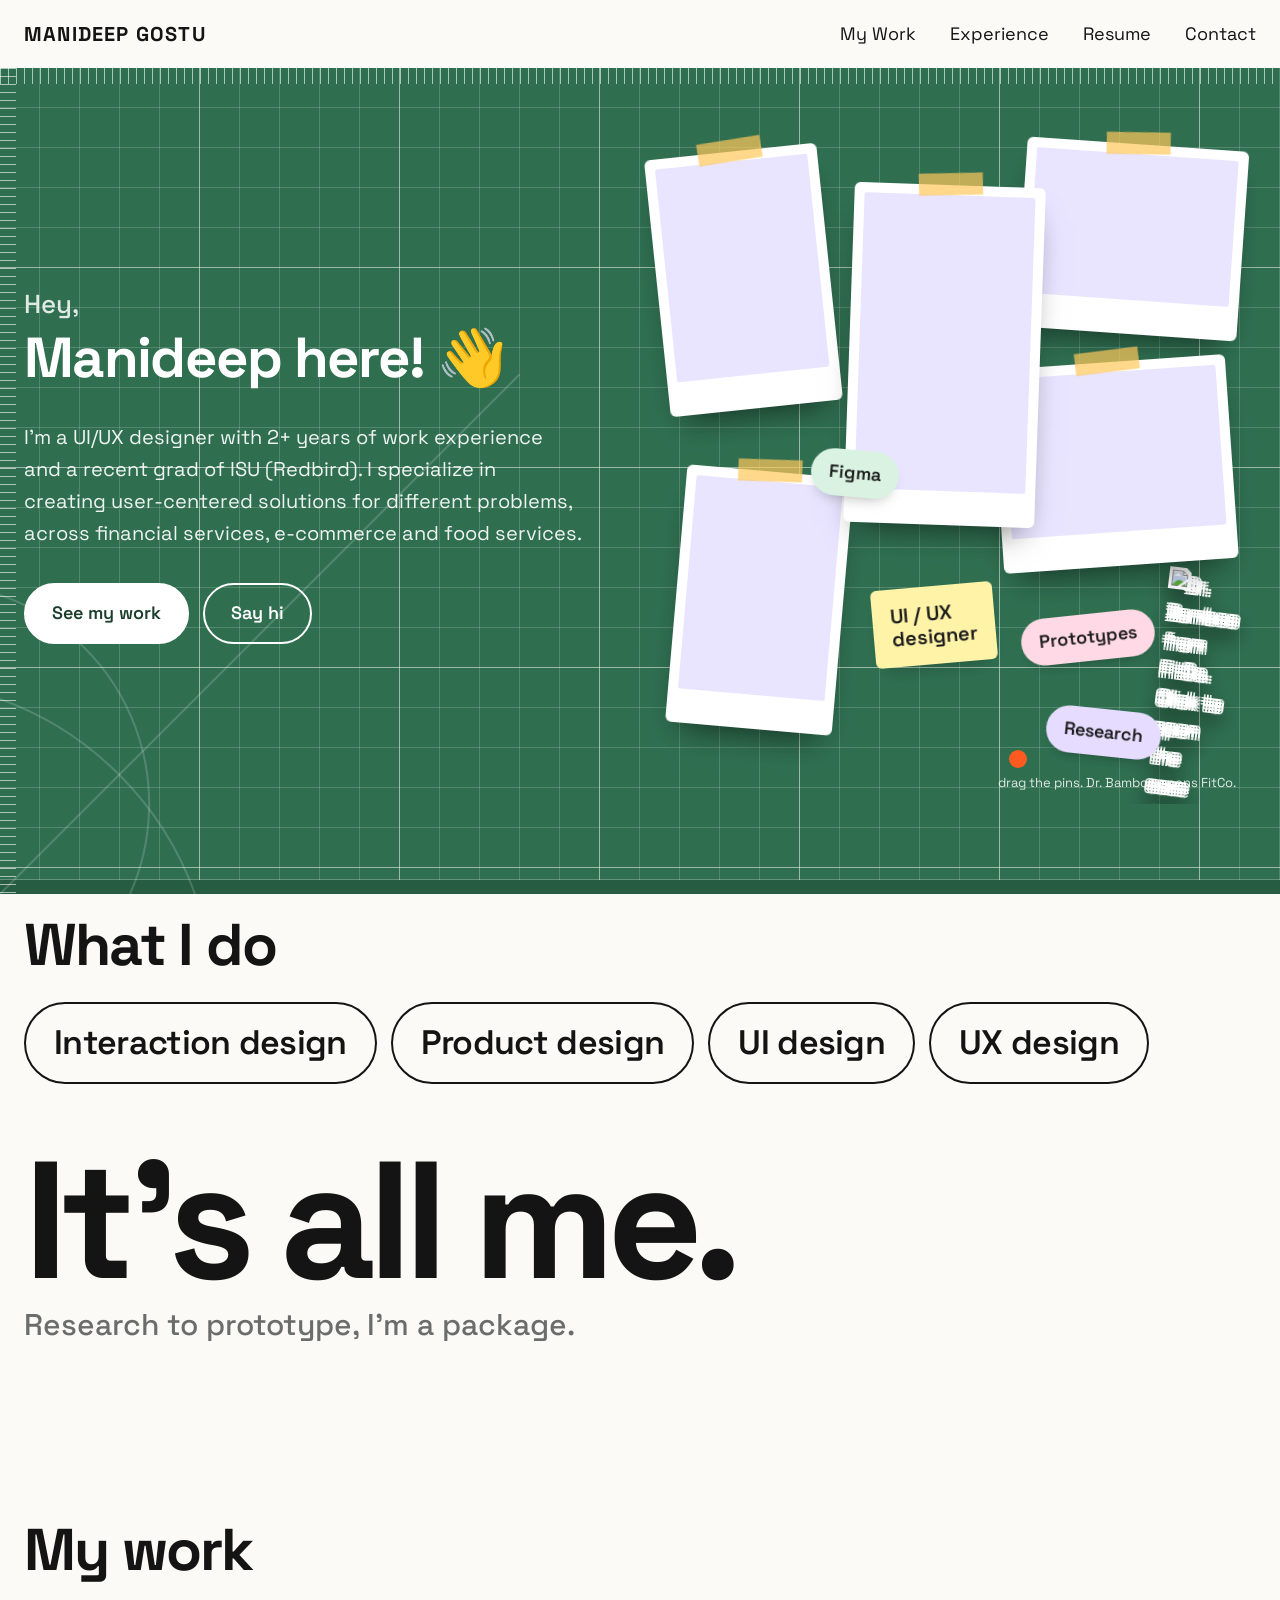
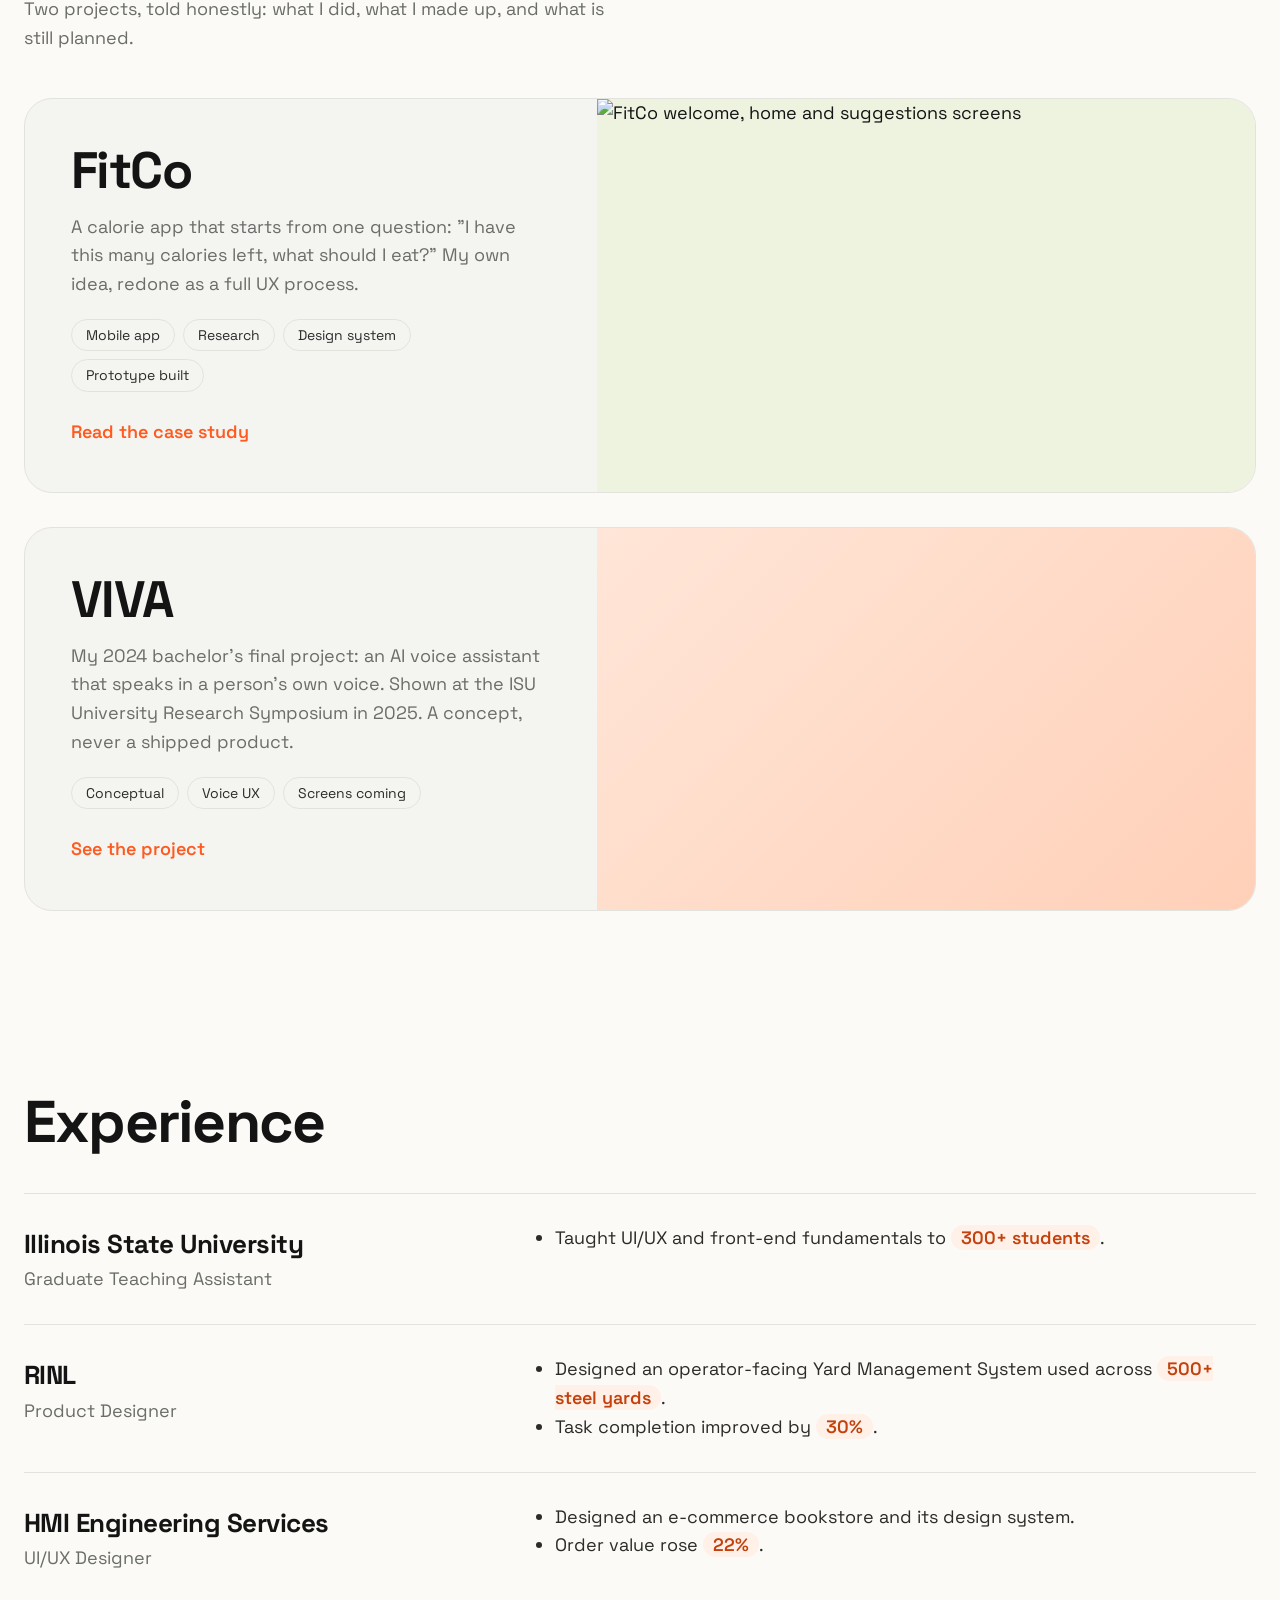
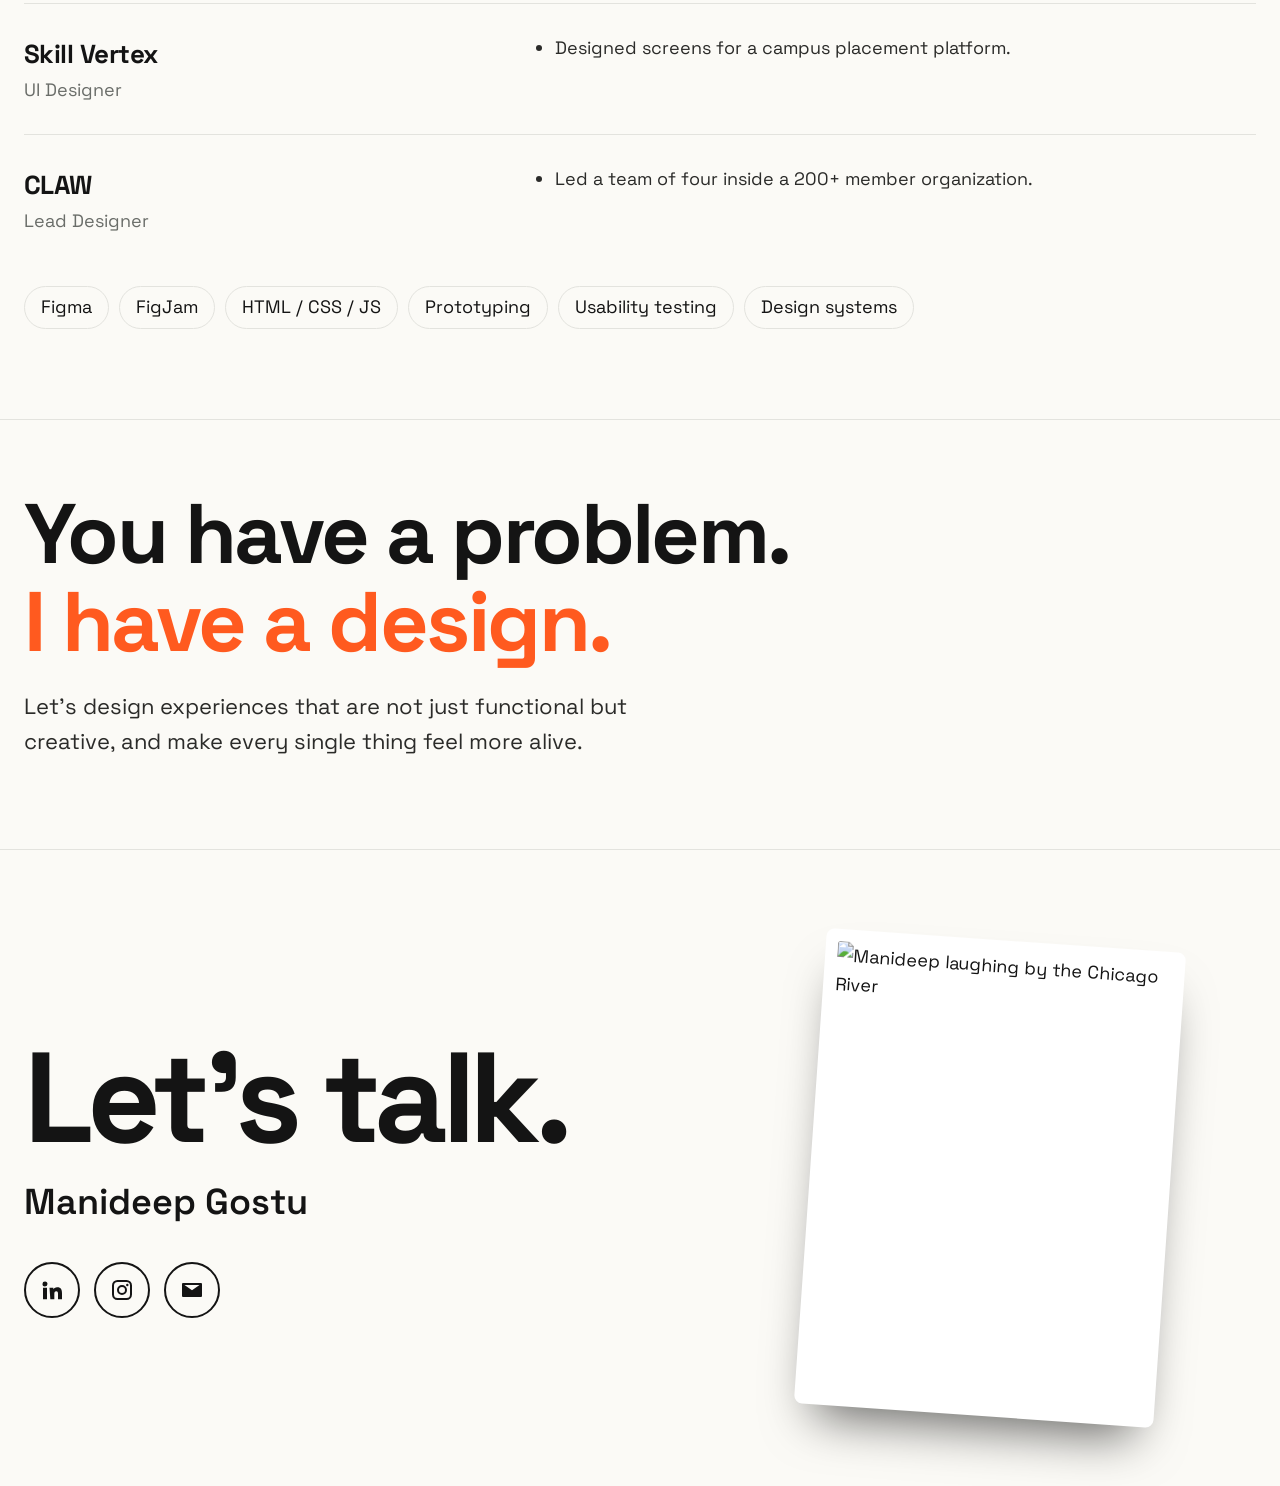
==== index.html @ 4b9589eb "Add files via upload" ====
<!doctype html>
<html lang="en"><head><meta charset="utf-8"><meta name="viewport" content="width=device-width,initial-scale=1">
<title>Manideep | UX/UI Designer</title>
<meta name="description" content="UX/UI designer with a master's in Information Systems. Case studies, process and experience.">
<link rel="preconnect" href="https://fonts.googleapis.com"><link rel="preconnect" href="https://fonts.gstatic.com" crossorigin>
<link href="https://fonts.googleapis.com/css2?family=Space+Grotesk:wght@400;500;600;700&display=swap" rel="stylesheet">
<link rel="stylesheet" href="style.css"></head><body>
<nav class="nav"><div class="wrap">
  <a class="brand" href="index.html">Manideep Gostu</a>
  <ul><li><a class="link" href="index.html#work">My Work</a></li><li><a class="link" href="index.html#experience">Experience</a></li><li><a class="link" href="https://drive.google.com/file/d/1lk64tgQct_yPAMCGnlm1fvzuZqLw3ZTP/view?usp=sharing" target="_blank" rel="noopener">Resume</a></li><li><a class="link" href="index.html#contact">Contact</a></li></ul>
</div></nav>
<header class="hero"><svg class="matdeco" viewBox="0 0 400 400" aria-hidden="true"><path d="M0 400 L400 0" /><path d="M0 250 A250 250 0 0 1 150 400" /><path d="M0 170 A170 170 0 0 1 100 400" /></svg><div class="mat-r top" aria-hidden="true"></div><div class="mat-r left" aria-hidden="true"></div><div class="wrap">
  <div>
    <h3 class="hey">Hey,</h3><h2 class="here">Manideep here! <i class="wave" style="font-style:normal">👋</i></h2>
    <p>I'm a UI/UX designer with 2+ years of work experience and a recent grad of ISU (Redbird). I specialize in creating user-centered solutions for different problems, across financial services, e-commerce and food services.</p>
    <div class="btns"><a class="btn fill" href="#work">See my work</a><a class="btn" href="#contact">Say hi</a></div>
  </div>
  <div class="board" id="board" aria-label="Mood board. Drag the pins around.">
    <div class="pin photo" style="left:3%;top:4%;width:28%;height:38%;--r:-6deg;--d:.05s"><img src="images/me/1.jpg" alt="Manhattan Bridge at dusk"></div>
    <div class="pin photo" style="left:62%;top:3%;width:36%;height:28%;--r:4deg;--d:.2s"><img src="images/me/2.jpg" alt="Sunrise from a hilltop"></div>
    <div class="pin photo" style="left:34%;top:9%;width:31%;height:50%;--r:2deg;--d:.35s;z-index:3"><img src="images/me/4.jpg" alt="Manideep laughing by the Chicago River"></div>
    <div class="pin photo" style="left:58%;top:35%;width:38%;height:30%;--r:-4deg;--d:.5s"><img src="images/me/5.jpg" alt="Catching snow"></div>
    <div class="pin photo" style="left:6%;top:51%;width:27%;height:38%;--r:5deg;--d:.65s"><img class="fit" src="images/me/3.jpg" alt="Wabi-sabi"></div>
    <div class="pin note" style="left:38%;top:68%;--r:-5deg;--c:#fff3a8;--d:.8s">UI / UX<br>designer</div>
    <div class="pin chip" style="left:28%;top:48%;--r:5deg;--c:#d9f2e2;--d:.9s">Figma</div>
    <div class="pin chip" style="left:62%;top:72%;--r:-6deg;--c:#ffd9e6;--d:.95s">Prototypes</div>
    <div class="pin chip" style="left:66%;top:86%;--r:6deg;--c:#e5dcff;--d:1s">Research</div>
    <div class="pin dot" style="left:60%;top:92%;--d:1.1s"></div>
    <div class="pin sticker bam" data-href="fitco.html" role="link" tabindex="0" title="Open the FitCo case study" style="left:84%;top:66%;width:12%;--r:7deg;--d:1.2s"><img src="images/dr-bamboo-wave.png" alt="Dr. Bamboo from FitCo. Click to open the case study"></div>
    <span class="hint">drag the pins. Dr. Bamboo opens FitCo.</span>
  </div>
</div></header>

<section class="about"><div class="wrap">
  <h2>What I do</h2>
  <div class="do"><span>Interaction design</span><span>Product design</span><span>UI design</span><span>UX design</span></div>
  <div class="bigall">It's all me.<small>Research to prototype, I'm a package.</small></div>
</div></section>

<section class="block" id="work"><div class="wrap">
  <h2>My work</h2>
  <p class="sub">Two projects, told honestly: what I did, what I made up, and what is still planned.</p>
  <div class="work">
    <a class="card reveal" href="fitco.html">
      <div class="txt"><h3>FitCo</h3>
        <p>A calorie app that starts from one question: "I have this many calories left, what should I eat?" My own idea, redone as a full UX process.</p>
        <div class="tags"><span class="tag">Mobile app</span><span class="tag">Research</span><span class="tag">Design system</span><span class="tag">Prototype built</span></div>
        <span class="go">Read the case study</span></div>
      <div class="art"><img src="images/fitco-cover.png" alt="FitCo welcome, home and suggestions screens"></div>
    </a>
    <a class="card reveal" href="viva.html">
      <div class="txt"><h3>VIVA</h3>
        <p>My 2024 bachelor's final project: an AI voice assistant that speaks in a person's own voice. Shown at the ISU University Research Symposium in 2025. A concept, never a shipped product.</p>
        <div class="tags"><span class="tag">Conceptual</span><span class="tag">Voice UX</span><span class="tag warn">Screens coming</span></div>
        <span class="go">See the project</span></div>
      <div class="art viva"><div class="wave-art" aria-hidden="true"><span style="animation-delay:0.00s"></span><span style="animation-delay:0.12s"></span><span style="animation-delay:0.24s"></span><span style="animation-delay:0.36s"></span><span style="animation-delay:0.48s"></span><span style="animation-delay:0.60s"></span><span style="animation-delay:0.72s"></span><span style="animation-delay:0.84s"></span><span style="animation-delay:0.96s"></span><span style="animation-delay:1.08s"></span><span style="animation-delay:1.20s"></span><span style="animation-delay:1.32s"></span><span style="animation-delay:1.44s"></span><span style="animation-delay:1.56s"></span><span style="animation-delay:1.68s"></span></div></div>
    </a>
  </div>
</div></section>

<section class="block" id="experience"><div class="wrap">
  <h2>Experience</h2>
  <div class="xp">
    <div class="row2 reveal"><div><div class="who">Illinois State University</div><div class="role">Graduate Teaching Assistant</div></div><ul><li>Taught UI/UX and front-end fundamentals to <span class="pill">300+ students</span>.</li></ul></div>
    <div class="row2 reveal"><div><div class="who">RINL</div><div class="role">Product Designer</div></div><ul><li>Designed an operator-facing Yard Management System used across <span class="pill">500+ steel yards</span>.</li><li>Task completion improved by <span class="pill">30%</span>.</li></ul></div>
    <div class="row2 reveal"><div><div class="who">HMI Engineering Services</div><div class="role">UI/UX Designer</div></div><ul><li>Designed an e-commerce bookstore and its design system.</li><li>Order value rose <span class="pill">22%</span>.</li></ul></div>
    <div class="row2 reveal"><div><div class="who">Skill Vertex</div><div class="role">UI Designer</div></div><ul><li>Designed screens for a campus placement platform.</li></ul></div>
    <div class="row2 reveal"><div><div class="who">CLAW</div><div class="role">Lead Designer</div></div><ul><li>Led a team of four inside a 200+ member organization.</li></ul></div>
  </div>
  <div class="tools"><span>Figma</span><span>FigJam</span><span>HTML / CSS / JS</span><span>Prototyping</span><span>Usability testing</span><span>Design systems</span></div>
</div></section>

<section class="pitch"><div class="wrap">
  <h2>You have a problem.<br><em>I have a design.</em></h2>
  <p>Let's design experiences that are not just functional but creative, and make every single thing feel more alive.</p>
  </div></section>

<footer class="foot" id="contact"><div class="wrap">
  <div><h2>Let's talk.</h2><p class="fname">Manideep Gostu</p><div class="social"><a href="https://www.linkedin.com/in/manideep-guptha-gostu" target="_blank" rel="noopener" aria-label="LinkedIn"><svg viewBox="0 0 24 24"><path d="M4.98 3.5a2.5 2.5 0 11-.01 5 2.5 2.5 0 01.01-5zM3 9.75h4v11.5H3zM9.5 9.75h3.8v1.6h.06c.53-1 1.84-2.05 3.8-2.05 4.07 0 4.84 2.68 4.84 6.16v5.8h-4v-5.15c0-1.23-.02-2.8-1.7-2.8-1.71 0-1.97 1.33-1.97 2.7v5.25h-4z"/></svg></a><a href="https://www.instagram.com/iam_manideep984/" target="_blank" rel="noopener" aria-label="Instagram"><svg viewBox="0 0 24 24"><path d="M7.5 2h9A5.5 5.5 0 0122 7.5v9a5.5 5.5 0 01-5.5 5.5h-9A5.5 5.5 0 012 16.5v-9A5.5 5.5 0 017.5 2zm0 2A3.5 3.5 0 004 7.5v9A3.5 3.5 0 007.5 20h9a3.5 3.5 0 003.5-3.5v-9A3.5 3.5 0 0016.5 4zM12 7a5 5 0 110 10 5 5 0 010-10zm0 2a3 3 0 100 6 3 3 0 000-6zm5.3-3.2a1.2 1.2 0 110 2.4 1.2 1.2 0 010-2.4z"/></svg></a><a href="mailto:manideepguptha984@gmail.com" aria-label="Email"><svg viewBox="0 0 24 24"><path d="M3 5h18a1 1 0 011 1v12a1 1 0 01-1 1H3a1 1 0 01-1-1V6a1 1 0 011-1zm9 7.2L4.5 7v.01L12 12.2 19.5 7H4.5z"/></svg></a></div></div>
  <div class="fphoto"><img src="images/me/4.jpg" alt="Manideep laughing by the Chicago River"></div>
</div></footer>
<script src="script.js"></script></body></html>
---- style.css ----
:root{--bg:#ffffff;--bg2:#f4f4f1;--line:#e3e3de;--ink:#141414;--ink2:#2b2b29;--mute:#6a6d69;--hot:#ff5a1f;--sun:#c2410c;--r:28px;--f:"Space Grotesk",system-ui,sans-serif}
*{box-sizing:border-box;margin:0;padding:0}
html{scroll-behavior:smooth}
body{background:var(--bg);color:var(--ink);font-family:var(--f);line-height:1.6;font-size:18px;-webkit-font-smoothing:antialiased;
background-image:radial-gradient(#dcdcd7 2.2px,transparent 2.4px);background-size:62px 62px;background-position:20px 30px}
img{max-width:100%;display:block}
a{color:inherit}
:focus-visible{outline:3px solid var(--sun);outline-offset:3px}
.wrap{width:min(1240px,100% - 48px);margin-inline:auto}
.nav{position:sticky;top:0;z-index:20;backdrop-filter:blur(12px);background:rgba(255,255,255,.82)}
.nav .wrap{display:flex;justify-content:space-between;align-items:center;padding:18px 0}
.brand{font-weight:700;font-size:26px;text-decoration:none;letter-spacing:-.01em}
.nav ul{display:flex;gap:34px;list-style:none}
.nav a.link{text-decoration:none;font-size:18px;position:relative}
.nav a.link::after{content:"";position:absolute;left:0;bottom:-4px;height:2px;width:0;background:var(--hot);transition:width .25s}
.nav a.link:hover::after{width:100%}
.progress{position:fixed;left:0;top:0;height:3px;width:0;background:linear-gradient(90deg,var(--hot),var(--sun));z-index:30}

/* hero */
.hero{padding:70px 0 90px}
.hero .wrap{display:grid;grid-template-columns:1.05fr .95fr;gap:56px;align-items:center}
.hero h1{font-size:clamp(46px,7.4vw,104px);line-height:1.02;letter-spacing:-.035em;font-weight:700}
.hero h1 span{display:block}
.wave{display:inline-block;transform-origin:70% 80%;animation:wave 2.6s ease-in-out infinite}
@keyframes wave{0%,60%,100%{transform:rotate(0)}10%,30%{transform:rotate(16deg)}20%,40%{transform:rotate(-10deg)}50%{transform:rotate(8deg)}}
.hero p{max-width:34em;margin-top:34px;font-size:20px;color:var(--ink2)}
.hero p+p{margin-top:18px;color:var(--mute)}
.hero .btns{display:flex;gap:14px;margin-top:34px;flex-wrap:wrap}
.btn{display:inline-block;text-decoration:none;font-weight:600;padding:14px 26px;border-radius:999px;border:2px solid var(--ink);transition:transform .2s,background .2s,color .2s}
.btn:hover{transform:translateY(-3px) rotate(-1deg)}
.btn.fill{background:var(--hot);border-color:var(--hot);color:#fff}

/* gallery */
.gallery{padding:30px 0 90px;overflow:hidden}
.gallery h2{margin-bottom:34px}
.row{display:flex;gap:22px;width:max-content;animation:slide 48s linear infinite;margin-bottom:22px}
.row.rev{animation-direction:reverse;animation-duration:58s}
.gallery:hover .row{animation-play-state:paused}
.row figure{width:260px;height:320px;border-radius:26px;overflow:hidden;flex:none;background:var(--bg2);transition:transform .3s}
.row figure:nth-child(odd){transform:rotate(-2.5deg)}
.row figure:nth-child(even){transform:rotate(2deg) translateY(14px)}
.row figure:hover{transform:rotate(0) scale(1.06);position:relative;z-index:2}
.row img{width:100%;height:100%;object-fit:cover}
@keyframes slide{to{transform:translateX(-50%)}}

/* sections */
section.block{padding:90px 0}
h2{font-size:clamp(34px,4.6vw,60px);line-height:1.05;letter-spacing:-.03em;font-weight:700}
.sub{color:var(--mute);max-width:34em;margin-top:14px}
.work{display:grid;gap:34px;margin-top:46px}
.card{display:grid;grid-template-columns:1fr 1.15fr;gap:0;text-decoration:none;background:var(--bg2);border-radius:var(--r);overflow:hidden;border:1px solid var(--line);transition:transform .35s,border-color .35s}
.card:hover{transform:translateY(-8px);border-color:var(--hot)}
.card .txt{padding:46px;display:flex;flex-direction:column;justify-content:center}
.card h3{font-size:clamp(34px,4vw,54px);letter-spacing:-.03em;line-height:1}
.card p{color:var(--mute);margin-top:16px}
.tags{display:flex;flex-wrap:wrap;gap:8px;margin-top:20px}
.tag{border:1px solid var(--line);border-radius:999px;padding:4px 14px;font-size:14px;color:var(--ink2)}
.tag.warn{border-color:var(--sun);color:var(--sun)}
.go{margin-top:26px;font-weight:600;color:var(--hot)}
.card .art{background:#eef3e0;display:grid;place-items:center;min-height:380px;overflow:hidden}
.card .art img{width:100%;height:100%;object-fit:cover;transition:transform .6s}
.card:hover .art img{transform:scale(1.05)}
.card .art.viva{background:linear-gradient(135deg,#ffe6d8,#ffd0b8)}
.wave-art{display:flex;gap:8px;align-items:center;height:160px}
.wave-art span{width:9px;border-radius:9px;background:var(--hot);animation:bar 1.4s ease-in-out infinite}
.wave-art span:nth-child(3n){background:var(--sun)}
@keyframes bar{0%,100%{height:28px}50%{height:140px}}

.xp{margin-top:40px}
.xp .row2{display:grid;grid-template-columns:.8fr 1.2fr;gap:30px;padding:30px 0;border-top:1px solid var(--line)}
.xp .who{font-size:26px;font-weight:700;letter-spacing:-.02em}
.xp .role{color:var(--mute)}
.xp ul{padding-left:20px;color:var(--ink2)}
.pill{background:#fff0e8;color:#c2410c;padding:1px 10px;border-radius:999px;font-weight:600}
.tools{display:flex;flex-wrap:wrap;gap:10px;margin-top:20px}
.tools span{border:1px solid var(--line);border-radius:999px;padding:6px 16px}
.contact h2{font-size:clamp(44px,8vw,120px)}
.contact .rows{margin-top:30px;display:grid;gap:8px;font-size:22px}
.contact a{text-decoration:underline;text-decoration-color:var(--hot);text-underline-offset:5px}
footer{padding:40px 0;color:var(--mute);font-size:14px;border-top:1px solid var(--line)}

/* character */
.strip{display:grid;grid-template-columns:repeat(4,1fr);gap:18px;margin-top:34px}
.strip figure,.say figure{background:var(--bg2);border:1px solid var(--line);border-radius:var(--r);padding:20px 14px 16px;text-align:center;transition:transform .3s}
.strip figure:hover,.say figure:hover{transform:translateY(-8px) rotate(-1.5deg)}
.strip img,.say img{height:150px;margin:0 auto;object-fit:contain}
.strip figcaption{color:var(--mute);font-size:14px;margin-top:10px}.strip strong{display:block;color:var(--ink);font-size:18px}
.say{display:grid;grid-template-columns:repeat(3,1fr);gap:18px;margin-top:26px}
.say q{display:block;font-size:19px;margin-top:10px;quotes:none}.say small{color:var(--mute)}
.ai-note{font-size:13px;color:var(--mute);margin-top:14px}
.foodrow{display:flex;gap:16px;flex-wrap:wrap;margin-top:26px}
.foodrow img{height:84px;transition:transform .25s}.foodrow img:hover{transform:scale(1.2) rotate(-5deg)}

/* case study */
.cs-hero{padding:70px 0 40px}
.cs-hero h1{font-size:clamp(70px,14vw,200px);line-height:.92;letter-spacing:-.05em;font-weight:700}
.cs-hero .lede{font-size:clamp(22px,2.6vw,32px);max-width:24em;margin-top:22px;color:var(--ink2);line-height:1.3}
.meta{display:grid;grid-template-columns:repeat(4,1fr);gap:20px;margin-top:40px;padding-top:26px;border-top:1px solid var(--line)}
.meta dt{color:var(--mute);font-size:14px}.meta dd{font-weight:600}
.stage{margin:36px 0 0;border-radius:36px;background:#eef3e0;overflow:hidden}
.stage img{width:100%}
.cs{padding:80px 0;border-top:1px solid var(--line)}
.cs .wrap{max-width:1040px}
.cs h2{margin-bottom:20px}
.cs p{max-width:38em;color:var(--ink2)}
.cs p+p{margin-top:14px}
.num{color:var(--hot);font-weight:700;margin-bottom:10px}
.callout{margin-top:28px;background:var(--bg2);border-left:4px solid var(--hot);padding:22px 26px;border-radius:0 20px 20px 0}
.callout h3{font-size:18px;margin-bottom:6px}.callout p{color:var(--ink2)}
.callout.ink{border-color:var(--sun)}
.cols{display:grid;grid-template-columns:1fr 1fr;gap:34px;margin-top:26px}
.cols.three{grid-template-columns:repeat(3,1fr)}
.person{background:var(--bg2);border:1px solid var(--line);border-radius:var(--r);padding:24px}
.person h3{font-size:26px}.person .age{color:var(--sun);margin-bottom:8px;font-size:15px}
ul.clean{list-style:none;display:grid;gap:10px;margin-top:10px}
ul.clean li{padding-left:24px;position:relative;color:var(--ink2)}
ul.clean li::before{content:"";position:absolute;left:0;top:.7em;width:10px;height:10px;border-radius:3px;background:var(--hot)}
figure.shot{margin-top:30px}
figure.shot img{border-radius:24px;width:100%;background:var(--bg2)}
figure.shot figcaption{color:var(--mute);font-size:15px;margin-top:12px;max-width:34em}
.shot.missing{display:none}
.screens{display:grid;grid-template-columns:repeat(4,1fr);gap:20px;margin-top:30px}
.screens.three{grid-template-columns:repeat(3,1fr)}
.screens .shot{margin:0}
.screens .shot img{box-shadow:0 26px 40px -24px rgba(0,0,0,.35);transition:transform .3s}
.screens .shot:hover img{transform:translateY(-8px)}
.steps{margin:22px 0 0 20px;display:grid;gap:10px;max-width:38em}
.next{display:flex;justify-content:space-between;padding:60px 0;font-size:24px;font-weight:700}
.next a{text-decoration:none}.next a:hover{color:var(--hot)}
.video{margin-top:30px;border-radius:28px;overflow:hidden;background:#000}
.video video{width:100%;display:block}

.reveal{opacity:0;transform:translateY(26px);transition:opacity .7s,transform .7s}
.reveal.in{opacity:1;transform:none}
@media (max-width:900px){
 .hero .wrap,.card,.xp .row2,.cols,.cols.three{grid-template-columns:1fr}
 .photo{max-width:440px}
 .screens,.strip,.meta{grid-template-columns:1fr 1fr}.screens.three,.say{grid-template-columns:1fr 1fr}
 .nav ul{gap:18px}.nav a.link{font-size:16px}.brand{font-size:21px}
 .card .txt{padding:28px}.card .art{min-height:260px}
 .row figure{width:190px;height:240px}
}
@media (max-width:520px){body{font-size:17px}.say,.strip{grid-template-columns:1fr 1fr;gap:12px}.hero{padding-top:40px}}
@media (prefers-reduced-motion:reduce){*{animation:none!important;transition:none!important}.reveal{opacity:1;transform:none}}

/* moodboard hero */
.brand{text-transform:uppercase;letter-spacing:.06em;font-size:20px}
.hero{padding:50px 0 80px}
.hero .wrap{grid-template-columns:.95fr 1.05fr}
.hero h1 span{display:block}
.board{position:relative;height:680px;border-radius:40px;background:#f3f3ef;overflow:hidden;background-image:radial-gradient(#d6d6d0 1.6px,transparent 1.8px);background-size:28px 28px}
.pin{position:absolute;rotate:var(--r,0deg);translate:var(--dx,0) var(--dy,0);cursor:grab;touch-action:none;user-select:none;animation:drop .7s cubic-bezier(.2,1.4,.4,1) both;animation-delay:var(--d,0s);transition:scale .2s}
.pin:hover{scale:1.05}.pin.drag{cursor:grabbing;scale:1.08;z-index:50!important}
@keyframes drop{from{scale:.5;opacity:0;translate:0 -40px}to{scale:1;opacity:1}}
.pin.photo{background:#fff;padding:10px 10px 34px;border-radius:6px;box-shadow:0 14px 26px -12px rgba(0,0,0,.35);aspect-ratio:auto;transform:none;overflow:visible}
.pin.photo img{width:100%;height:100%;object-fit:cover;border-radius:2px;pointer-events:none}
.pin.photo .ph{width:100%;height:100%;border-radius:2px;background:var(--c,#e9e4ff)}
.pin.photo::before{content:"";position:absolute;left:50%;top:-12px;width:64px;height:22px;translate:-50% 0;background:rgba(255,200,90,.7);rotate:-3deg}
.pin.note{padding:16px 18px;border-radius:6px;font-weight:600;font-size:20px;line-height:1.15;box-shadow:0 10px 20px -10px rgba(0,0,0,.3);background:var(--c)}
.pin.chip{padding:9px 18px;border-radius:999px;font-weight:600;background:var(--c);box-shadow:0 8px 16px -10px rgba(0,0,0,.4)}
.pin.dot{width:18px;height:18px;border-radius:50%;background:var(--hot)}
.hint{position:absolute;right:20px;bottom:14px;font-size:13px;color:var(--mute)}
.about{padding:20px 0 90px}
.about h2{margin-bottom:26px}
.do{display:flex;flex-wrap:wrap;gap:14px}
.do span{font-size:clamp(22px,3vw,34px);font-weight:600;letter-spacing:-.02em;padding:12px 28px;border-radius:999px;border:2px solid var(--ink);transition:background .2s,color .2s,transform .2s}
.do span:hover{background:var(--ink);color:#fff;transform:rotate(-2deg) translateY(-3px)}
.bigall{font-size:clamp(60px,13vw,190px);line-height:.92;letter-spacing:-.05em;font-weight:700;margin-top:60px}
.bigall small{display:block;font-size:clamp(20px,2.4vw,30px);letter-spacing:0;font-weight:500;color:var(--mute);margin-top:14px}
.pitch{padding:70px 0 90px;border-top:1px solid var(--line)}
.pitch h2{font-size:clamp(40px,6.6vw,96px)}
.pitch h2 em{font-style:normal;color:var(--hot)}
.pitch p{max-width:30em;margin-top:22px;font-size:22px;color:var(--ink2)}
.social{display:flex;gap:14px;margin-top:30px}
.social a{width:56px;height:56px;border-radius:50%;border:2px solid var(--ink);display:grid;place-items:center;transition:background .2s,color .2s,transform .2s}
.social a:hover{background:var(--ink);color:#fff;transform:translateY(-4px) rotate(-6deg)}
.social svg{width:24px;height:24px;fill:currentColor}
@media (max-width:900px){.board{height:500px}.hero .wrap{grid-template-columns:1fr}.pin.note{font-size:16px}}
.pin.note,.pin.chip,.pin.dot{z-index:5}.pin.photo{z-index:2}
.nav a.link,.brand{white-space:nowrap}
@media (max-width:520px){.brand{font-size:15px;letter-spacing:.03em}.nav ul{gap:12px}.nav a.link{font-size:14px}}
.pin.photo img.fit{object-fit:contain;background:#fff}.pin.note,.pin.chip,.pin.dot{z-index:5}

/* dark case-study hero */
.cs-hero.dark{position:relative;background:#141820 url(images/fitco-bg.jpg) center/cover;color:#fff;min-height:640px;padding:0;overflow:hidden;margin-top:-1px}
.cs-hero.dark .wrap{display:grid;grid-template-columns:1.2fr .8fr;align-items:end;min-height:640px}
.cs-hero.dark .txt{padding:0 0 70px}
.cs-hero.dark h1{font-size:clamp(90px,17vw,250px);line-height:.85;letter-spacing:-.06em}
.cs-hero.dark .role{font-size:22px;margin-top:26px}
.cs-hero.dark .lede{color:#d8dbe2;font-size:clamp(20px,2.2vw,28px);margin-top:10px}
.blobwrap{position:relative;height:560px;align-self:end}
.blob{position:absolute;left:50%;bottom:-120px;width:min(440px,92%);height:560px;translate:-50% 0;background:#f5b83d;border-radius:58% 42% 46% 54%/50% 48% 52% 50%;animation:morph 9s ease-in-out infinite}
@keyframes morph{50%{border-radius:44% 56% 52% 48%/56% 44% 56% 44%}}
.phone{position:absolute;left:50%;bottom:-70px;width:min(290px,66%);translate:-50% 0;border:10px solid #121216;border-radius:46px;box-shadow:0 30px 60px -20px rgba(0,0,0,.6);background:#fff}
.metabar{padding:40px 0 10px;border-top:0}
.metabar .meta{margin-top:0;border-top:0;padding-top:0}
@media (max-width:900px){.cs-hero.dark .wrap{grid-template-columns:1fr}.cs-hero.dark .txt{padding:60px 0 20px}.blobwrap{height:430px}.blob{height:420px}.phone{width:230px}}
.cs-hero.dark::before{content:"";position:absolute;inset:0;background:linear-gradient(90deg,rgba(14,17,24,.8) 0%,rgba(14,17,24,.45) 55%,rgba(14,17,24,0) 100%);pointer-events:none}
.cs-hero.dark .wrap{position:relative}
.nav .wrap{gap:14px}
@media (max-width:640px){.nav ul li:nth-child(2){display:none}.nav .wrap{gap:8px}.brand{font-size:14px}.nav ul{gap:12px}.nav a.link{font-size:14px}}

/* ===== v9: dark monochrome, mint accent, centered case study ===== */
html{background:#1b1b1b}
body{background:none;background-image:none}
#bg{position:fixed;inset:0;z-index:-1;pointer-events:none}
.nav{background:rgba(27,27,27,.8)}
.btn.fill{color:#0d1a13}
.btn:hover{background:var(--ink);color:#1b1b1b}.btn.fill:hover{background:var(--ink)}
.pill{background:rgba(82,242,176,.14);color:var(--hot)}
.board{background:#242424;background-image:radial-gradient(#3c3c3c 1.6px,transparent 1.8px)}
.pin.note,.pin.chip{color:#1b1b1b}
.hint{color:var(--mute)}
.do span:hover{background:var(--ink);color:#1b1b1b}
.social a:hover{color:#1b1b1b}
.card .art.viva{background:linear-gradient(135deg,#17241f,#1f3a2f)}
.meta dt{color:var(--mute)}
.tag.warn{border-color:var(--line);color:#d8d6cf}

/* center everything in case studies */
.cs{text-align:center;padding:96px 0}
.cs .wrap{max-width:1100px}
.cs h2{margin-bottom:22px}
.cs p{margin-inline:auto}
.cs .big{font-size:clamp(34px,5.6vw,78px);line-height:1.04;letter-spacing:-.035em;font-weight:700;margin:44px auto 40px;max-width:14em;color:var(--ink)}
.cs .quiet{color:var(--mute);font-size:16px;margin-top:30px}
.cs .kick{font-size:clamp(20px,2.4vw,28px);font-weight:500;color:var(--mute);margin-bottom:6px}
.cs .bigname{font-size:clamp(70px,13vw,190px);line-height:.9;letter-spacing:-.055em;margin-bottom:24px}
figure.shot.wide{width:min(1240px,calc(100vw - 48px));position:relative;left:50%;translate:-50% 0;margin-top:40px}
figure.shot img{border:1px solid var(--line)}
figure.zoom{cursor:zoom-in;position:relative}
figure.zoom::after{content:"Click to enlarge";position:absolute;right:14px;top:14px;background:rgba(27,27,27,.86);color:var(--ink);font-size:13px;padding:6px 12px;border-radius:999px;opacity:0;transform:translateY(-4px);transition:.25s;pointer-events:none}
figure.zoom:hover::after,figure.zoom:focus-visible::after{opacity:1;transform:none}
figure.zoom img{transition:transform .35s}
figure.zoom:hover img{transform:scale(1.008)}
figure.shot figcaption{margin-inline:auto;text-align:center}
#zoomov{position:fixed;inset:0;z-index:200;background:rgba(10,10,10,.94);overflow:auto;display:none;padding:56px 20px 30px;-webkit-overflow-scrolling:touch}
#zoomov.on{display:block}
#zoomov img{display:block;width:100%;min-width:940px;max-width:2000px;margin:0 auto;background:#fff;border-radius:12px}
#zoomov button{position:fixed;right:18px;top:14px;z-index:2;background:var(--hot);color:#0d1a13;border:0;border-radius:999px;font:600 15px var(--f);padding:9px 18px;cursor:pointer}

/* bento */
.bento{display:grid;gap:18px;margin-top:44px;text-align:left}
.cell{background:var(--bg2);border:1px solid var(--line);border-radius:30px;padding:32px;position:relative;overflow:hidden}
.cell h3{font-size:24px;letter-spacing:-.02em;margin-bottom:12px}
.cell p,.cell li{color:var(--ink2);margin-inline:0;max-width:none}
.cell ul{list-style:none;display:grid;gap:10px}
.cell li{padding-left:22px;position:relative}
.cell li::before{content:"";position:absolute;left:0;top:.7em;width:9px;height:9px;border-radius:3px;background:var(--hot)}
.cell.mint{background:var(--hot);border-color:var(--hot)}
.cell.mint,.cell.mint h3,.cell.mint p,.cell.mint li{color:#0d1a13}
.cell.mint li::before{background:#0d1a13}
.cell.span2{grid-column:span 2}
.key{grid-template-columns:1.05fr 1fr;grid-template-rows:auto auto}
.kscr{display:flex;flex-direction:column;align-items:center;padding:26px 26px 0;min-height:340px}
.kscr .lab{align-self:flex-start;font-weight:700;color:#1b1b1b;font-size:20px;margin-bottom:4px}
.kscr .sub2{align-self:flex-start;color:#3a3a36;font-size:15px;margin-bottom:18px}
.kscr img{width:min(250px,64%);border-radius:30px 30px 0 0;box-shadow:0 20px 40px -18px rgba(0,0,0,.45);margin-top:auto;transition:transform .4s}
.kscr:hover img{transform:translateY(-10px)}
.kscr.home{grid-row:span 2;min-height:720px;background:#eef3e0}
.kscr.home img{width:min(330px,70%)}
.kscr.sug{background:#ffd98a}.kscr.meal{background:#d6f3e3}
.people{grid-template-columns:repeat(3,1fr)}
.pcard{padding:14px 14px 26px}
.pcard .pic{aspect-ratio:4/5;border-radius:22px;overflow:hidden;background:#333;margin-bottom:18px}
.pcard .pic img{width:100%;height:100%;object-fit:cover}
.pcard .pic.empty{display:grid;place-items:center;background:#2f2f2f;color:#4a4a4a;font-size:90px;font-weight:700}
.pcard .pic.empty::after{content:attr(data-i)}
.pcard h3,.pcard .age,.pcard p{margin-inline:14px}
.pcard .age{color:var(--hot);font-size:15px;margin-bottom:8px}
.sortgrid{grid-template-columns:1fr 1fr}
.sortgrid figure{margin:0}
.sortgrid .cell.pad0{padding:12px}
.sortgrid figure.shot img{border-radius:20px}

/* stickers */
.board.stickers{height:640px;background:#2a2a2a;background-image:none;box-shadow:inset 0 0 0 1px #3b3b3b,inset 0 30px 80px rgba(0,0,0,.25);margin-top:40px;text-align:left}
.pin.sticker img{width:100%;height:auto;pointer-events:none;filter:drop-shadow(3px 0 0 #fff) drop-shadow(-3px 0 0 #fff) drop-shadow(0 3px 0 #fff) drop-shadow(0 -3px 0 #fff) drop-shadow(0 10px 10px rgba(0,0,0,.45))}
.pin.sticker:hover{scale:1.08;rotate:calc(var(--r) * -1)}
.ai-note{font-size:13px;color:var(--mute);margin-top:16px}

/* footer */
.foot{padding:90px 0 70px;border-top:1px solid var(--line)}
.foot .wrap{display:grid;grid-template-columns:1.1fr .9fr;gap:48px;align-items:center}
.foot h2{font-size:clamp(56px,10vw,150px);line-height:.92;letter-spacing:-.05em}
.foot .fname{font-size:clamp(22px,3vw,36px);margin-top:18px;font-weight:600}
.foot .social{margin-top:30px}
.fphoto{justify-self:center;width:min(360px,80%);background:#fff;padding:12px 12px 44px;border-radius:8px;rotate:4deg;box-shadow:0 30px 50px -20px rgba(0,0,0,.6);transition:rotate .4s}
.fphoto:hover{rotate:0deg}
.fphoto img{aspect-ratio:4/5;object-fit:cover;width:100%;border-radius:3px}
@media (max-width:900px){.key,.people,.sortgrid{grid-template-columns:1fr}.cell.span2{grid-column:auto}.kscr.home{grid-row:auto;min-height:560px}.foot .wrap{grid-template-columns:1fr}.board.stickers{height:560px}.pin.sticker{width:26%!important}}
.kscr img{margin-top:0}
.kscr.home{padding-bottom:0}
footer.foot{color:var(--ink);font-size:inherit}

/* ===== v10: back to white, same interactions ===== */
html{background:#fff}
.nav{background:rgba(255,255,255,.84)}
.btn.fill{color:#fff}
.btn:hover{background:var(--ink);color:#fff}
.pill{background:#fff0e8;color:#c2410c}
.board{background:#f3f3ef;background-image:radial-gradient(#d6d6d0 1.6px,transparent 1.8px)}
.do span:hover{background:var(--ink);color:#fff}
.social a:hover{color:#fff}
.card .art.viva{background:linear-gradient(135deg,#ffe6d8,#ffd0b8)}
.tag.warn{border-color:var(--line);color:var(--ink2)}
.cell.mint,.cell.mint h3,.cell.mint p,.cell.mint li{color:#fff}
.cell.mint li::before{background:#fff}
.pcard .pic{background:#e9e9e4}
.pcard .pic.empty{background:#ececE6;color:#cfcfc8}
.board.stickers{background:#ecece6;box-shadow:inset 0 0 0 1px #dcdcd5}
.foot{border-top:1px solid var(--line)}
footer.foot{color:var(--ink)}
.cs-hero.dark{--hot:#ff5a1f}
.kscr.home img{width:min(440px,90%)}
.kscr.sug img,.kscr.meal img{width:min(230px,62%)}

/* ===== v11: case studies = plain cream, quiet type, varied alignment ===== */
body.plain{--bg2:#ffffff;--line:#e4dfd2;background:#f6f3ec;font-size:17px}
html:has(body.plain){background:#f6f3ec}
body.plain .nav{background:rgba(246,243,236,.88)}
body.plain .cs{padding:70px 0}
body.plain .cs h2{font-size:clamp(26px,3vw,34px);letter-spacing:-.02em;margin-bottom:14px;line-height:1.15}
body.plain .cs p{font-size:17px;line-height:1.65;max-width:34em;color:#3b3a36}
body.plain .cs p+p{margin-top:12px}
body.plain .cs .quiet{font-size:15px;color:#7a776d}
body.plain .cs .kick{font-size:20px}
body.plain .cs .bigname{font-size:clamp(64px,11vw,150px);margin-bottom:20px}
body.plain .reveal{opacity:1;transform:none;transition:none}
body.plain figure.zoom::after{display:none}
body.plain figure.zoom img,body.plain .kscr img{transition:none}
body.plain figure.zoom:hover img,body.plain .kscr:hover img{transform:none}
body.plain .cell h3{font-size:20px}
body.plain .cell p,body.plain .cell li{font-size:16px}
body.plain .cell.mint,body.plain .cell.mint h3,body.plain .cell.mint p{color:#fff}
body.plain .meta{border-top:0}
body.plain .metabar{padding:34px 0 0}
body.plain .foot{border-top:1px solid var(--line)}
.cs.al-left .wrap{text-align:left}.cs.al-left p{margin-inline:0}
.cs.al-right .wrap{text-align:right}.cs.al-right p{margin-left:auto;margin-right:0}
.cs.al-left .wrap>h2,.cs.al-right .wrap>h2{max-width:none}
figure.shot figcaption.side{text-align:left;font-size:14px;margin:8px 0 0 2px}
.cs.al-right figcaption.side{text-align:right}
figure.shot.wide{width:min(1120px,calc(100vw - 48px))}
.stack{position:relative;max-width:720px;margin:40px auto 0;height:500px}
.pc{position:absolute;left:0;right:0;height:240px;border-radius:28px;padding:18px;display:flex;gap:22px;text-align:left;box-shadow:0 18px 30px -20px rgba(0,0,0,.45),0 0 0 1px rgba(0,0,0,.04)}
.pc.c1{top:0;background:#ffe3ec;rotate:-1.4deg;translate:-10px 0}
.pc.c2{top:108px;background:#fff0b3;rotate:1deg;translate:10px 0}
.pc.c3{top:216px;background:#d8f3e4;rotate:-.4deg}
.pc .pic{flex:0 0 148px;border-radius:18px;overflow:hidden;background:rgba(255,255,255,.55);align-self:stretch}
.pc .pic img{width:100%;height:100%;object-fit:cover}
.pc .pic.empty{display:grid;place-items:center;font-size:64px;font-weight:700;color:rgba(0,0,0,.18)}
.pc .pic.empty::after{content:attr(data-i)}
.pc h3{font-size:24px;letter-spacing:-.02em;line-height:1.1}
.pc .age{font-size:14px;color:#6a6454;margin:2px 0 6px}
.pc p{font-size:16px;line-height:1.5;margin:0;max-width:none;color:#33312c}
/* phone frames */
.dev{position:relative;display:block}
.dev::before{content:"";position:absolute;left:50%;top:13px;width:22%;height:2.6%;min-height:9px;translate:-50% 0;background:#17171b;border-radius:99px;z-index:2}
.dev img{border:7px solid #17171b;border-radius:40px;background:#f0f5e4;width:100%}
.kscr .dev{width:min(250px,62%);margin-top:0}
.kscr.home .dev{width:min(400px,86%)}
.kscr .dev img{border-bottom:0;border-radius:40px 40px 0 0;box-shadow:none}
.screens.dv{width:min(1160px,calc(100vw - 48px));position:relative;left:50%;translate:-50% 0;gap:26px;margin-top:34px}
.screens.dv .shot img{box-shadow:0 22px 30px -22px rgba(0,0,0,.5)}
.screens.dv .shot:hover img{transform:none}
.screens.dv figcaption{font-size:14px;margin-top:12px}
/* flow map panels */
.flowpanel{background:#d8e4fa;border-radius:30px;margin-top:30px;padding:18px 10px 8px;width:min(1180px,calc(100vw - 48px));position:relative;left:50%;translate:-50% 0}
.flowpanel.small{max-width:760px;margin-top:20px}
.flowscroll{overflow-x:auto;-webkit-overflow-scrolling:touch}
.flowsvg{display:block;min-width:900px;width:100%;height:auto}
.flowpanel.small .flowsvg{min-width:620px}
.fl{font:600 17px var(--f);fill:#1d2b45}
.wl{font:600 14px var(--f);fill:#2f6fd8}
.wire{fill:none;stroke:#5b9cf5;stroke-width:2.4;stroke-linecap:round}
.dot{fill:#fff;stroke:#5b9cf5;stroke-width:2.4}
.pl{text-align:left;font-weight:600;color:#1d2b45;margin:0 0 -6px 18px;font-size:15px}
@media (max-width:900px){.stack{height:640px}.pc{height:300px}.pc .pic{flex-basis:110px}.pc.c2{top:140px}.pc.c3{top:280px}.kscr .dev{width:min(230px,70%)}.cs.al-right .wrap{text-align:left}.cs.al-right p{margin-left:0}}

.hero .hey{font-size:clamp(20px,2.2vw,26px);font-weight:500;color:var(--mute);margin-bottom:2px}
.hero .here{font-size:clamp(32px,4.4vw,58px);line-height:1.05;letter-spacing:-.03em;white-space:nowrap}
@media (max-width:420px){.hero .here{font-size:30px}}

.cs .cell{text-align:left}.cs .cell p{margin-inline:0}
.dev::before{display:none}

/* ===== v12: no phone borders, section color bands, taller persona stack, rising states ===== */
.dev::before{display:none!important}
.dev img{border:0!important;border-radius:26px!important;box-shadow:0 18px 34px -22px rgba(0,0,0,.45)}
.kscr .dev img{border-radius:26px!important}
.kscr .dev{width:min(240px,64%)}
.kscr.home .dev{width:min(380px,84%)}
body.plain .cs.band-lime{background:#e6eec3}
body.plain .cs.band-amber{background:#fbeccb}
body.plain .cs.band-wire{background:#e3ead2}
.stack{height:760px;max-width:760px}
.pc{height:300px;padding:22px;gap:26px;box-shadow:0 22px 34px -22px rgba(0,0,0,.4),0 0 0 1px rgba(0,0,0,.04)}
.pc.c1{top:0}.pc.c2{top:210px}.pc.c3{top:420px}
.pc .pic{flex-basis:170px}
.pc .pt{display:flex;flex-direction:column;justify-content:center;gap:2px}
.pc .tag{margin-top:10px;font-size:13px;color:#6a6454;font-weight:600}
.pc.c1{background:#f6dfe8}.pc.c2{background:#f6e9b8}.pc.c3{background:#d3ecdc}
.flowimg{width:min(1240px,calc(100vw - 48px))}
.flowimg img{border-radius:30px}
.screens.dv.rise{align-items:end;justify-content:center;width:min(1000px,calc(100vw - 48px));gap:30px}
.screens.dv.rise .shot:nth-child(1){margin-bottom:0}
.screens.dv.rise .shot:nth-child(2){margin-bottom:60px}
.screens.dv.rise .shot:nth-child(3){margin-bottom:120px}
.screens.dv.rise .shot:nth-child(4){margin-bottom:180px}
@media (max-width:900px){.stack{height:1000px}.pc{height:auto;min-height:280px}.pc.c2{top:300px}.pc.c3{top:600px}.screens.dv.rise .shot{margin-bottom:0!important}}

.kscr .dev{width:min(330px,76%)!important}
.kscr.home .dev{width:min(390px,86%)!important}
.kscr .dev img{border-radius:26px 26px 0 0!important;box-shadow:none!important}
.stack{height:830px}.pc{height:290px}.pc.c2{top:270px}.pc.c3{top:540px}
@media (max-width:900px){.stack{height:1020px}.pc.c2{top:340px}.pc.c3{top:680px}.pc{min-height:310px}}

.pstack{display:grid;gap:34px;max-width:780px;margin:40px auto 0}
.pcard-img{margin:0;border-radius:22px;overflow:hidden;box-shadow:0 22px 34px -22px rgba(0,0,0,.45)}
.pcard-img img{width:100%;display:block}
.pcard-img.c1{rotate:-.8deg;translate:-8px 0}.pcard-img.c2{rotate:.7deg;translate:8px 0}.pcard-img.c3{rotate:-.4deg}
body.plain .cs.band-wire .flowimg{width:min(1240px,calc(100vw - 48px))}

/* v13 */
body.plain .cs p.bolder{font-size:19px;font-weight:600;color:#25241f;max-width:36em}
figure.shot figcaption.cap1{font-size:17px;font-weight:600;color:#25241f;white-space:nowrap;margin-top:12px}
@media (max-width:700px){figure.shot figcaption.cap1{white-space:normal;font-size:15px}}
/* core screens: top half, big */
.kscr.sug,.kscr.meal{overflow:hidden}
.kscr.sug .dev,.kscr.meal .dev{width:min(430px,88%)!important}
.kscr.sug .dev{aspect-ratio:390/500;overflow:hidden}
.kscr.meal .dev{aspect-ratio:390/540;overflow:hidden}
.kscr.sug .dev img,.kscr.meal .dev img{height:auto}
/* people deck */
.pstack.deck{display:block;position:relative;width:min(640px,100%);height:760px;margin:44px 0 0 auto;max-width:none}
.deck .pcard-img{position:absolute;left:0;right:0;rotate:none;translate:none;transition:transform .3s,box-shadow .3s;cursor:default}
.deck .c1{top:0;z-index:1}.deck .c2{top:210px;z-index:2}.deck .c3{top:420px;z-index:3}
.deck .pcard-img:hover{z-index:10;transform:translateY(-26px);box-shadow:0 30px 44px -20px rgba(0,0,0,.5)}
@media (max-width:900px){.pstack.deck{margin:44px auto 0}}
.kscr .dev img{width:100%!important;max-width:none}

/* v14 deck: right / middle / left */
.pstack.deck{width:min(1020px,100%);margin:44px auto 0;height:760px}
.deck .pcard-img{width:min(600px,100%);left:auto;right:auto}
.deck .c1{right:0;left:auto}
.deck .c2{left:50%;margin-left:calc(min(600px,100%) / -2)}
.deck .c3{left:0}
@media (max-width:900px){.pstack.deck{height:auto;display:grid;gap:18px}.deck .pcard-img{position:relative;top:auto!important;margin:0;width:100%}}
@media (max-width:900px){.deck .pcard-img,.deck .c1,.deck .c2,.deck .c3{left:auto!important;right:auto!important;margin:0!important}}

/* ===== v15 home: cutting-mat hero, paper below, no looping motion ===== */
html:has(body:not(.plain)){background:#fbfaf6 url(images/paper.jpg);background-size:700px}
body:not(.plain){background:transparent}
.nav{background:rgba(251,250,246,.86)}
.hero{position:relative;color:#fff;padding:56px 0 90px;background-color:#2f6f50;
 background-image:linear-gradient(rgba(255,255,255,.42) 1px,transparent 1px),linear-gradient(90deg,rgba(255,255,255,.42) 1px,transparent 1px),linear-gradient(rgba(255,255,255,.17) 1px,transparent 1px),linear-gradient(90deg,rgba(255,255,255,.17) 1px,transparent 1px);
 background-size:200px 200px,200px 200px,40px 40px,40px 40px;background-position:-1px -1px;box-shadow:inset 0 -14px 0 #265c42,inset 0 -15px 0 rgba(255,255,255,.25);overflow:hidden}
.hero .wrap{position:relative;z-index:2}
.hero .hey,.hero .here{color:#fff}.hero .hey{opacity:.85}
.hero p{color:rgba(255,255,255,.92)}.hero p+p{color:rgba(255,255,255,.8)}
.hero .btn{border-color:#fff;color:#fff;background:transparent}
.hero .btn.fill{background:#fff;color:#1c3f2d;border-color:#fff}
.hero #board{background:none;background-image:none;box-shadow:none;border-radius:0}
.hero .hint{color:rgba(255,255,255,.85)}
.matdeco{position:absolute;left:0;bottom:0;width:min(46vw,520px);height:auto;fill:none;stroke:rgba(255,255,255,.3);stroke-width:1.6;z-index:1;pointer-events:none}
.mat-r{position:absolute;z-index:1;pointer-events:none;color:rgba(255,255,255,.75);font:600 11px/1 var(--f)}
.mat-r.top{left:0;right:0;top:0;height:16px;background:repeating-linear-gradient(90deg,rgba(255,255,255,.6) 0 1px,transparent 1px 8px);-webkit-mask:linear-gradient(#000 0 100%);}
.mat-r.left{left:0;top:0;bottom:0;width:16px;background:repeating-linear-gradient(180deg,rgba(255,255,255,.6) 0 1px,transparent 1px 8px)}
.mat-r i{position:absolute;font-style:normal}.mat-r.top i{top:19px;translate:-50% 0}.mat-r.left i{left:20px;translate:0 -50%}
.hero .pin.photo{box-shadow:0 18px 30px -14px rgba(0,0,0,.55)}
.pin.sticker.bam img{width:100%;height:auto;pointer-events:none}
.pin.sticker.bam{cursor:pointer}
.wave{animation:wave 2.6s ease-in-out 2}
.wave-art span{animation-play-state:paused}
.card:hover .wave-art span{animation-play-state:running}
@media (max-width:900px){.hero{padding-top:36px}}
.wave-art span:nth-child(1){animation-delay:-0.12s!important}
.wave-art span:nth-child(2){animation-delay:-0.24s!important}
.wave-art span:nth-child(3){animation-delay:-0.36s!important}
.wave-art span:nth-child(4){animation-delay:-0.48s!important}
.wave-art span:nth-child(5){animation-delay:-0.60s!important}
.wave-art span:nth-child(6){animation-delay:-0.72s!important}
.wave-art span:nth-child(7){animation-delay:-0.84s!important}
.wave-art span:nth-child(8){animation-delay:-0.96s!important}
.wave-art span:nth-child(9){animation-delay:-1.08s!important}
.wave-art span:nth-child(10){animation-delay:-1.20s!important}
.wave-art span:nth-child(11){animation-delay:-1.32s!important}
.wave-art span:nth-child(12){animation-delay:-1.44s!important}
.wave-art span:nth-child(13){animation-delay:-1.56s!important}
.wave-art span:nth-child(14){animation-delay:-1.68s!important}
.wave-art span:nth-child(15){animation-delay:-1.80s!important}
.mat-r.left i{display:none}
.matdeco{stroke:rgba(255,255,255,.16)}
.hero .hint{bottom:10px}
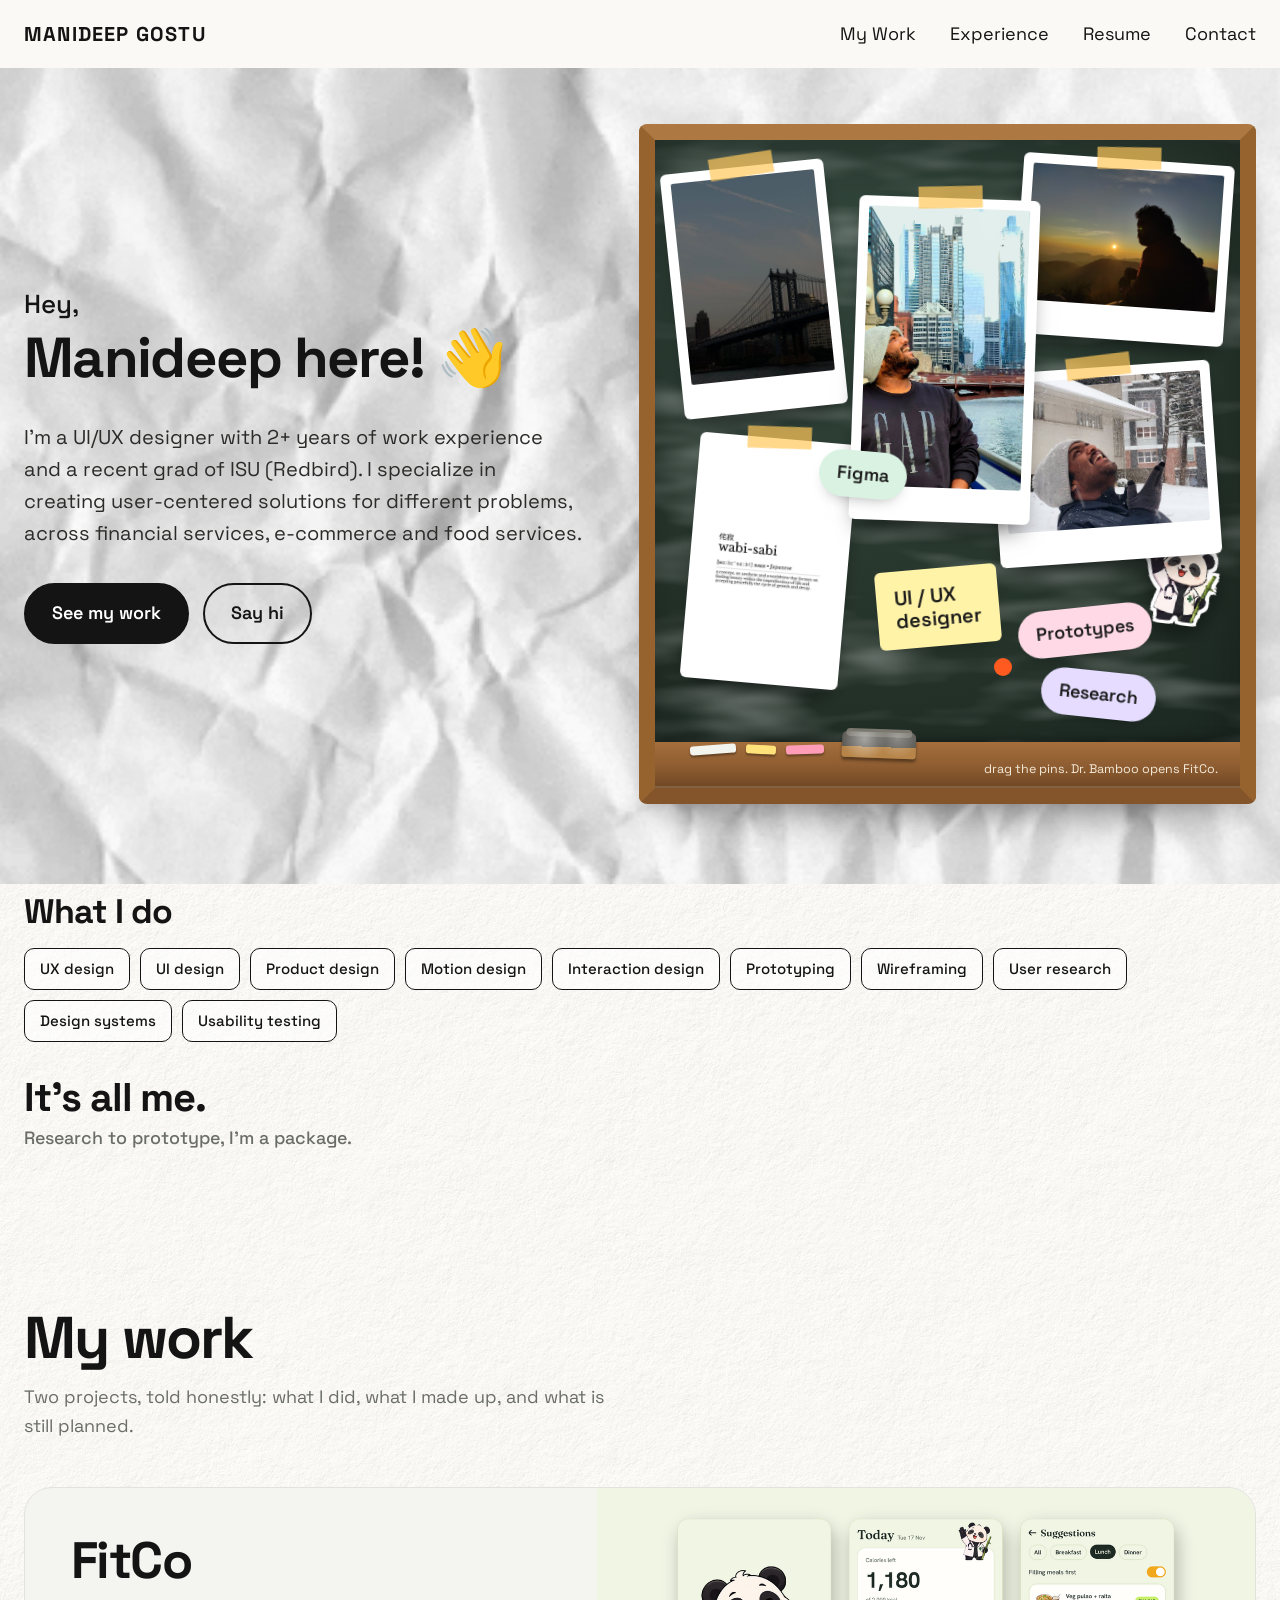
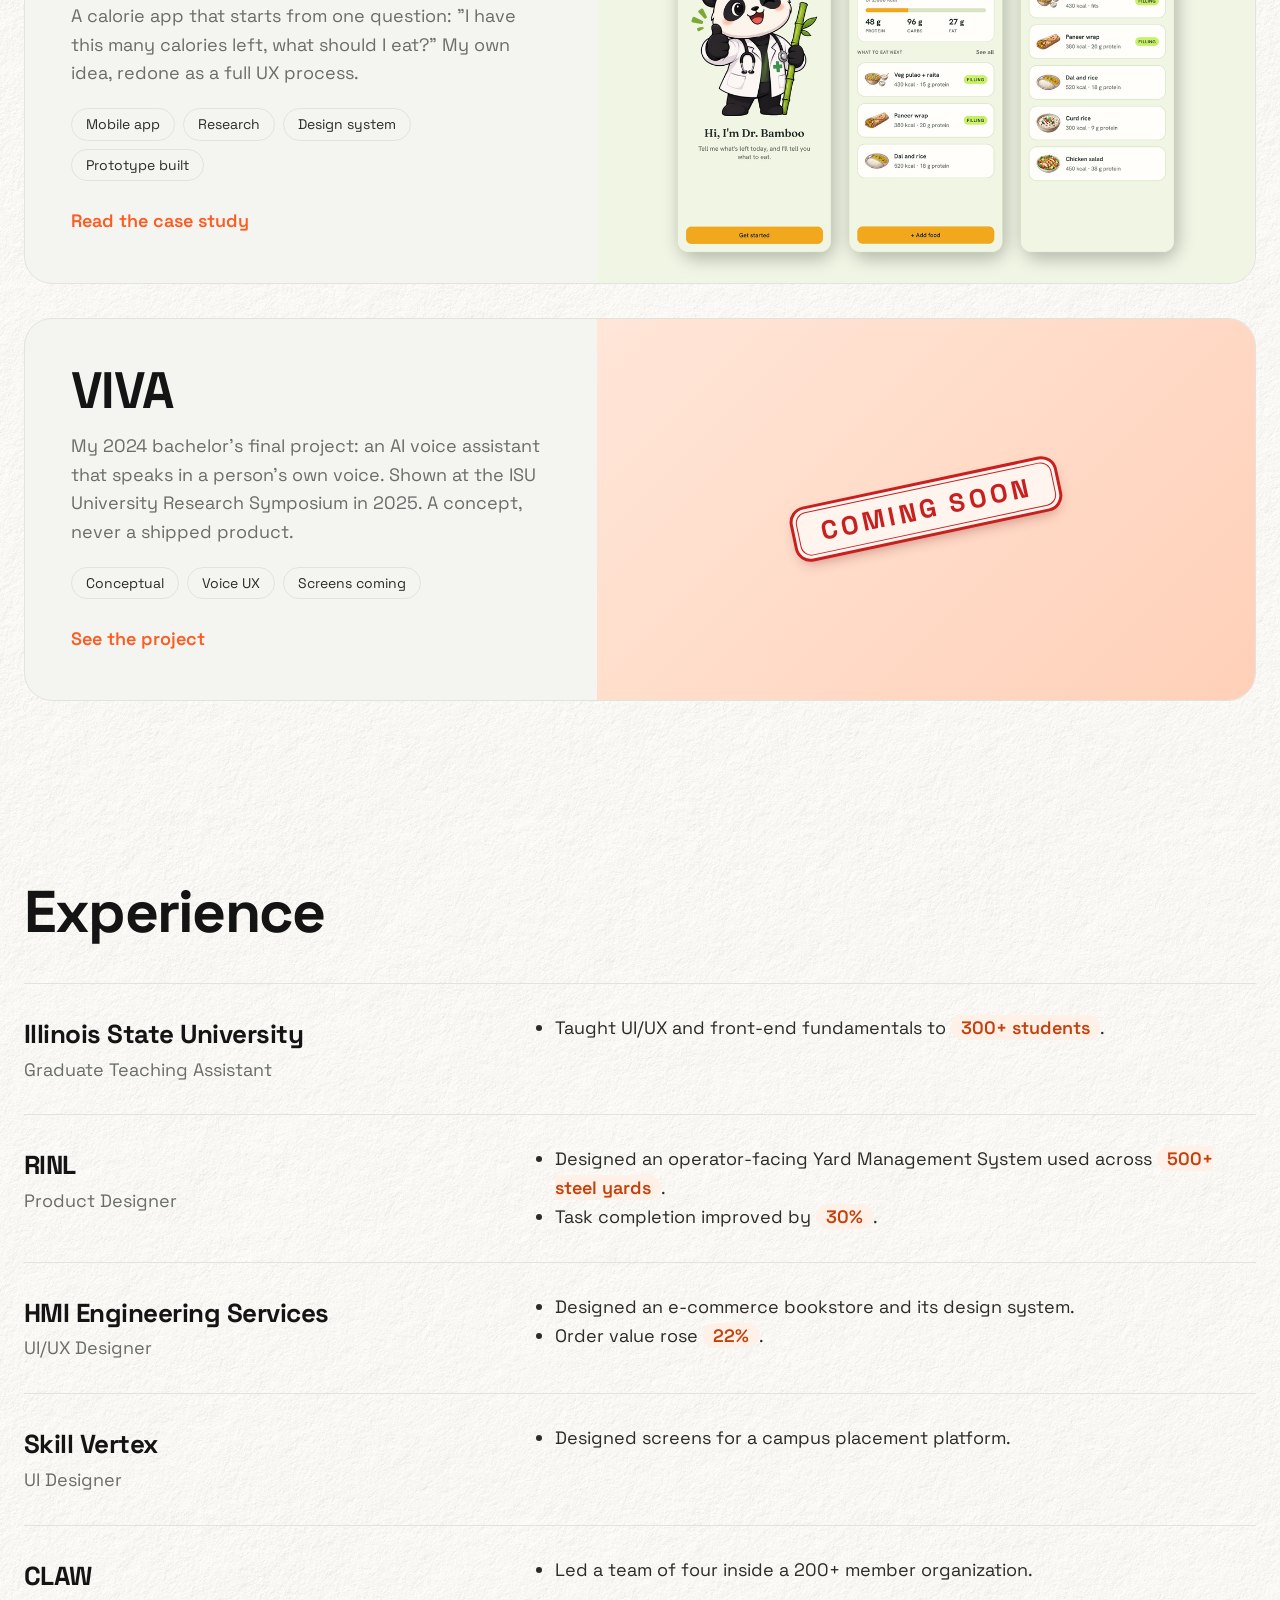
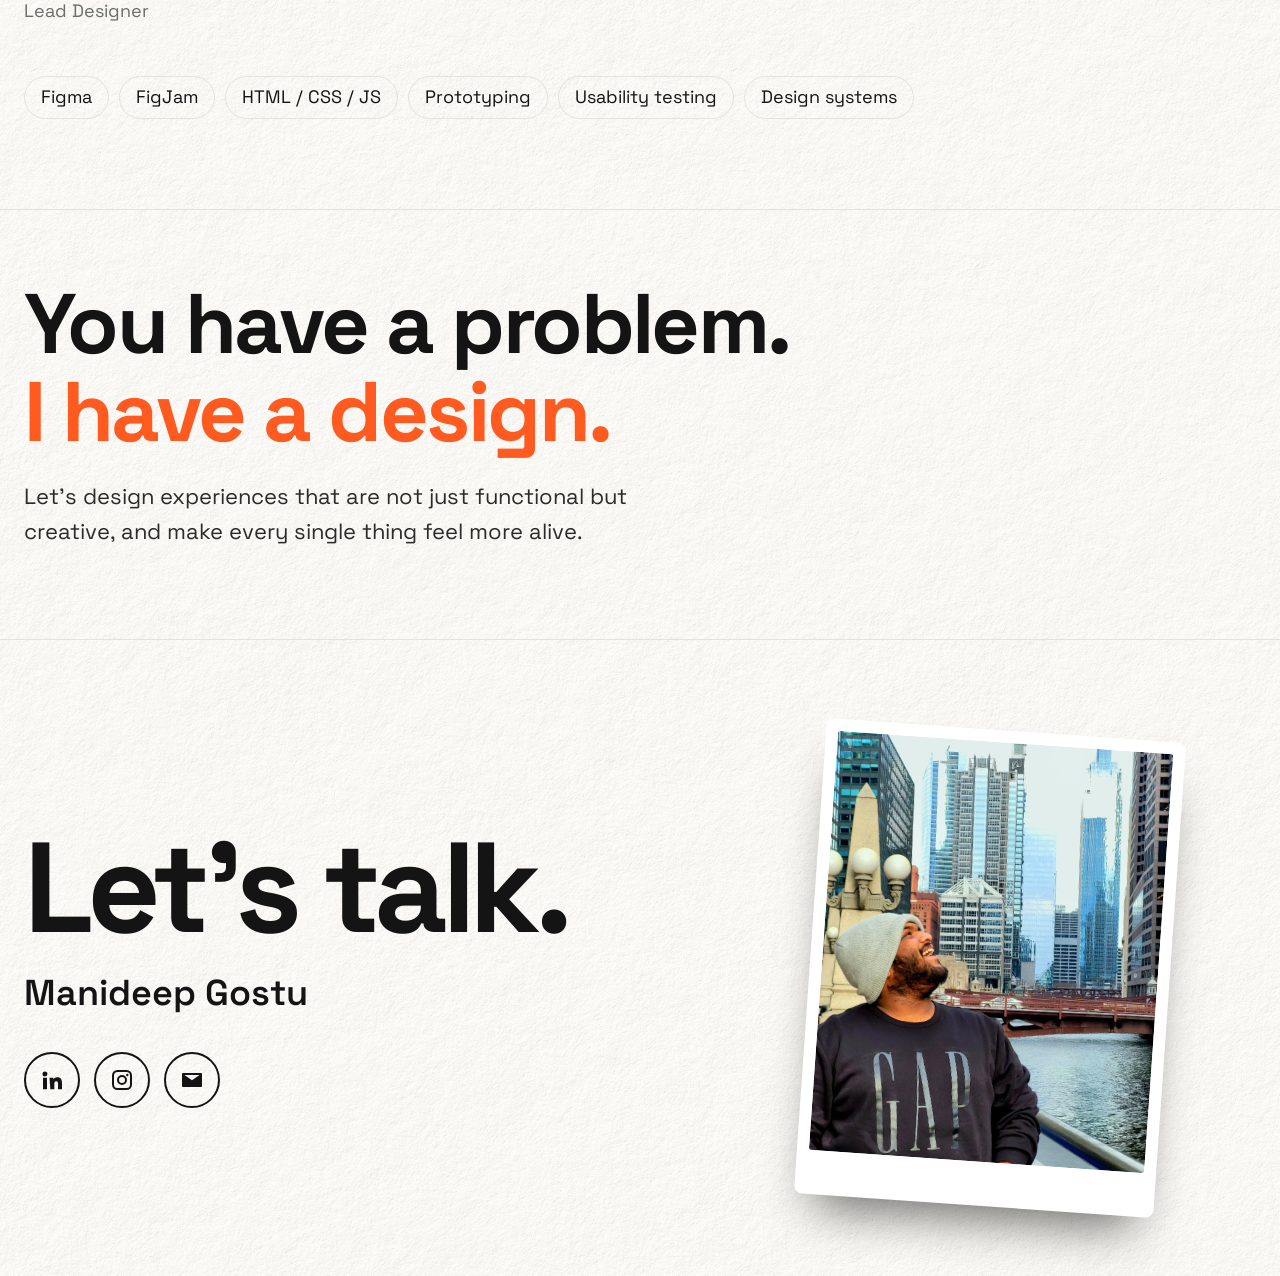
==== commit 63efde42: "Home v16: paper GIF hero, chalkboard, skill chips, VIVA stamp Co-Authored-By: Claude Sonnet 5.5 <nor" ====
--- a/index.html
+++ b/index.html
@@ -9,31 +9,32 @@
   <a class="brand" href="index.html">Manideep Gostu</a>
   <ul><li><a class="link" href="index.html#work">My Work</a></li><li><a class="link" href="index.html#experience">Experience</a></li><li><a class="link" href="https://drive.google.com/file/d/1lk64tgQct_yPAMCGnlm1fvzuZqLw3ZTP/view?usp=sharing" target="_blank" rel="noopener">Resume</a></li><li><a class="link" href="index.html#contact">Contact</a></li></ul>
 </div></nav>
-<header class="hero"><svg class="matdeco" viewBox="0 0 400 400" aria-hidden="true"><path d="M0 400 L400 0" /><path d="M0 250 A250 250 0 0 1 150 400" /><path d="M0 170 A170 170 0 0 1 100 400" /></svg><div class="mat-r top" aria-hidden="true"></div><div class="mat-r left" aria-hidden="true"></div><div class="wrap">
+<header class="hero"><div class="wrap">
   <div>
     <h3 class="hey">Hey,</h3><h2 class="here">Manideep here! <i class="wave" style="font-style:normal">👋</i></h2>
     <p>I'm a UI/UX designer with 2+ years of work experience and a recent grad of ISU (Redbird). I specialize in creating user-centered solutions for different problems, across financial services, e-commerce and food services.</p>
     <div class="btns"><a class="btn fill" href="#work">See my work</a><a class="btn" href="#contact">Say hi</a></div>
   </div>
-  <div class="board" id="board" aria-label="Mood board. Drag the pins around.">
+  <div class="board" id="board" aria-label="Chalkboard mood board. Drag the pins around.">
+    <div class="tray" aria-hidden="true"><i class="chalk c1"></i><i class="chalk c2"></i><i class="chalk c3"></i><i class="duster"></i></div>
     <div class="pin photo" style="left:3%;top:4%;width:28%;height:38%;--r:-6deg;--d:.05s"><img src="images/me/1.jpg" alt="Manhattan Bridge at dusk"></div>
     <div class="pin photo" style="left:62%;top:3%;width:36%;height:28%;--r:4deg;--d:.2s"><img src="images/me/2.jpg" alt="Sunrise from a hilltop"></div>
     <div class="pin photo" style="left:34%;top:9%;width:31%;height:50%;--r:2deg;--d:.35s;z-index:3"><img src="images/me/4.jpg" alt="Manideep laughing by the Chicago River"></div>
     <div class="pin photo" style="left:58%;top:35%;width:38%;height:30%;--r:-4deg;--d:.5s"><img src="images/me/5.jpg" alt="Catching snow"></div>
-    <div class="pin photo" style="left:6%;top:51%;width:27%;height:38%;--r:5deg;--d:.65s"><img class="fit" src="images/me/3.jpg" alt="Wabi-sabi"></div>
-    <div class="pin note" style="left:38%;top:68%;--r:-5deg;--c:#fff3a8;--d:.8s">UI / UX<br>designer</div>
+    <div class="pin photo" style="left:6%;top:46%;width:27%;height:38%;--r:5deg;--d:.65s"><img class="fit" src="images/me/3.jpg" alt="Wabi-sabi"></div>
+    <div class="pin note" style="left:38%;top:66%;--r:-5deg;--c:#fff3a8;--d:.8s">UI / UX<br>designer</div>
     <div class="pin chip" style="left:28%;top:48%;--r:5deg;--c:#d9f2e2;--d:.9s">Figma</div>
     <div class="pin chip" style="left:62%;top:72%;--r:-6deg;--c:#ffd9e6;--d:.95s">Prototypes</div>
-    <div class="pin chip" style="left:66%;top:86%;--r:6deg;--c:#e5dcff;--d:1s">Research</div>
-    <div class="pin dot" style="left:60%;top:92%;--d:1.1s"></div>
-    <div class="pin sticker bam" data-href="fitco.html" role="link" tabindex="0" title="Open the FitCo case study" style="left:84%;top:66%;width:12%;--r:7deg;--d:1.2s"><img src="images/dr-bamboo-wave.png" alt="Dr. Bamboo from FitCo. Click to open the case study"></div>
+    <div class="pin chip" style="left:66%;top:82%;--r:6deg;--c:#e5dcff;--d:1s">Research</div>
+    <div class="pin dot" style="left:58%;top:80%;--d:1.1s"></div>
+    <div class="pin sticker bam" data-href="fitco.html" role="link" tabindex="0" title="Open the FitCo case study" style="left:84%;top:62%;width:12%;--r:7deg;--d:1.2s"><img src="images/dr-bamboo-wave.png" alt="Dr. Bamboo from FitCo. Click to open the case study"></div>
     <span class="hint">drag the pins. Dr. Bamboo opens FitCo.</span>
   </div>
 </div></header>
 
 <section class="about"><div class="wrap">
   <h2>What I do</h2>
-  <div class="do"><span>Interaction design</span><span>Product design</span><span>UI design</span><span>UX design</span></div>
+  <div class="do"><span>UX design</span><span>UI design</span><span>Product design</span><span>Motion design</span><span>Interaction design</span><span>Prototyping</span><span>Wireframing</span><span>User research</span><span>Design systems</span><span>Usability testing</span></div>
   <div class="bigall">It's all me.<small>Research to prototype, I'm a package.</small></div>
 </div></section>
 
@@ -53,7 +54,7 @@
         <p>My 2024 bachelor's final project: an AI voice assistant that speaks in a person's own voice. Shown at the ISU University Research Symposium in 2025. A concept, never a shipped product.</p>
         <div class="tags"><span class="tag">Conceptual</span><span class="tag">Voice UX</span><span class="tag warn">Screens coming</span></div>
         <span class="go">See the project</span></div>
-      <div class="art viva"><div class="wave-art" aria-hidden="true"><span style="animation-delay:0.00s"></span><span style="animation-delay:0.12s"></span><span style="animation-delay:0.24s"></span><span style="animation-delay:0.36s"></span><span style="animation-delay:0.48s"></span><span style="animation-delay:0.60s"></span><span style="animation-delay:0.72s"></span><span style="animation-delay:0.84s"></span><span style="animation-delay:0.96s"></span><span style="animation-delay:1.08s"></span><span style="animation-delay:1.20s"></span><span style="animation-delay:1.32s"></span><span style="animation-delay:1.44s"></span><span style="animation-delay:1.56s"></span><span style="animation-delay:1.68s"></span></div></div>
+      <div class="art viva"><span class="stamp" aria-label="Coming soon">COMING SOON</span><div class="wave-art" aria-hidden="true"><span style="animation-delay:0.00s"></span><span style="animation-delay:0.12s"></span><span style="animation-delay:0.24s"></span><span style="animation-delay:0.36s"></span><span style="animation-delay:0.48s"></span><span style="animation-delay:0.60s"></span><span style="animation-delay:0.72s"></span><span style="animation-delay:0.84s"></span><span style="animation-delay:0.96s"></span><span style="animation-delay:1.08s"></span><span style="animation-delay:1.20s"></span><span style="animation-delay:1.32s"></span><span style="animation-delay:1.44s"></span><span style="animation-delay:1.56s"></span><span style="animation-delay:1.68s"></span></div></div>
     </a>
   </div>
 </div></section>
--- a/style.css
+++ b/style.css
@@ -493,3 +493,37 @@
 .mat-r.left i{display:none}
 .matdeco{stroke:rgba(255,255,255,.16)}
 .hero .hint{bottom:10px}
+
+/* ===== v16 home: paper-roll hero, chalkboard, small skill chips, VIVA stamp ===== */
+.hero{color:var(--ink);background:#f1f0ec url(images/paper-roll.gif) center/cover no-repeat;box-shadow:none;padding:56px 0 80px}
+.hero .hey,.hero .here{color:var(--ink)}.hero .hey{opacity:1}
+.hero p{color:var(--ink2)}
+.hero .btn{border-color:var(--ink);color:var(--ink);background:transparent}
+.hero .btn.fill{background:var(--ink);color:#fff;border-color:var(--ink)}
+.hero .hint{color:#f3e9d8;bottom:9px;right:22px;z-index:5;font-size:12.5px}
+.hero #board{position:relative;height:680px;overflow:hidden;border-radius:8px;box-sizing:border-box;border:16px solid #9a6636;border-color:#ad7842 #96632f #84552a #96632f;
+ background:radial-gradient(120% 90% at 30% 20%,#33473d,#243229 70%,#1c2822);box-shadow:0 26px 40px -22px rgba(0,0,0,.55)}
+.hero #board::before{content:"";position:absolute;inset:0;pointer-events:none;opacity:.55;background:url("data:image/svg+xml,%3Csvg xmlns='http://www.w3.org/2000/svg' width='700' height='460'%3E%3Cfilter id='n'%3E%3CfeTurbulence type='fractalNoise' baseFrequency='.008 .035' numOctaves='3' seed='7'/%3E%3CfeColorMatrix values='0 0 0 0 1 0 0 0 0 1 0 0 0 0 1 0 0 0 1.5 -.7'/%3E%3C/filter%3E%3Crect width='100%25' height='100%25' filter='url(%23n)'/%3E%3C/svg%3E") center/cover;box-shadow:inset 0 0 70px rgba(0,0,0,.55)}
+.tray{position:absolute;left:0;right:0;bottom:0;height:46px;background:linear-gradient(#a56e3d,#8a5a2f 60%,#6f4624);box-shadow:0 -2px 0 rgba(255,255,255,.14) inset,0 -8px 14px -8px rgba(0,0,0,.5);pointer-events:none}
+.chalk{position:absolute;bottom:34px;height:9px;border-radius:3px;box-shadow:0 2px 2px rgba(0,0,0,.35)}
+.chalk.c1{left:6%;width:46px;background:#f4f4ef;rotate:-4deg}
+.chalk.c2{left:6%;margin-left:56px;width:30px;background:#ffe27a;rotate:3deg}
+.chalk.c3{left:6%;margin-left:96px;width:38px;background:#ff9db8;rotate:-2deg}
+.duster{position:absolute;bottom:30px;left:6%;margin-left:152px;width:74px;height:26px;border-radius:5px 5px 3px 3px;rotate:2deg;background:linear-gradient(#5d5b56 0 58%,#b78549 58%);box-shadow:0 3px 3px rgba(0,0,0,.4)}
+.duster::before{content:"";position:absolute;left:4px;right:4px;top:-3px;height:8px;border-radius:5px;background:#7a786f}
+.duster::after{content:"";position:absolute;inset:0;border-radius:inherit;background:radial-gradient(circle at 30% 30%,rgba(255,255,255,.45),transparent 40%),radial-gradient(circle at 75% 20%,rgba(255,255,255,.3),transparent 35%)}
+.hero .pin.photo{box-shadow:0 14px 22px -10px rgba(0,0,0,.65)}
+@media (max-width:900px){.hero #board{height:520px}.tray{height:38px}}
+/* what I do: small chips */
+.about{padding:10px 0 70px}
+.about h2{font-size:clamp(26px,3vw,34px);margin-bottom:18px}
+.do{gap:10px}
+.do span{font-size:15px;font-weight:500;letter-spacing:0;padding:8px 15px;border-radius:10px;border:1.5px solid var(--ink);background:rgba(255,255,255,.6)}
+.do span:hover{transform:rotate(-2deg) translateY(-2px)}
+.bigall{font-size:clamp(26px,3.2vw,40px);line-height:1.1;letter-spacing:-.03em;margin-top:34px}
+.bigall small{font-size:clamp(15px,1.4vw,18px);margin-top:8px}
+/* VIVA stamp */
+.card .art.viva{position:relative}
+.stamp{position:absolute;left:50%;top:50%;translate:-50% -50%;rotate:-12deg;z-index:3;padding:9px 22px;border-radius:16px;border:3px solid #c8201f;color:#c8201f;font:700 clamp(15px,2vw,22px)/1 var(--f);letter-spacing:.14em;white-space:nowrap;box-shadow:inset 0 0 0 3px rgba(255,255,255,0),0 0 0 2px rgba(200,32,31,.0);background:rgba(255,255,255,.55);opacity:.92;mix-blend-mode:multiply}
+.stamp::before{content:"";position:absolute;inset:3px;border:1.5px solid #c8201f;border-radius:11px}
+.stamp{background:#fff4ee;mix-blend-mode:normal;opacity:1;font-size:clamp(17px,2.3vw,26px);padding:12px 26px;box-shadow:0 6px 14px -6px rgba(120,20,20,.45)}
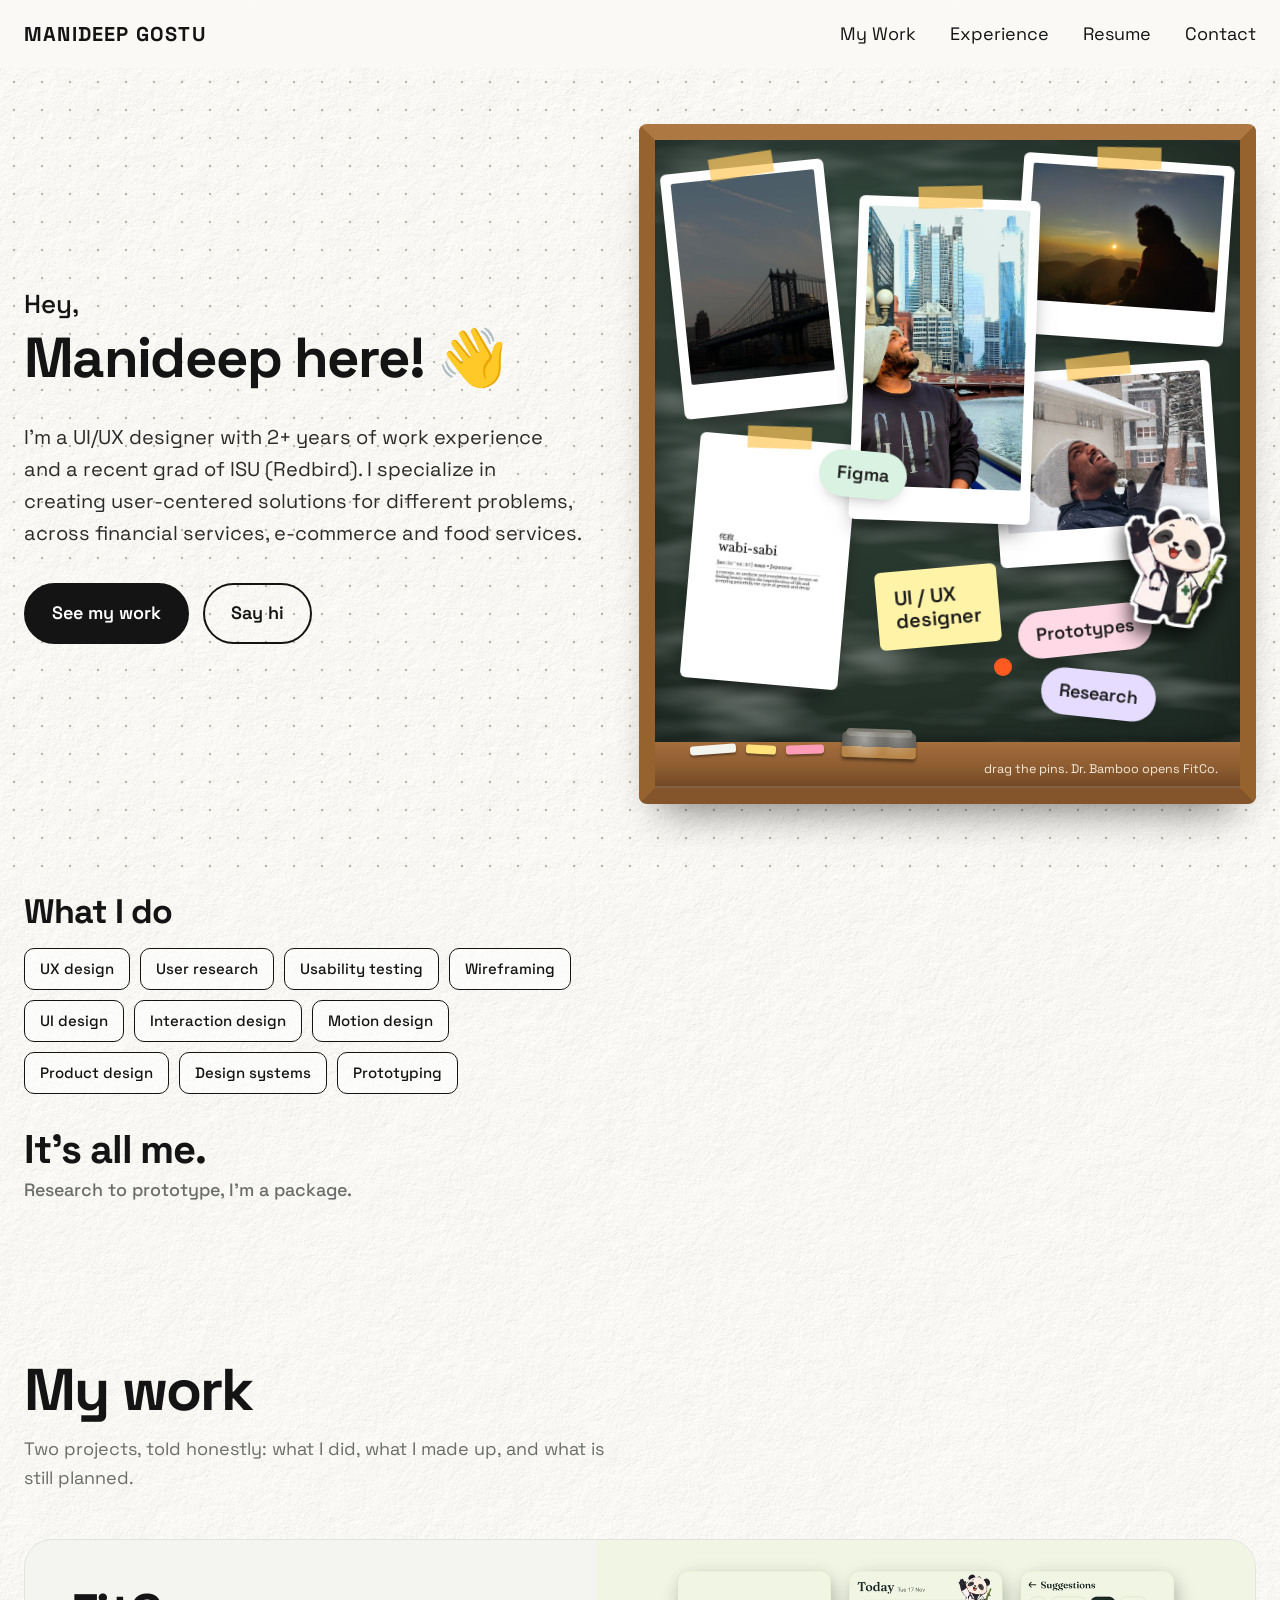
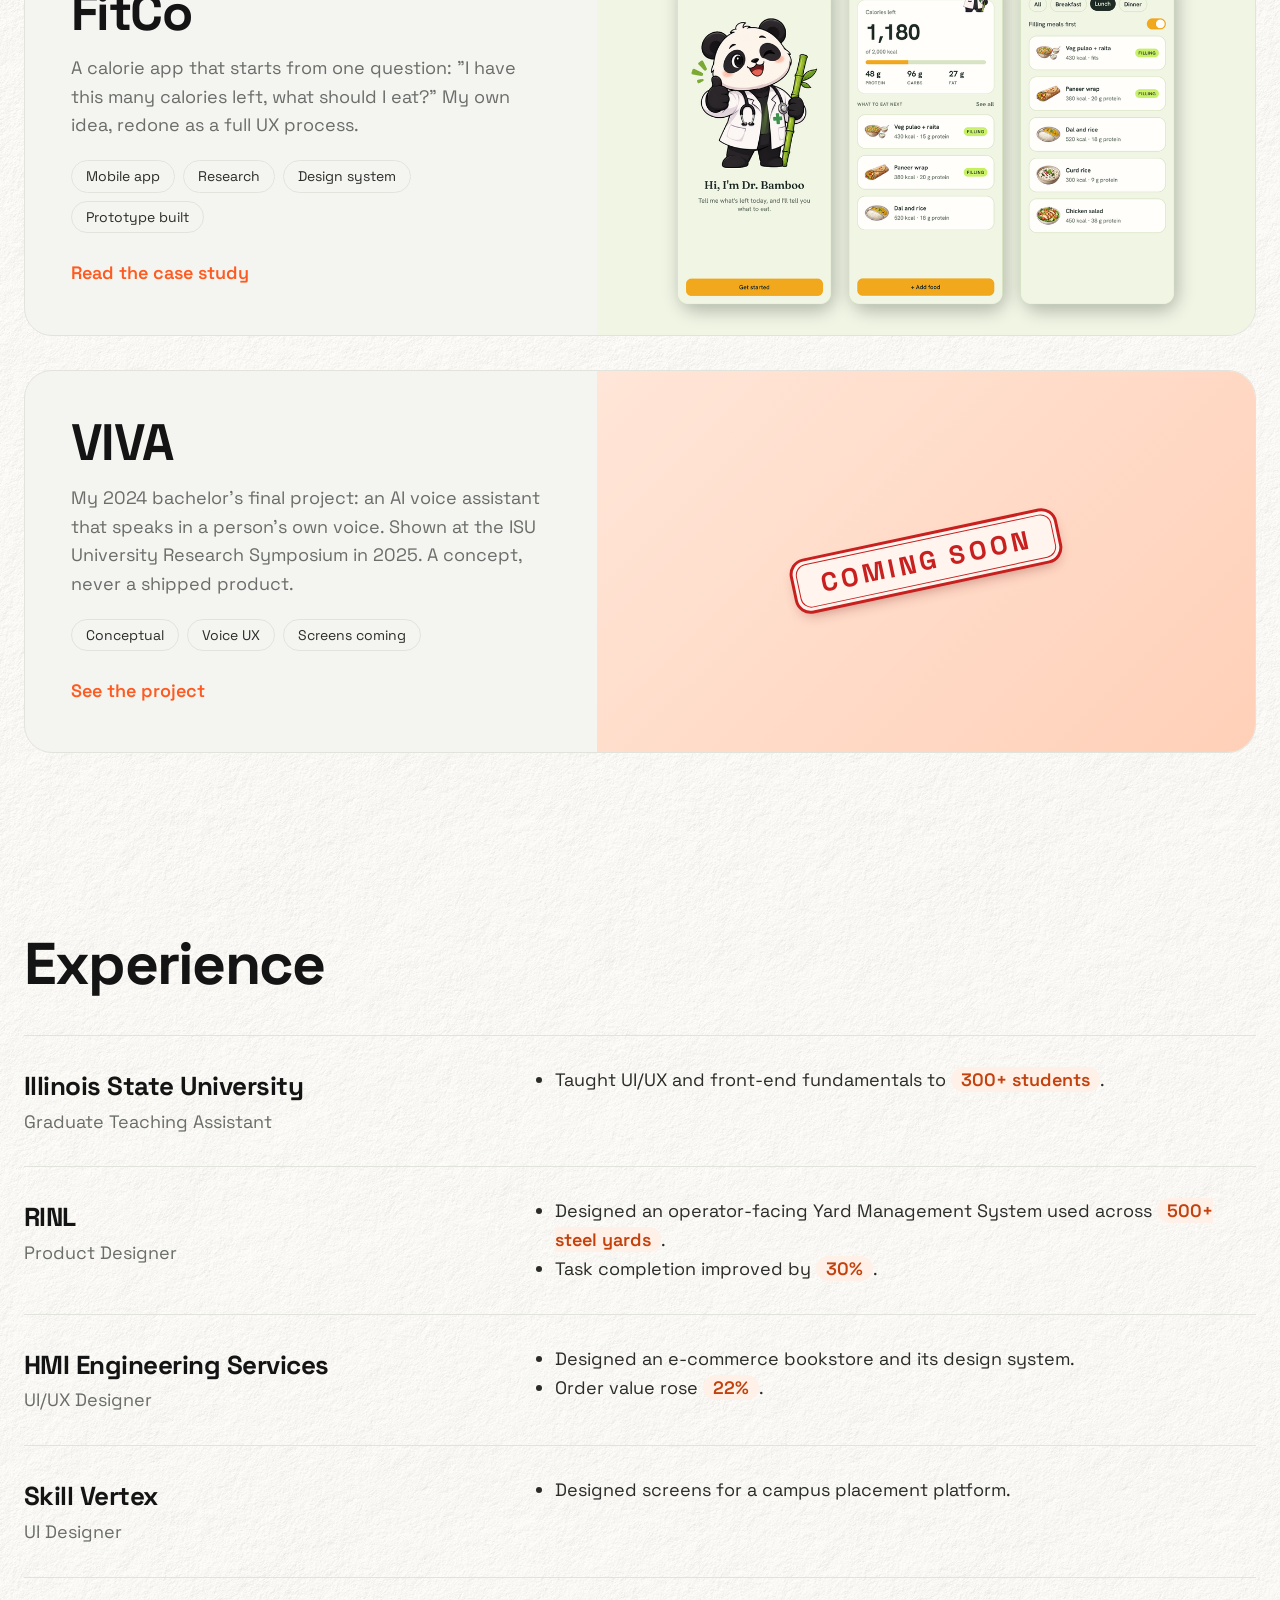
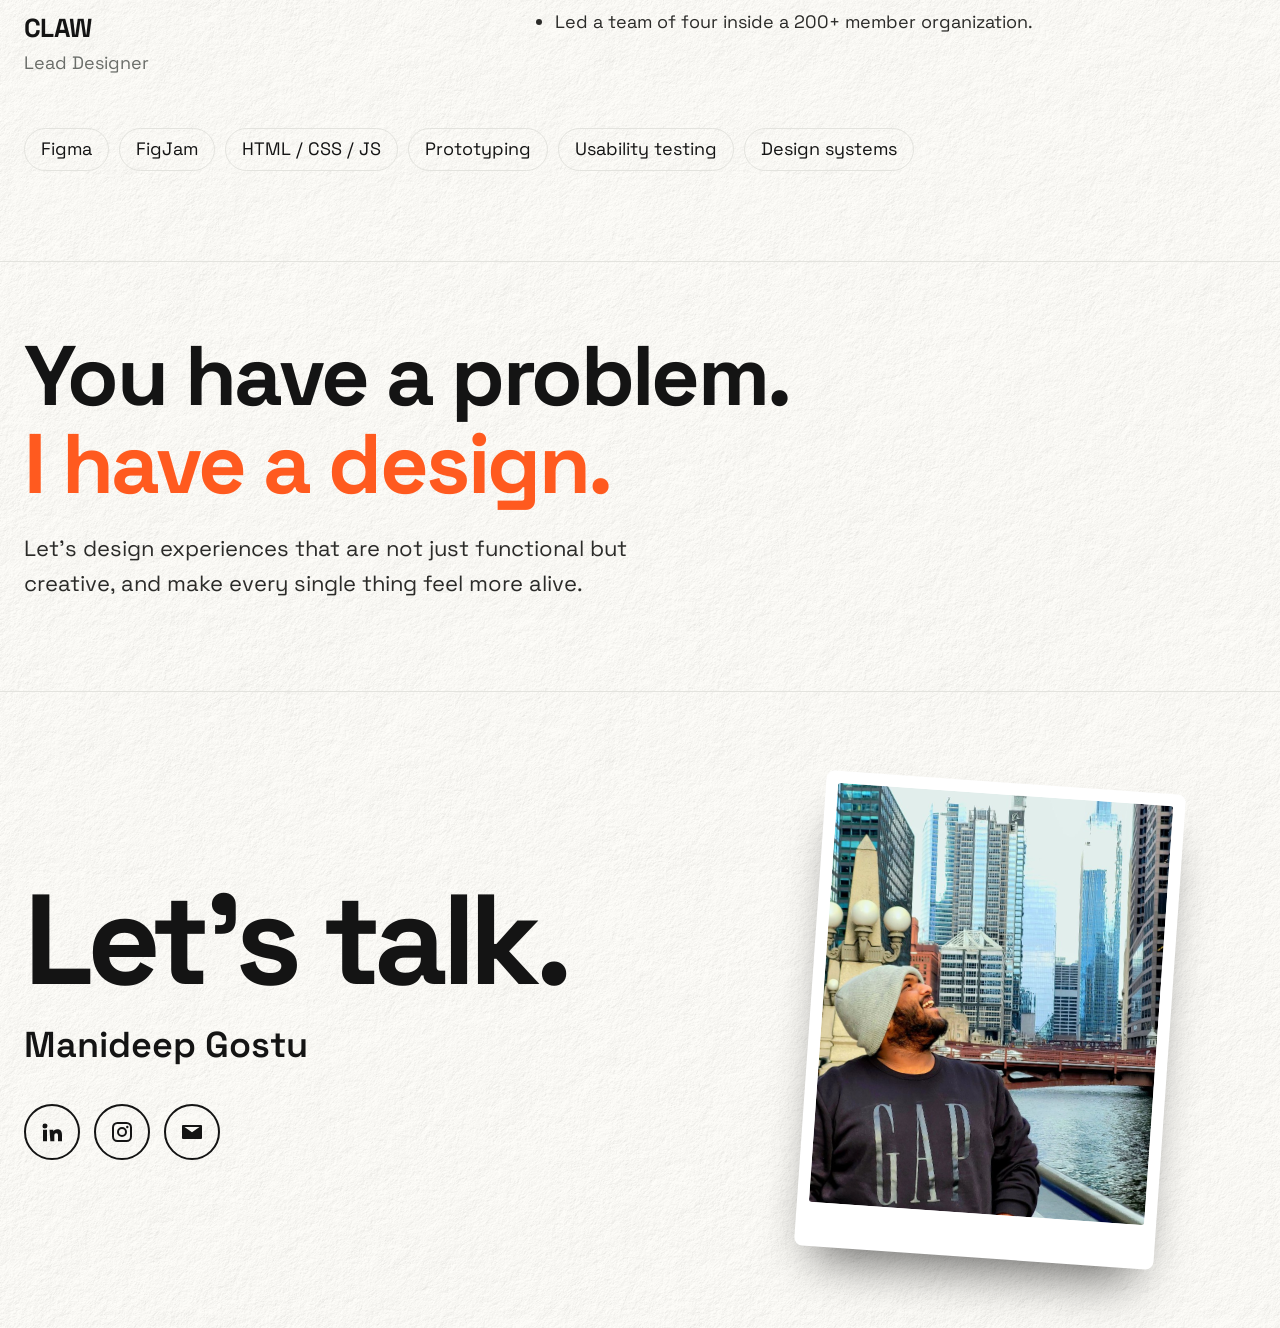
==== commit 28efed5d: "Home v17: workbench dot-grid hero, bigger Dr. Bamboo, three-line skills, FitCo role wording Co-Autho" ====
--- a/index.html
+++ b/index.html
@@ -9,7 +9,7 @@
   <a class="brand" href="index.html">Manideep Gostu</a>
   <ul><li><a class="link" href="index.html#work">My Work</a></li><li><a class="link" href="index.html#experience">Experience</a></li><li><a class="link" href="https://drive.google.com/file/d/1lk64tgQct_yPAMCGnlm1fvzuZqLw3ZTP/view?usp=sharing" target="_blank" rel="noopener">Resume</a></li><li><a class="link" href="index.html#contact">Contact</a></li></ul>
 </div></nav>
-<header class="hero"><div class="wrap">
+<header class="hero"><canvas class="dots" aria-hidden="true"></canvas><div class="wrap">
   <div>
     <h3 class="hey">Hey,</h3><h2 class="here">Manideep here! <i class="wave" style="font-style:normal">👋</i></h2>
     <p>I'm a UI/UX designer with 2+ years of work experience and a recent grad of ISU (Redbird). I specialize in creating user-centered solutions for different problems, across financial services, e-commerce and food services.</p>
@@ -27,14 +27,14 @@
     <div class="pin chip" style="left:62%;top:72%;--r:-6deg;--c:#ffd9e6;--d:.95s">Prototypes</div>
     <div class="pin chip" style="left:66%;top:82%;--r:6deg;--c:#e5dcff;--d:1s">Research</div>
     <div class="pin dot" style="left:58%;top:80%;--d:1.1s"></div>
-    <div class="pin sticker bam" data-href="fitco.html" role="link" tabindex="0" title="Open the FitCo case study" style="left:84%;top:62%;width:12%;--r:7deg;--d:1.2s"><img src="images/dr-bamboo-wave.png" alt="Dr. Bamboo from FitCo. Click to open the case study"></div>
+    <div class="pin sticker bam" data-href="fitco.html" role="link" tabindex="0" title="Open the FitCo case study" style="left:80%;top:57%;width:17%;--r:7deg;--d:1.2s;z-index:8"><img src="images/dr-bamboo-wave.png" alt="Dr. Bamboo from FitCo. Click to open the case study"></div>
     <span class="hint">drag the pins. Dr. Bamboo opens FitCo.</span>
   </div>
 </div></header>
 
 <section class="about"><div class="wrap">
   <h2>What I do</h2>
-  <div class="do"><span>UX design</span><span>UI design</span><span>Product design</span><span>Motion design</span><span>Interaction design</span><span>Prototyping</span><span>Wireframing</span><span>User research</span><span>Design systems</span><span>Usability testing</span></div>
+  <div class="do"><div class="r"><span>UX design</span><span>User research</span><span>Usability testing</span><span>Wireframing</span></div><div class="r"><span>UI design</span><span>Interaction design</span><span>Motion design</span></div><div class="r"><span>Product design</span><span>Design systems</span><span>Prototyping</span></div></div>
   <div class="bigall">It's all me.<small>Research to prototype, I'm a package.</small></div>
 </div></section>
 
--- a/style.css
+++ b/style.css
@@ -527,3 +527,11 @@
 .stamp{position:absolute;left:50%;top:50%;translate:-50% -50%;rotate:-12deg;z-index:3;padding:9px 22px;border-radius:16px;border:3px solid #c8201f;color:#c8201f;font:700 clamp(15px,2vw,22px)/1 var(--f);letter-spacing:.14em;white-space:nowrap;box-shadow:inset 0 0 0 3px rgba(255,255,255,0),0 0 0 2px rgba(200,32,31,.0);background:rgba(255,255,255,.55);opacity:.92;mix-blend-mode:multiply}
 .stamp::before{content:"";position:absolute;inset:3px;border:1.5px solid #c8201f;border-radius:11px}
 .stamp{background:#fff4ee;mix-blend-mode:normal;opacity:1;font-size:clamp(17px,2.3vw,26px);padding:12px 26px;box-shadow:0 6px 14px -6px rgba(120,20,20,.45)}
+
+/* ===== v17: designer's workbench hero (still paper + responsive dot grid) ===== */
+.hero{background:#f6f3ec url(images/paper.jpg) center/700px}
+.hero .dots{position:absolute;inset:0;width:100%;height:100%;z-index:0;pointer-events:none}
+.do{display:grid;gap:10px}
+.do .r{display:flex;flex-wrap:wrap;gap:10px}
+.pin.sticker.bam{filter:drop-shadow(0 6px 8px rgba(0,0,0,.45))}
+@media (max-width:900px){.pin.bam{width:24%!important;left:72%!important;top:50%!important}}
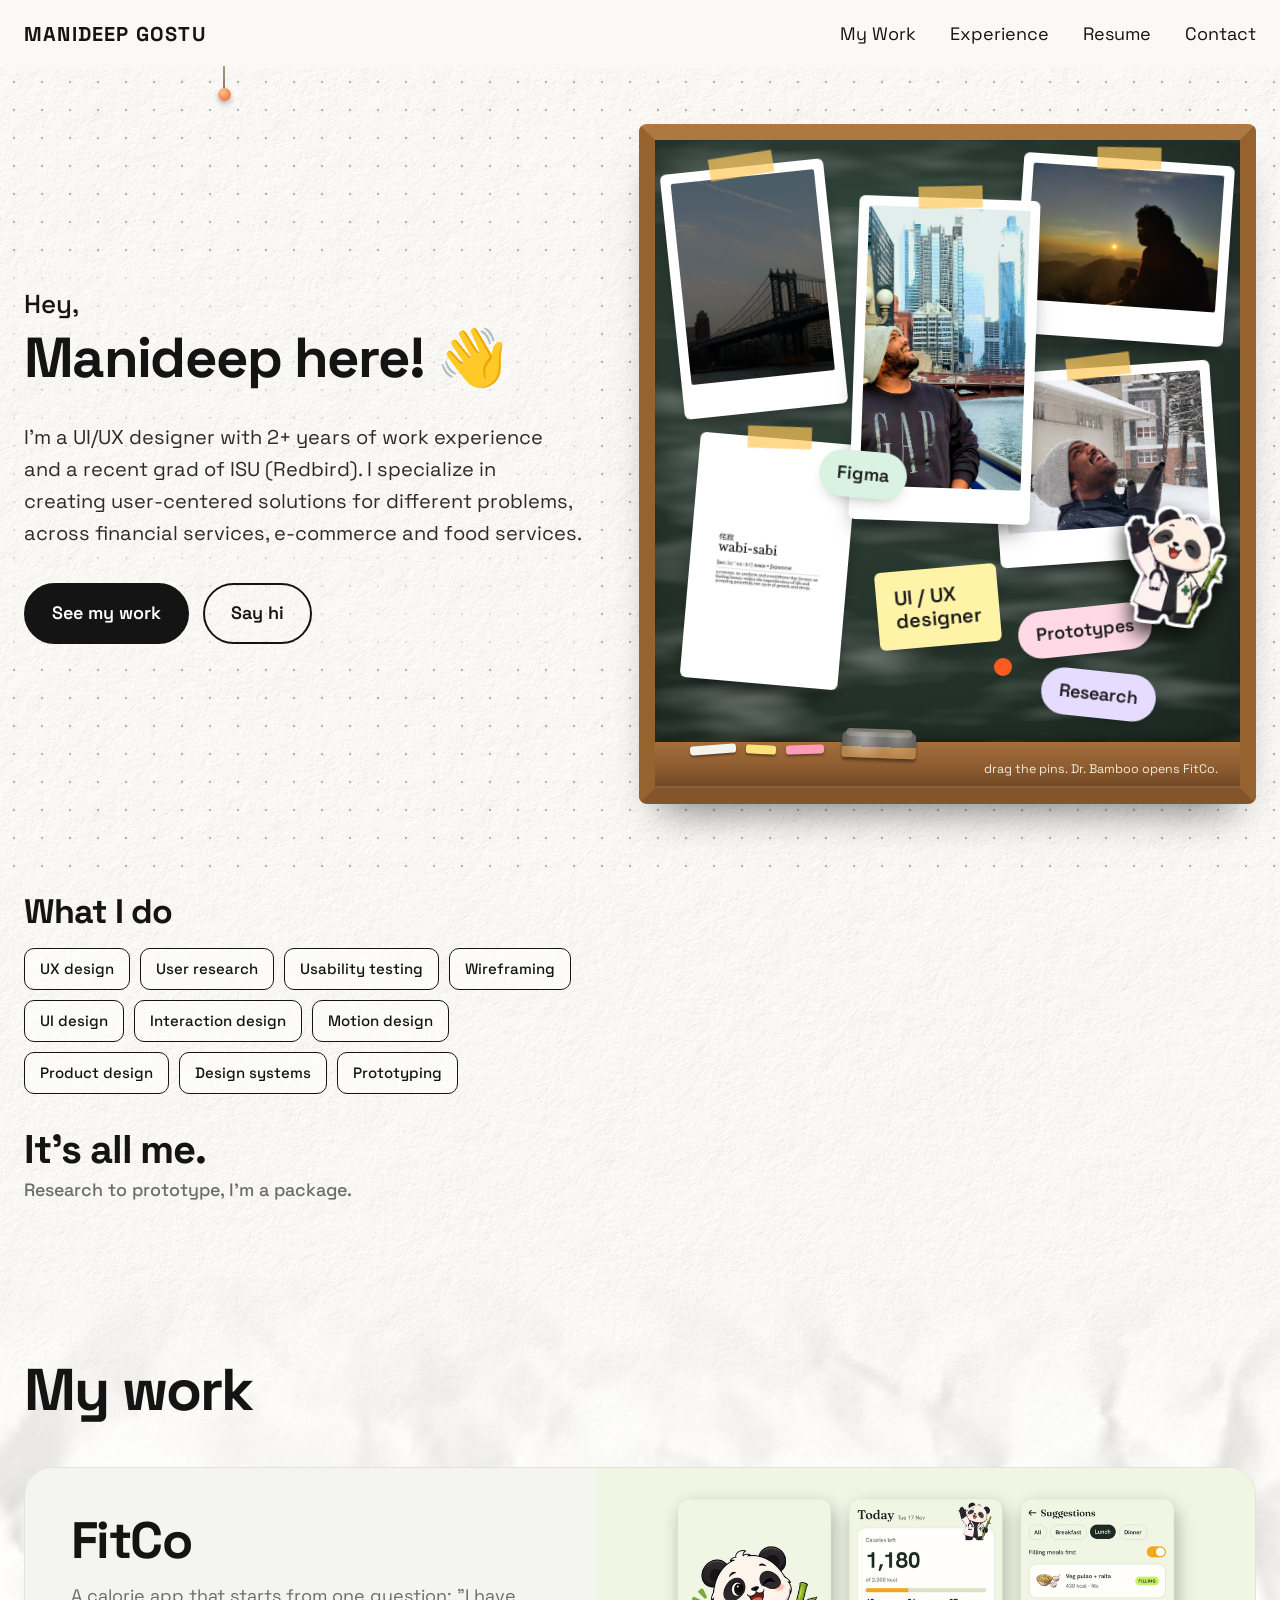
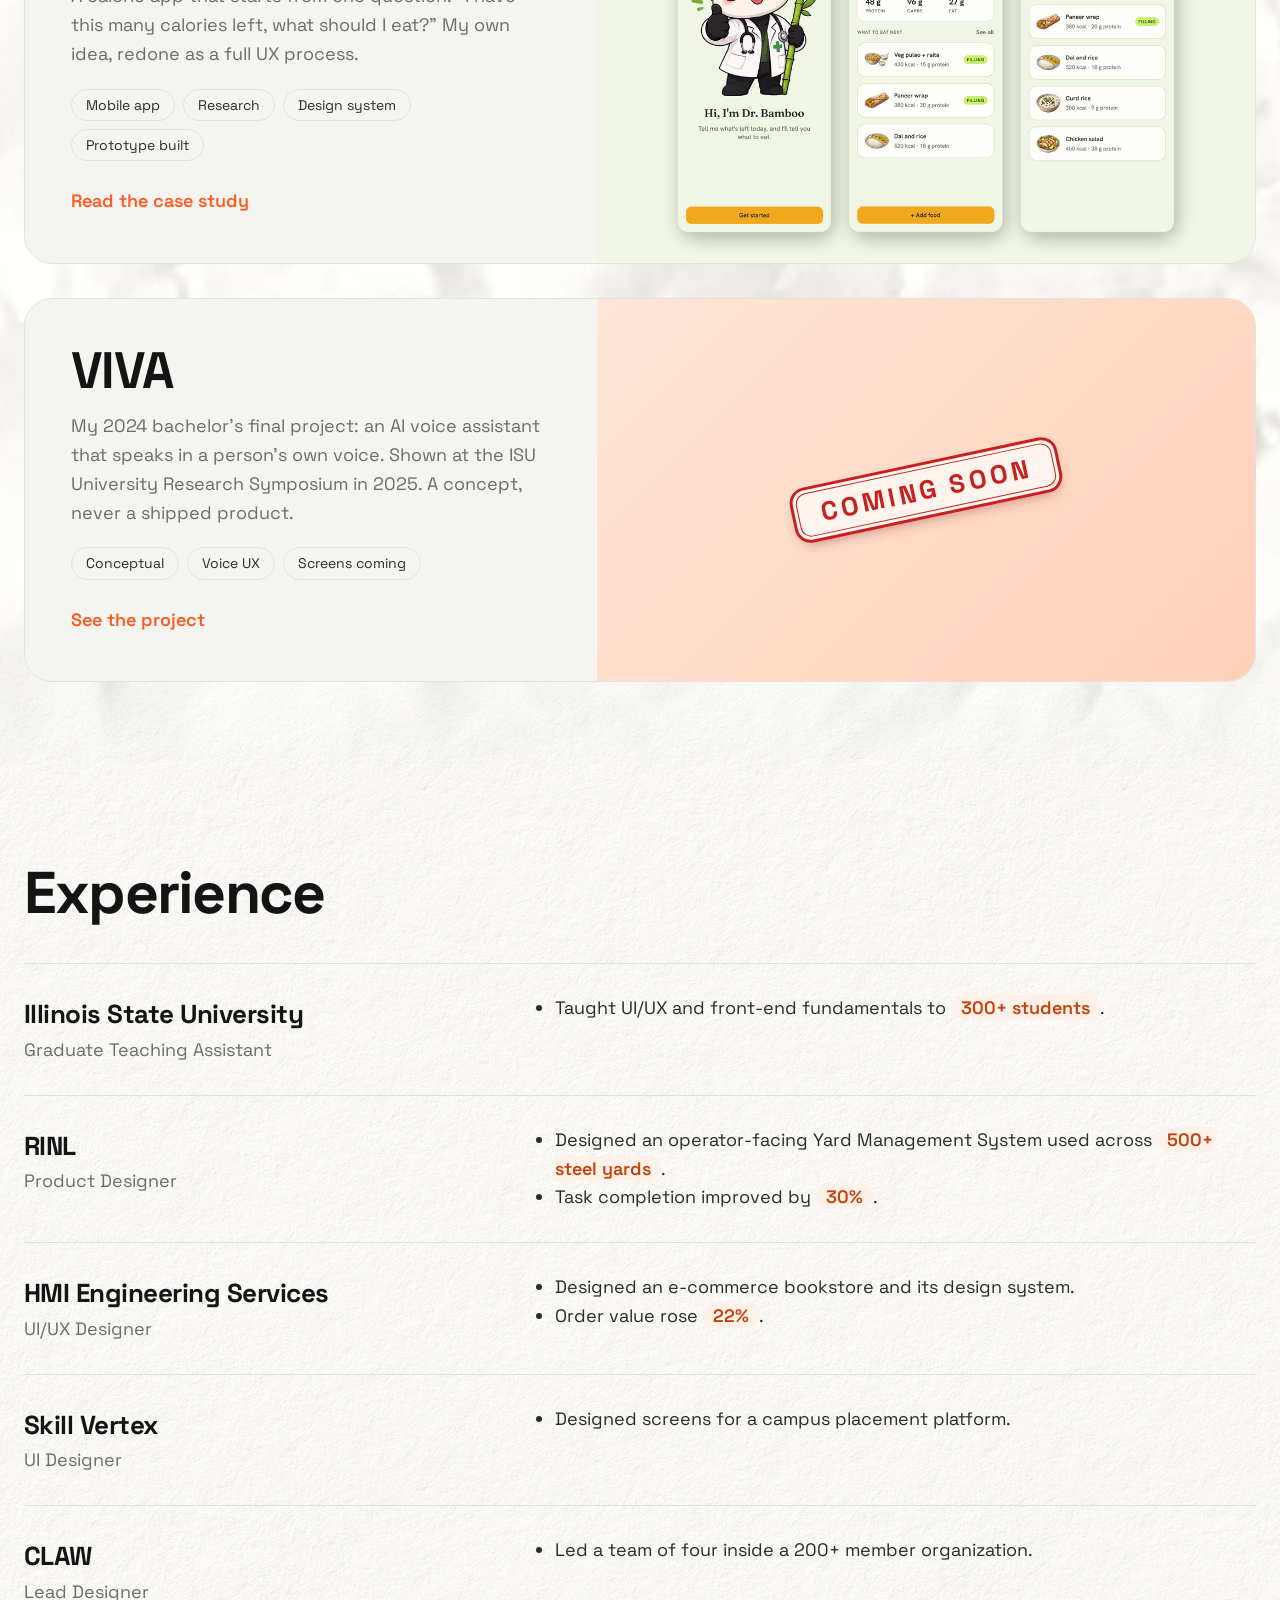
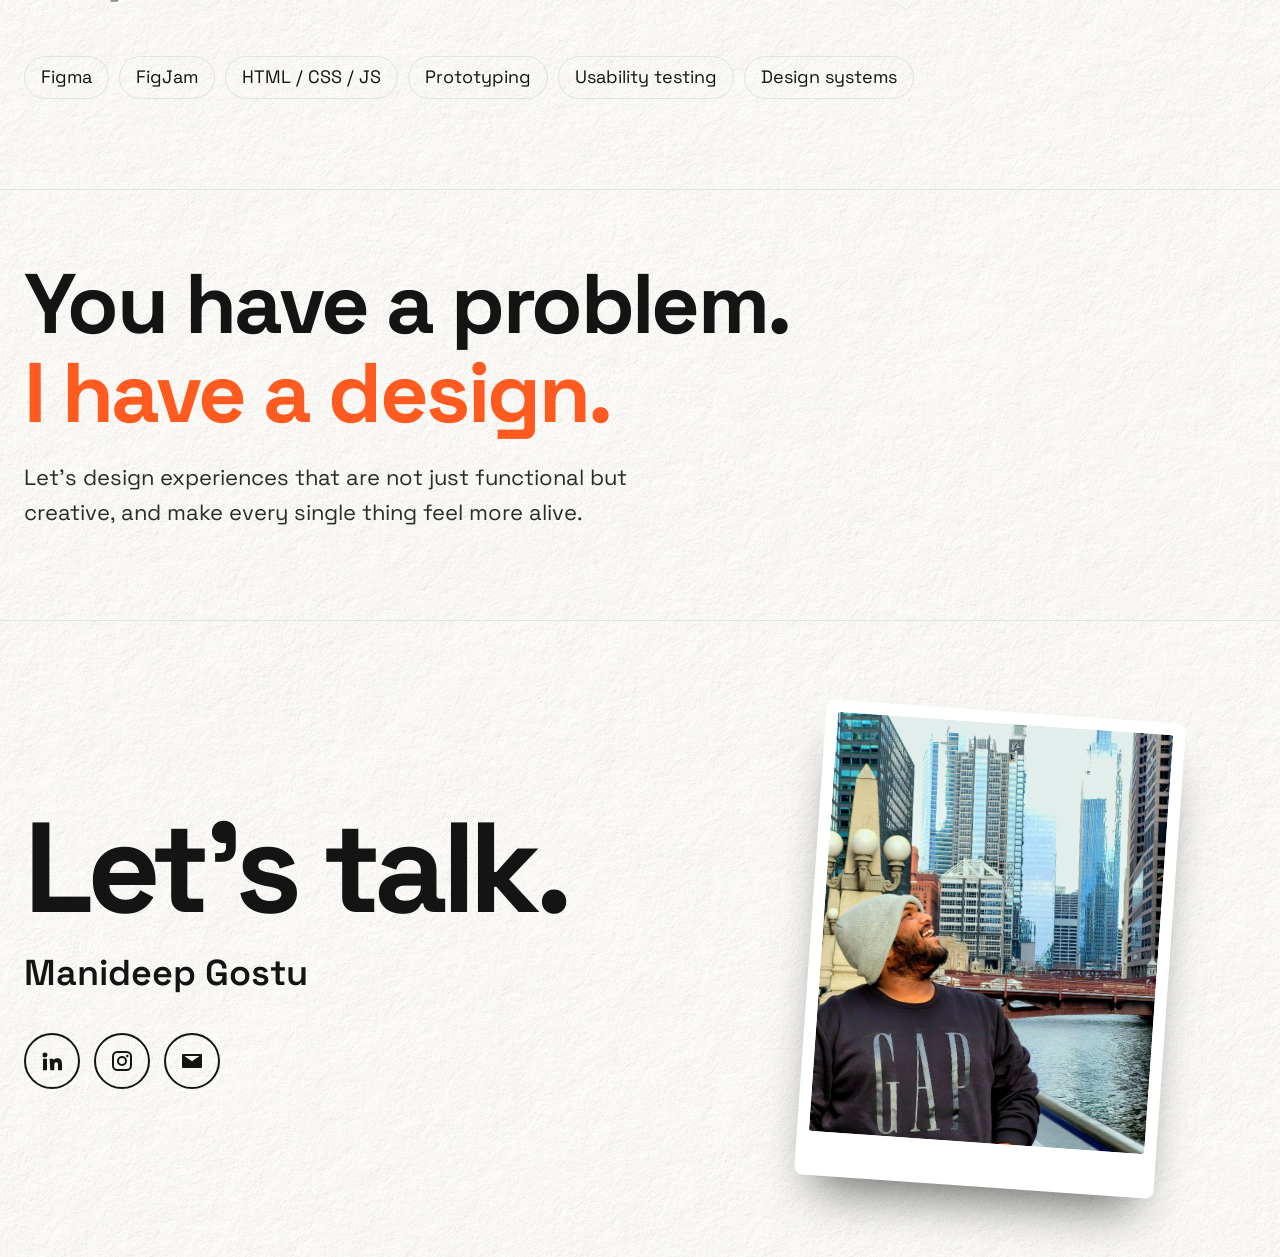
==== commit 26b12d28: "Home v18: cursor glow with calm text zone, pull cord, slow paper behind My work Co-Authored-By: Clau" ====
--- a/index.html
+++ b/index.html
@@ -8,6 +8,7 @@
 <nav class="nav"><div class="wrap">
   <a class="brand" href="index.html">Manideep Gostu</a>
   <ul><li><a class="link" href="index.html#work">My Work</a></li><li><a class="link" href="index.html#experience">Experience</a></li><li><a class="link" href="https://drive.google.com/file/d/1lk64tgQct_yPAMCGnlm1fvzuZqLw3ZTP/view?usp=sharing" target="_blank" rel="noopener">Resume</a></li><li><a class="link" href="index.html#contact">Contact</a></li></ul>
+  <button class="cord" type="button" aria-label="Pull to go back to the top" title="Pull me"><i class="str"></i><i class="bead"></i></button>
 </div></nav>
 <header class="hero"><canvas class="dots" aria-hidden="true"></canvas><div class="wrap">
   <div>
@@ -38,9 +39,8 @@
   <div class="bigall">It's all me.<small>Research to prototype, I'm a package.</small></div>
 </div></section>
 
-<section class="block" id="work"><div class="wrap">
+<section class="block" id="work"><video class="paper" autoplay muted loop playsinline aria-hidden="true"><source src="images/paper-slow.webm" type="video/webm"><source src="images/paper-slow.mp4" type="video/mp4"></video><div class="wrap">
   <h2>My work</h2>
-  <p class="sub">Two projects, told honestly: what I did, what I made up, and what is still planned.</p>
   <div class="work">
     <a class="card reveal" href="fitco.html">
       <div class="txt"><h3>FitCo</h3>
--- a/style.css
+++ b/style.css
@@ -535,3 +535,17 @@
 .do .r{display:flex;flex-wrap:wrap;gap:10px}
 .pin.sticker.bam{filter:drop-shadow(0 6px 8px rgba(0,0,0,.45))}
 @media (max-width:900px){.pin.bam{width:24%!important;left:72%!important;top:50%!important}}
+
+/* ===== v18: pull cord, slow paper behind My work ===== */
+.nav .wrap{position:relative}
+.cord{position:absolute;top:100%;margin:-2px 0 0 -10px;width:20px;padding:0;border:0;background:none;cursor:grab;touch-action:none;z-index:60;--pull:0px;display:block}
+.cord:active{cursor:grabbing}
+.cord .str{display:block;width:2px;height:calc(22px + var(--pull));margin:0 auto;background:linear-gradient(#a99a82,#8a7d6a);transition:height .6s cubic-bezier(.25,1.9,.4,1)}
+.cord .bead{display:block;width:13px;height:13px;margin:0 auto;border-radius:50%;background:radial-gradient(circle at 35% 30%,#ffc08a,#e8622c);box-shadow:0 3px 5px rgba(0,0,0,.28);transition:transform .2s}
+.cord:hover .bead{transform:scale(1.18)}
+.cord.pull .str{transition:none}
+.cord:focus-visible{outline:2px solid var(--hot);outline-offset:4px;border-radius:6px}
+@media (max-width:520px){.cord{display:none}}
+#work{position:relative;isolation:isolate}
+#work .paper{position:absolute;inset:0;width:100%;height:100%;object-fit:cover;z-index:-1;pointer-events:none;-webkit-mask-image:linear-gradient(transparent,#000 24%,#000 82%,transparent);mask-image:linear-gradient(transparent,#000 24%,#000 82%,transparent)}
+@media (prefers-reduced-motion:reduce){#work .paper{display:none}}
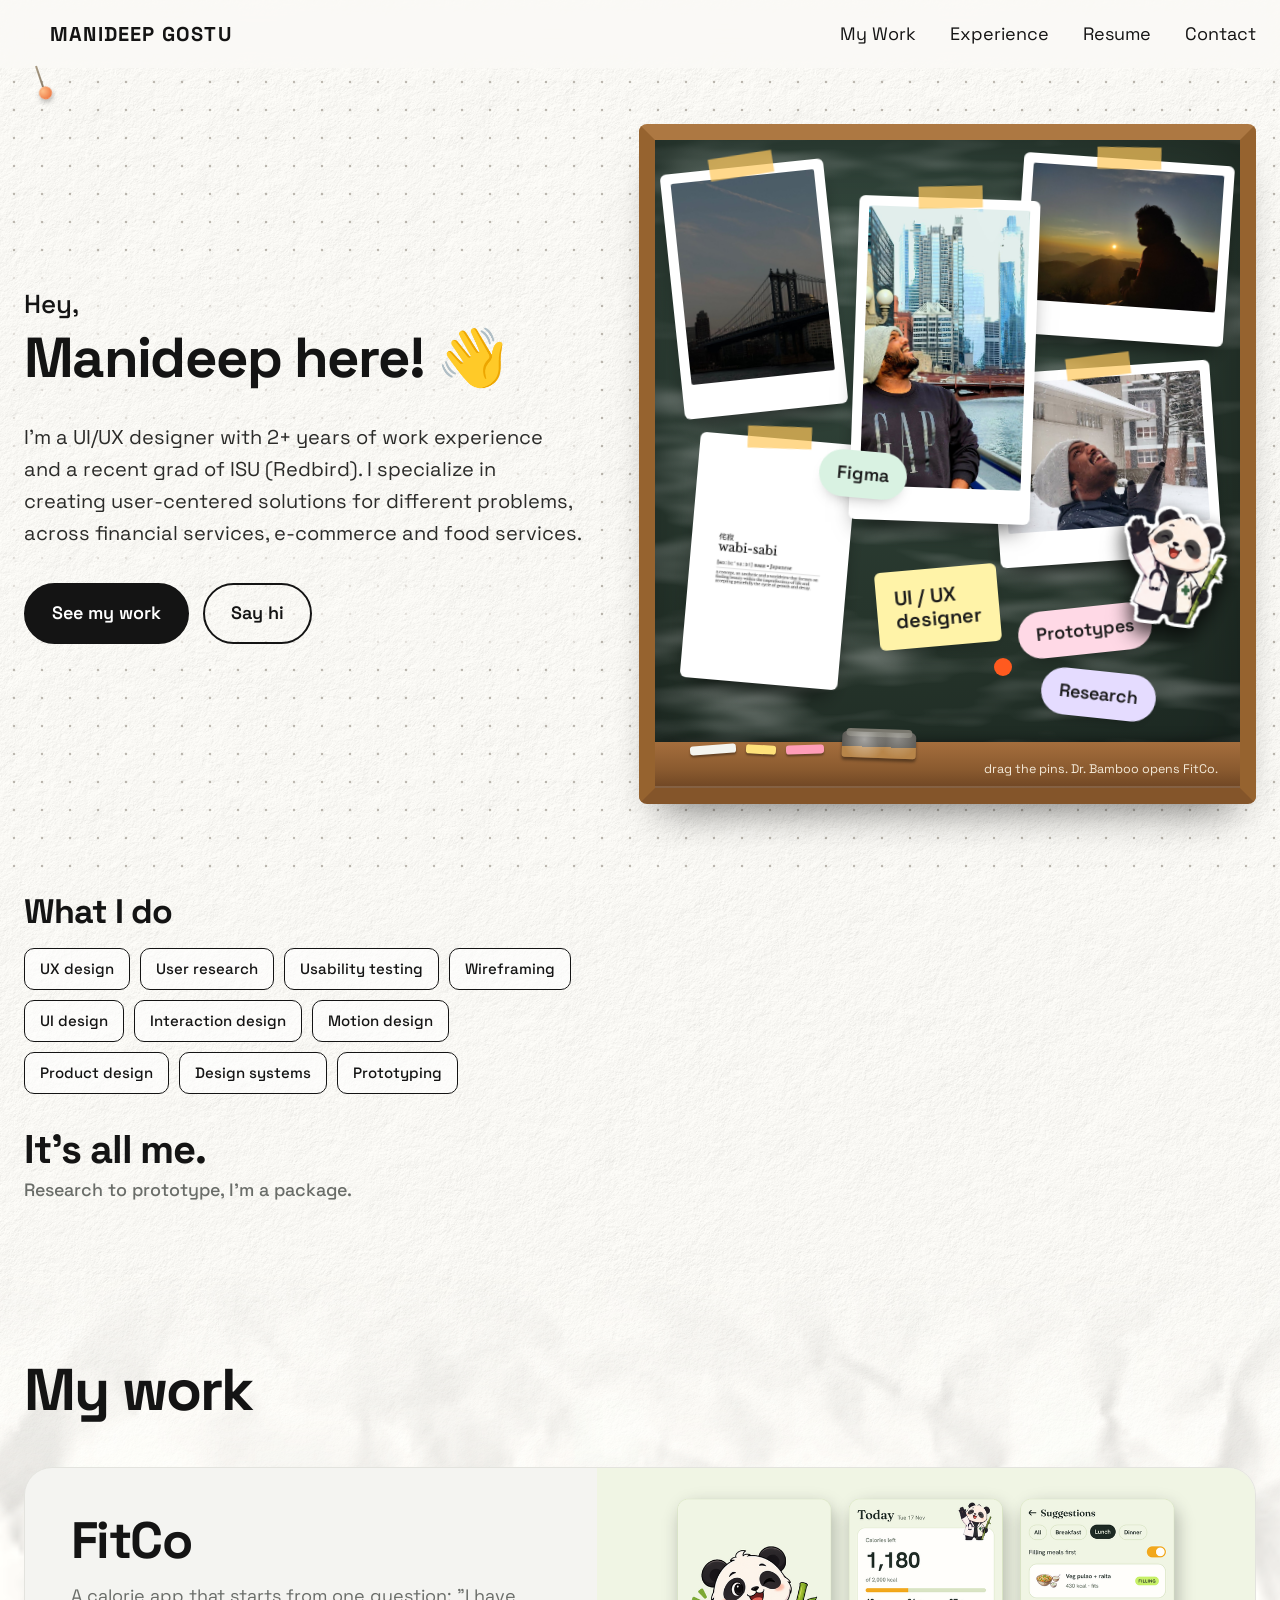
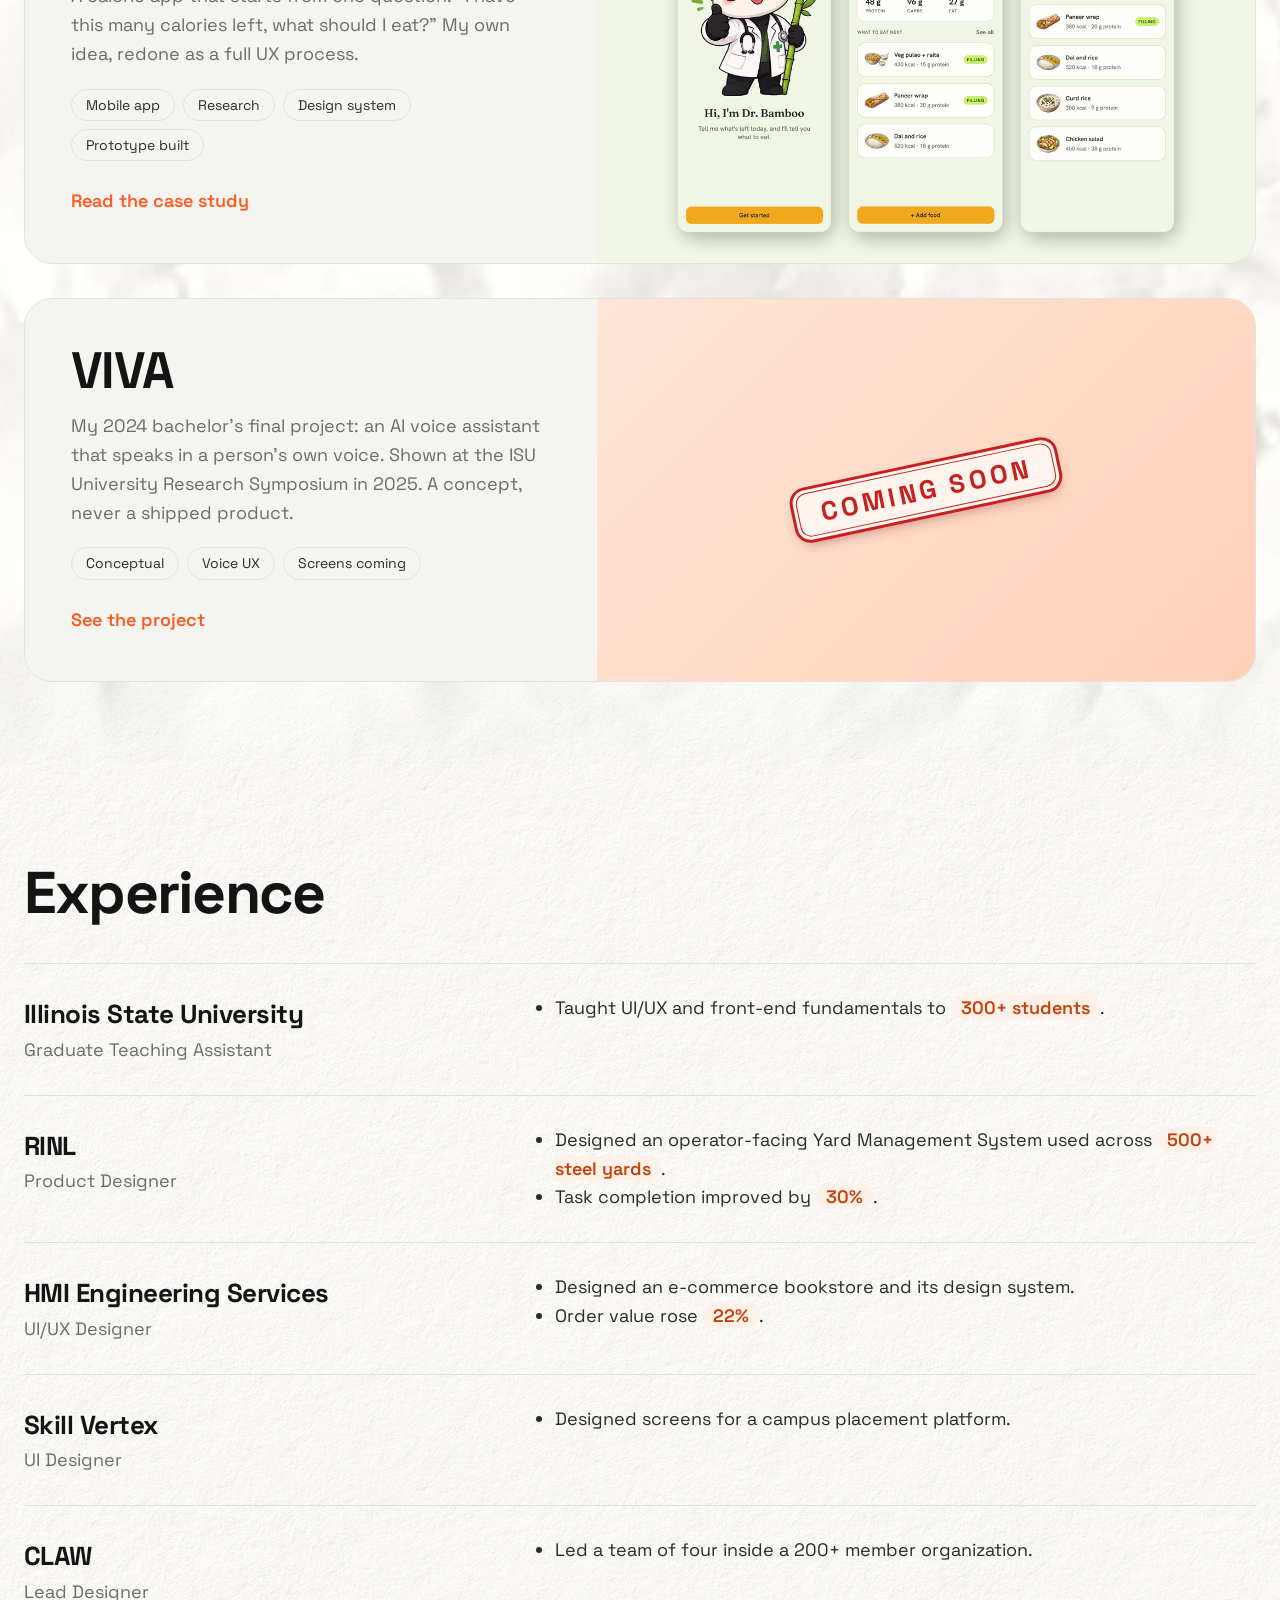
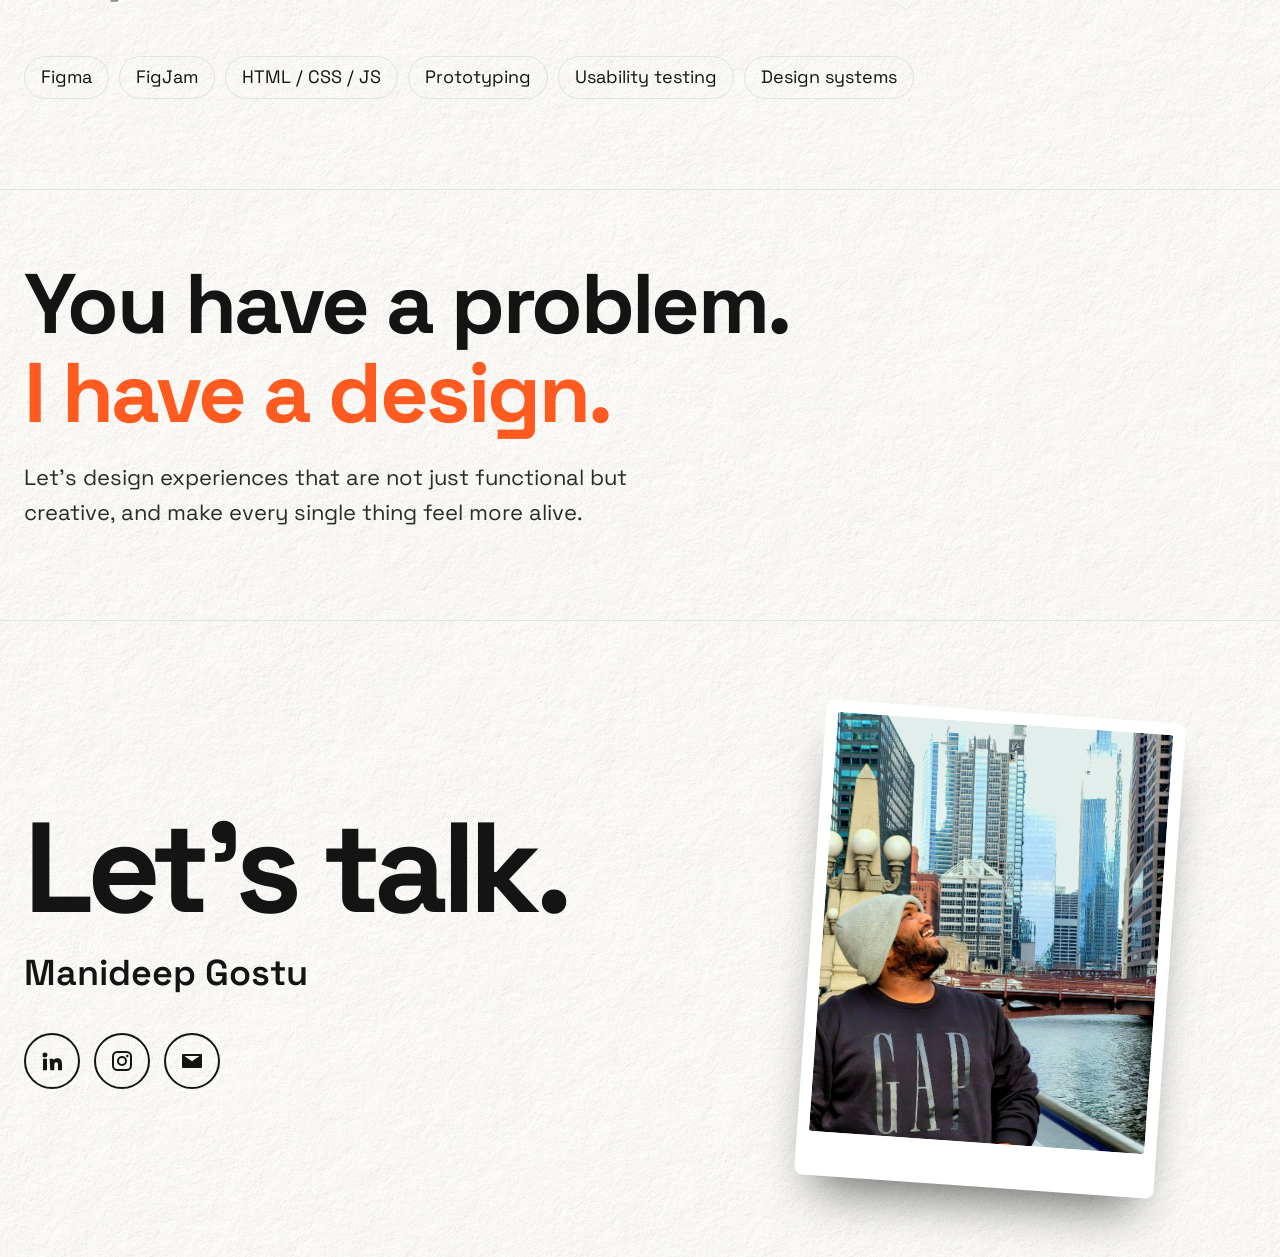
==== commit 103f5daa: "Pull cord moves before the name and swings, scroll pushes it Co-Authored-By: Claude Sonnet 5.5 <nore" ====
--- a/index.html
+++ b/index.html
@@ -8,7 +8,7 @@
 <nav class="nav"><div class="wrap">
   <a class="brand" href="index.html">Manideep Gostu</a>
   <ul><li><a class="link" href="index.html#work">My Work</a></li><li><a class="link" href="index.html#experience">Experience</a></li><li><a class="link" href="https://drive.google.com/file/d/1lk64tgQct_yPAMCGnlm1fvzuZqLw3ZTP/view?usp=sharing" target="_blank" rel="noopener">Resume</a></li><li><a class="link" href="index.html#contact">Contact</a></li></ul>
-  <button class="cord" type="button" aria-label="Pull to go back to the top" title="Pull me"><i class="str"></i><i class="bead"></i></button>
+  <button class="cord" type="button" aria-label="Pull to go back to the top" title="Pull me"><span class="in"><i class="str"></i><i class="bead"></i></span></button>
 </div></nav>
 <header class="hero"><canvas class="dots" aria-hidden="true"></canvas><div class="wrap">
   <div>
--- a/style.css
+++ b/style.css
@@ -549,3 +549,11 @@
 #work{position:relative;isolation:isolate}
 #work .paper{position:absolute;inset:0;width:100%;height:100%;object-fit:cover;z-index:-1;pointer-events:none;-webkit-mask-image:linear-gradient(transparent,#000 24%,#000 82%,transparent);mask-image:linear-gradient(transparent,#000 24%,#000 82%,transparent)}
 @media (prefers-reduced-motion:reduce){#work .paper{display:none}}
+
+/* v19: cord sits before the name and sways; scrolling gives it a push */
+@media (min-width:521px){.nav .brand{margin-left:26px}}
+.cord{transform-origin:50% 0;rotate:var(--ang,0deg)}
+.cord .in{display:block;transform-origin:50% 0;animation:idle 4.6s ease-in-out infinite}
+@keyframes idle{0%,100%{rotate:-2.4deg}50%{rotate:2.4deg}}
+.cord.pull .in{animation:none}
+@media (prefers-reduced-motion:reduce){.cord .in{animation:none}}
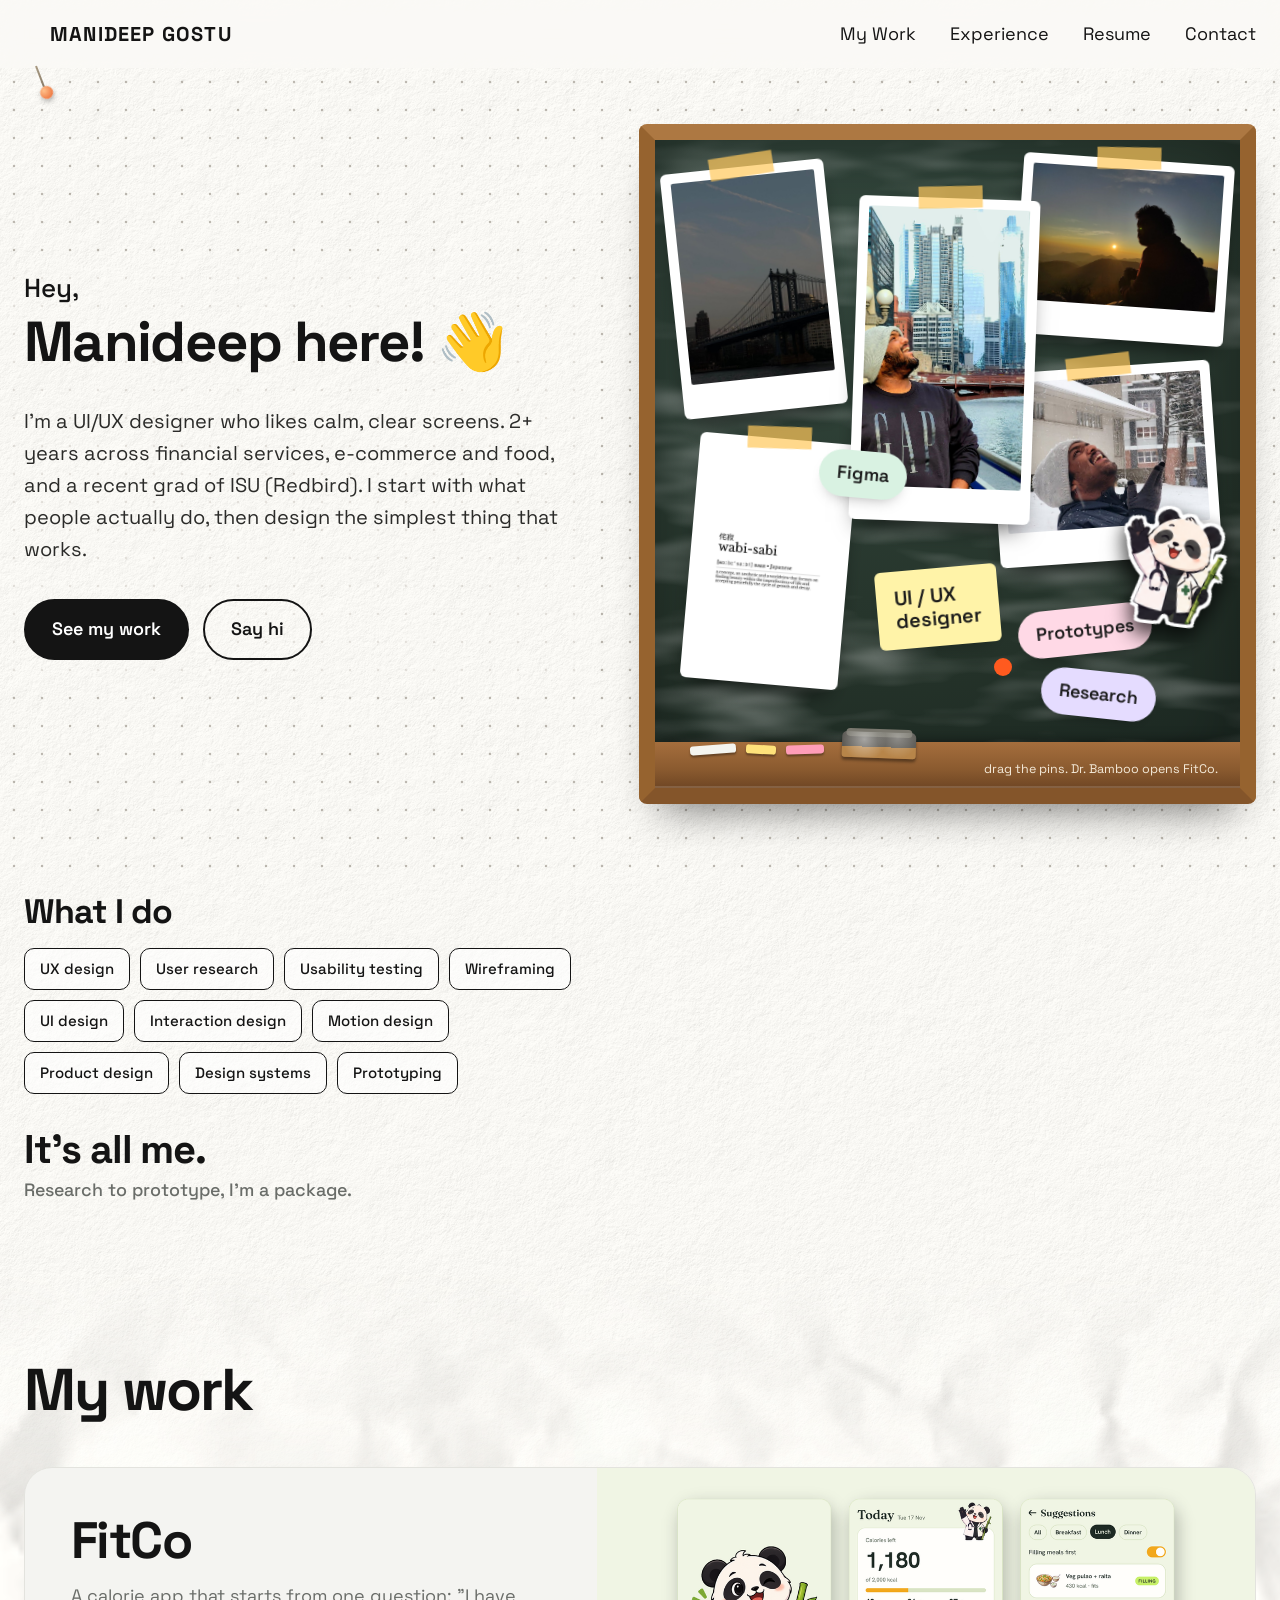
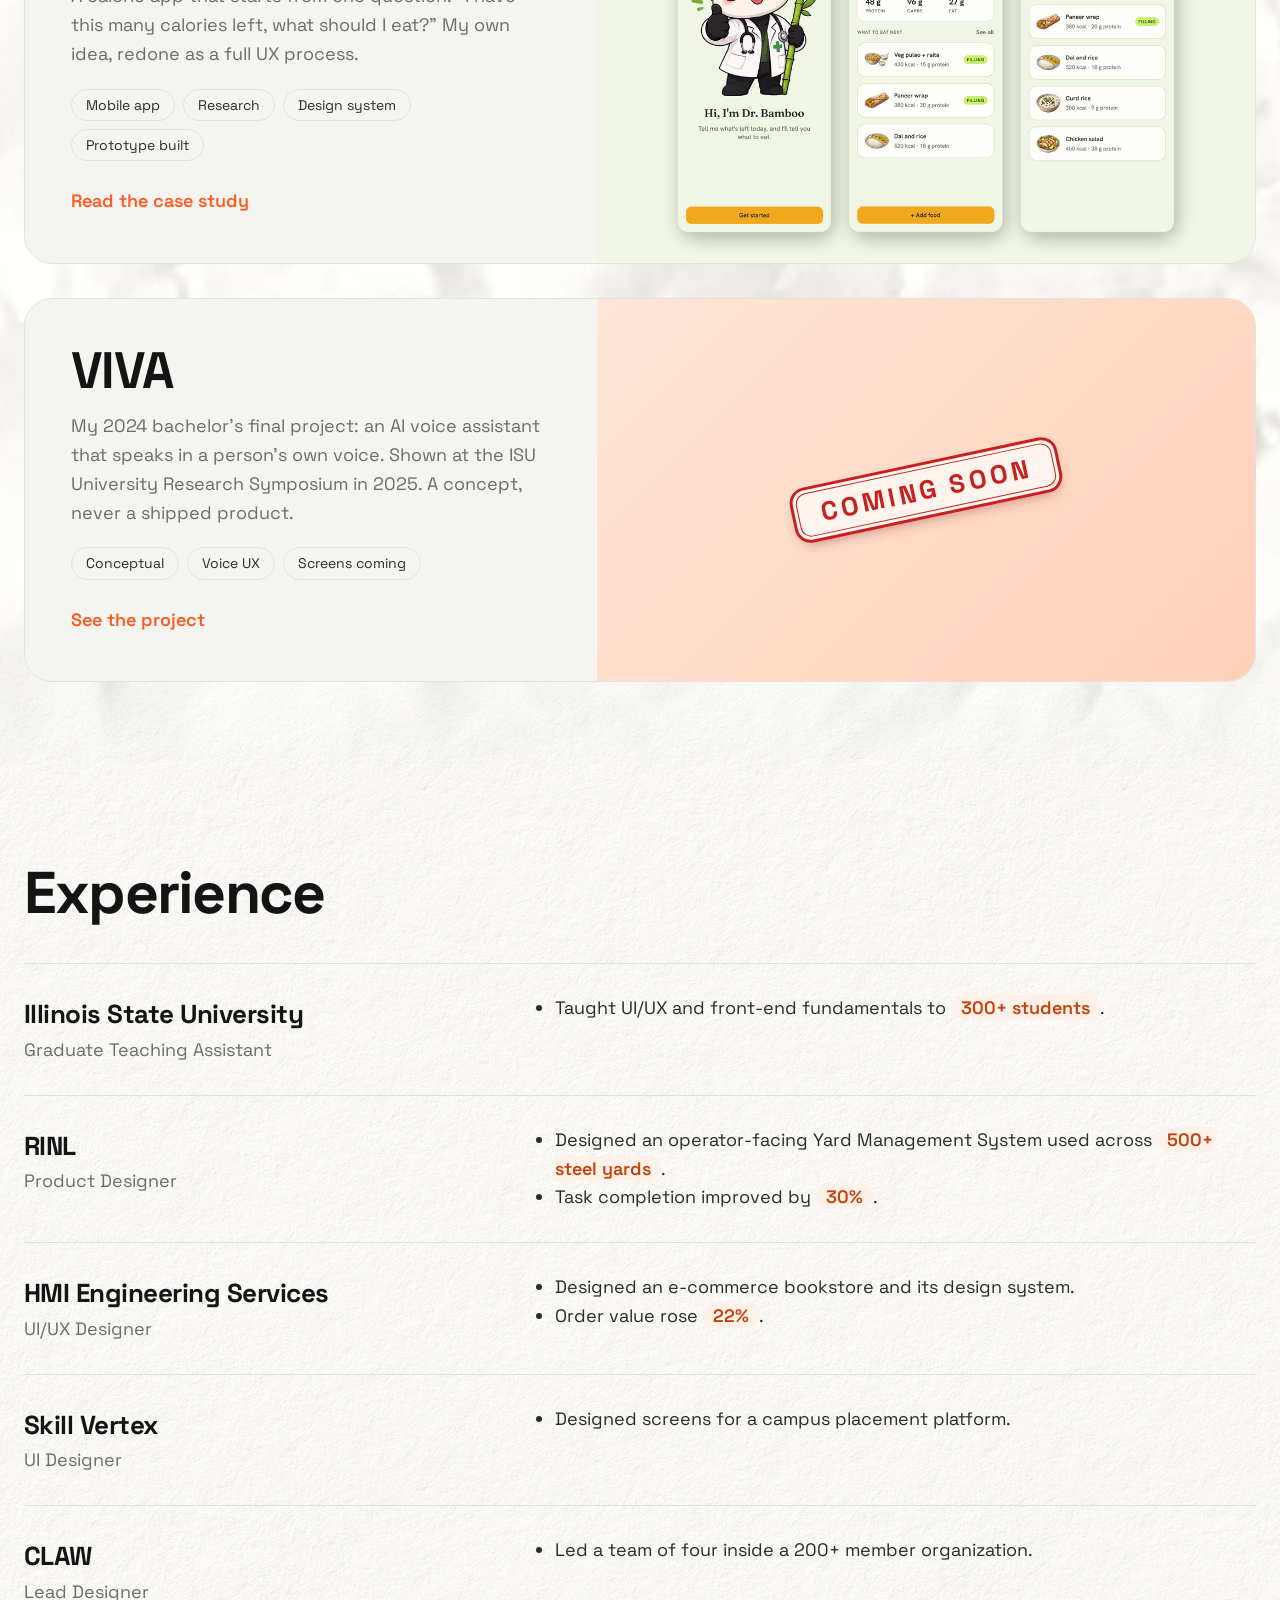
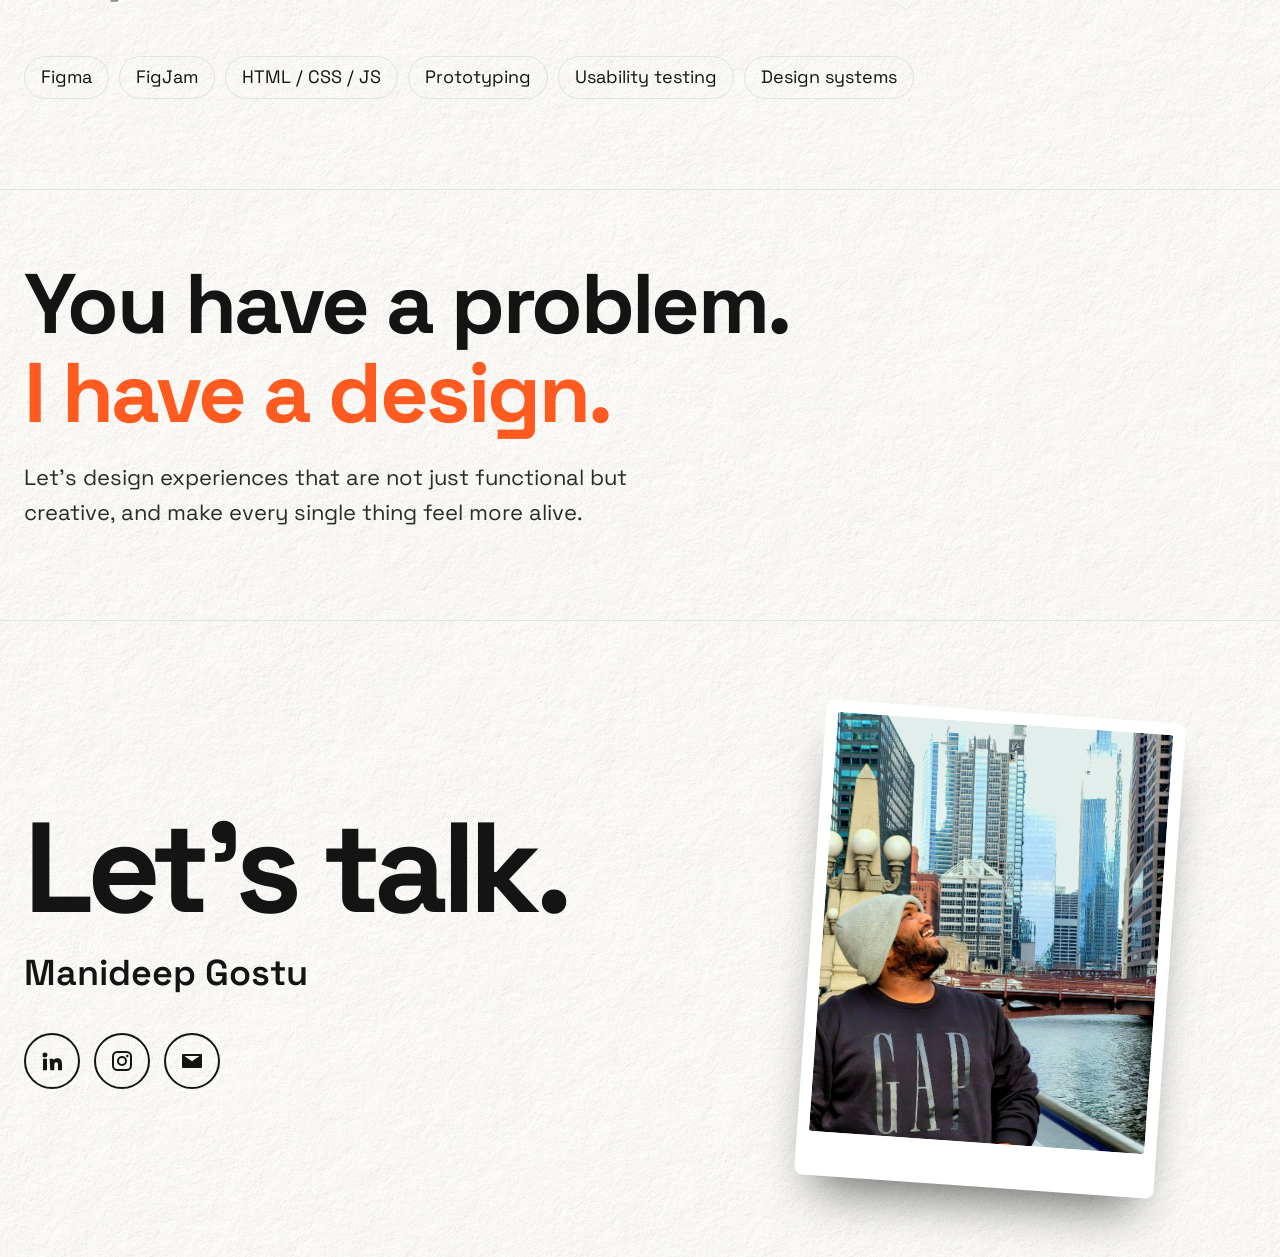
==== commit 29ffa808: "Hero intro: sharper positioning line Co-Authored-By: Claude Sonnet 5.5 <noreply@anthropic.com> Claud" ====
--- a/index.html
+++ b/index.html
@@ -13,7 +13,7 @@
 <header class="hero"><canvas class="dots" aria-hidden="true"></canvas><div class="wrap">
   <div>
     <h3 class="hey">Hey,</h3><h2 class="here">Manideep here! <i class="wave" style="font-style:normal">👋</i></h2>
-    <p>I'm a UI/UX designer with 2+ years of work experience and a recent grad of ISU (Redbird). I specialize in creating user-centered solutions for different problems, across financial services, e-commerce and food services.</p>
+    <p>I'm a UI/UX designer who likes calm, clear screens. 2+ years across financial services, e-commerce and food, and a recent grad of ISU (Redbird). I start with what people actually do, then design the simplest thing that works.</p>
     <div class="btns"><a class="btn fill" href="#work">See my work</a><a class="btn" href="#contact">Say hi</a></div>
   </div>
   <div class="board" id="board" aria-label="Chalkboard mood board. Drag the pins around.">
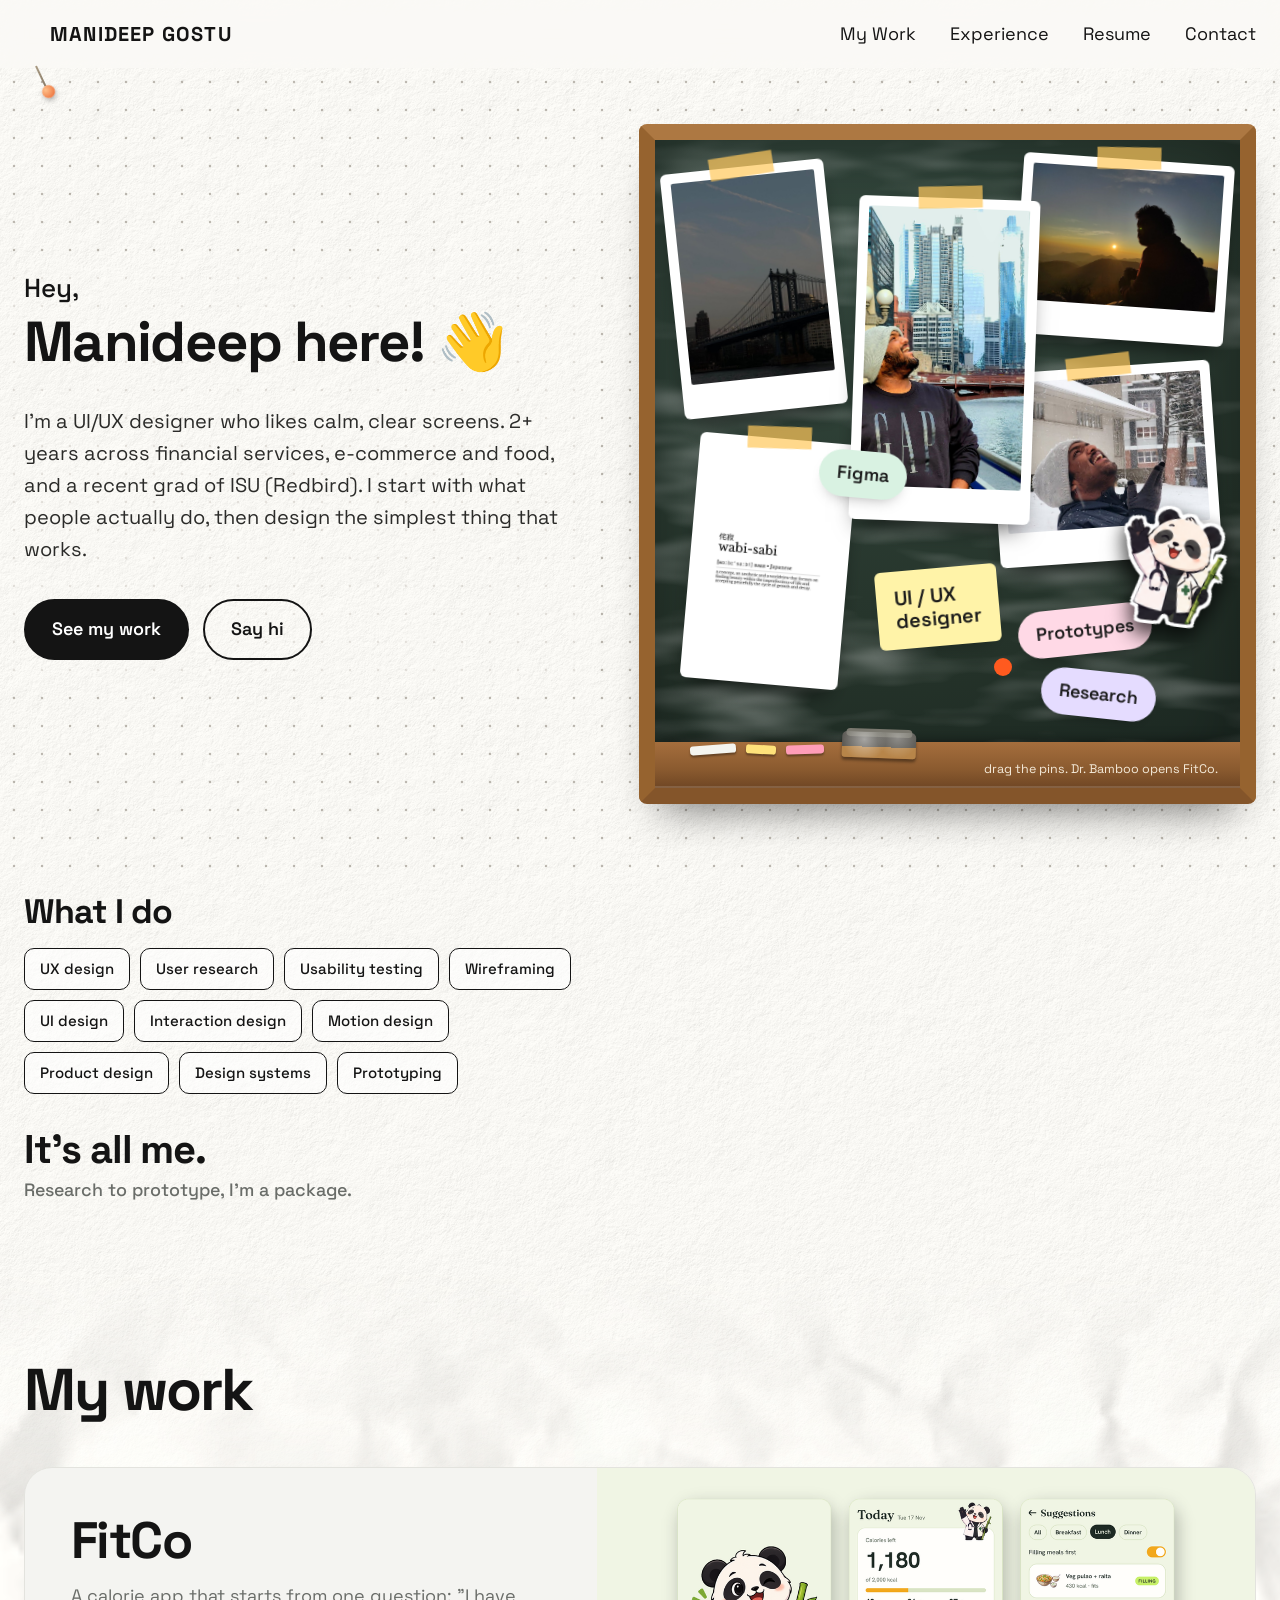
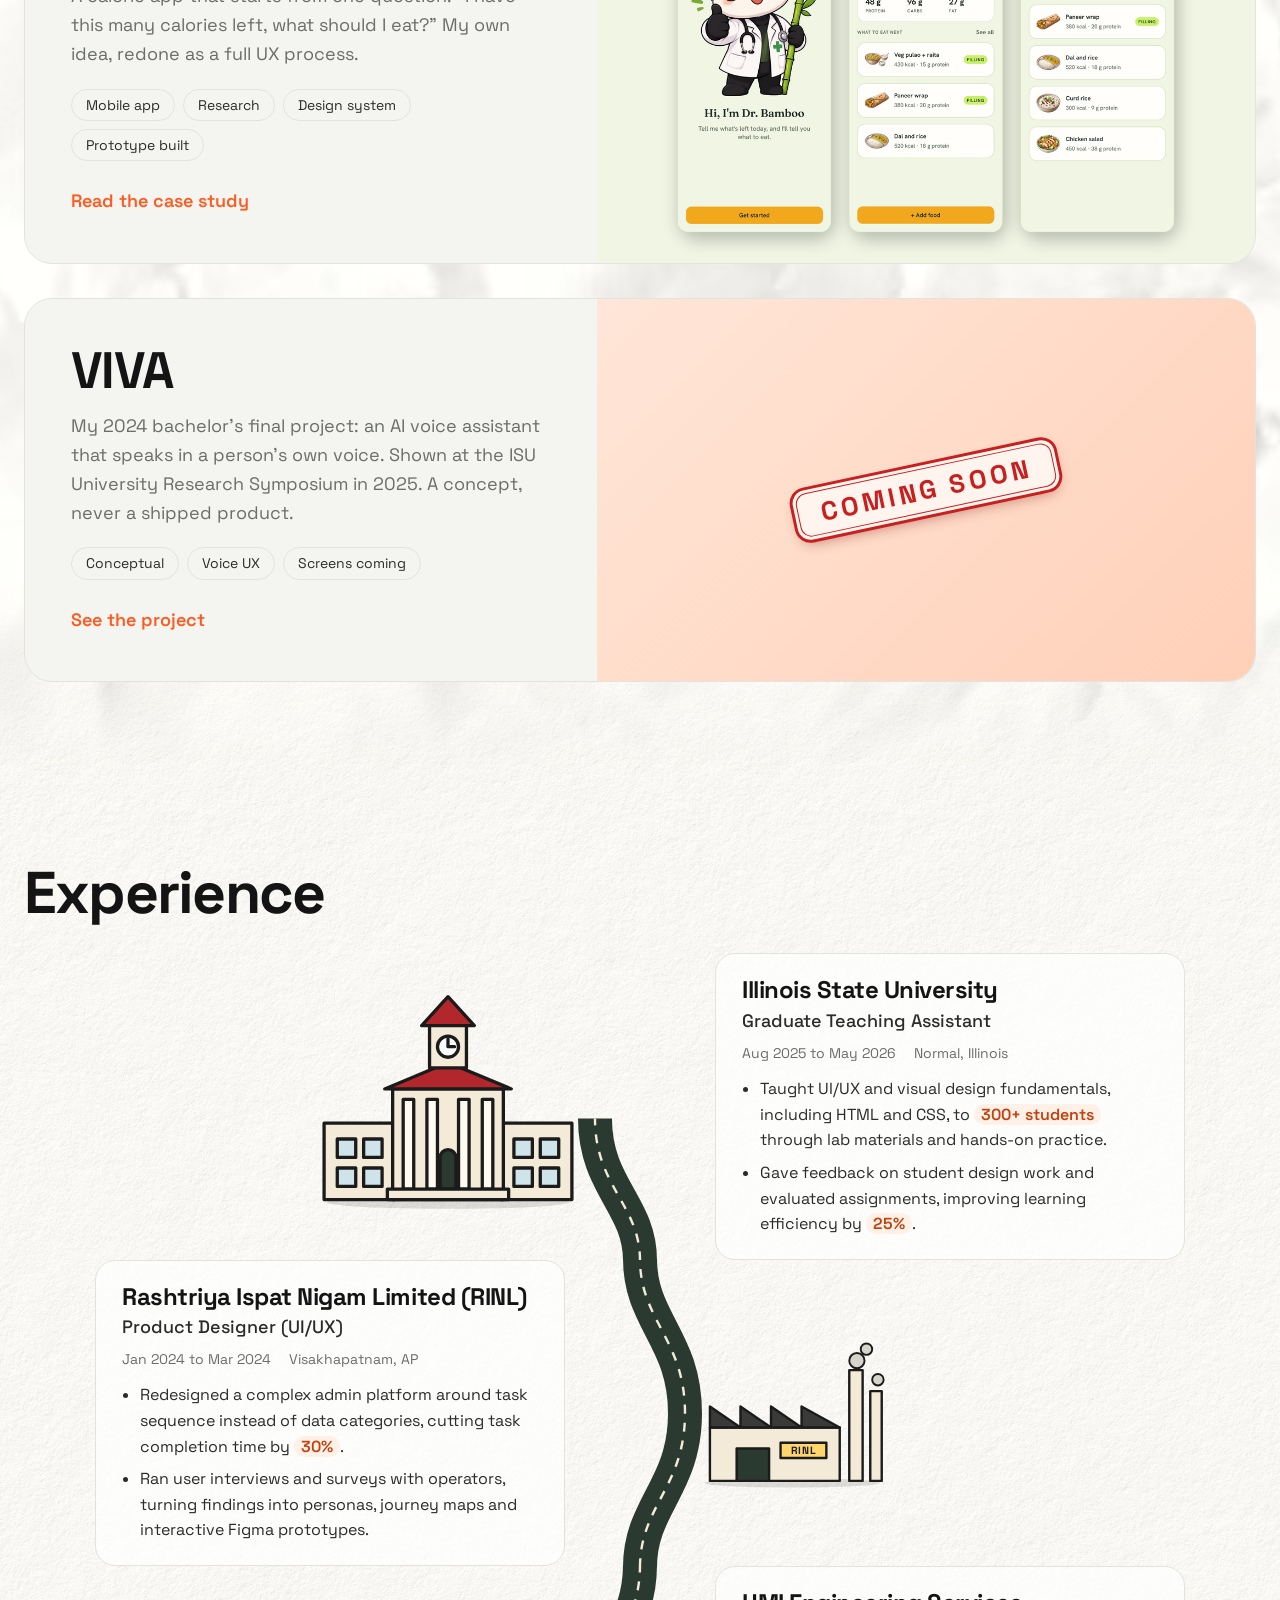
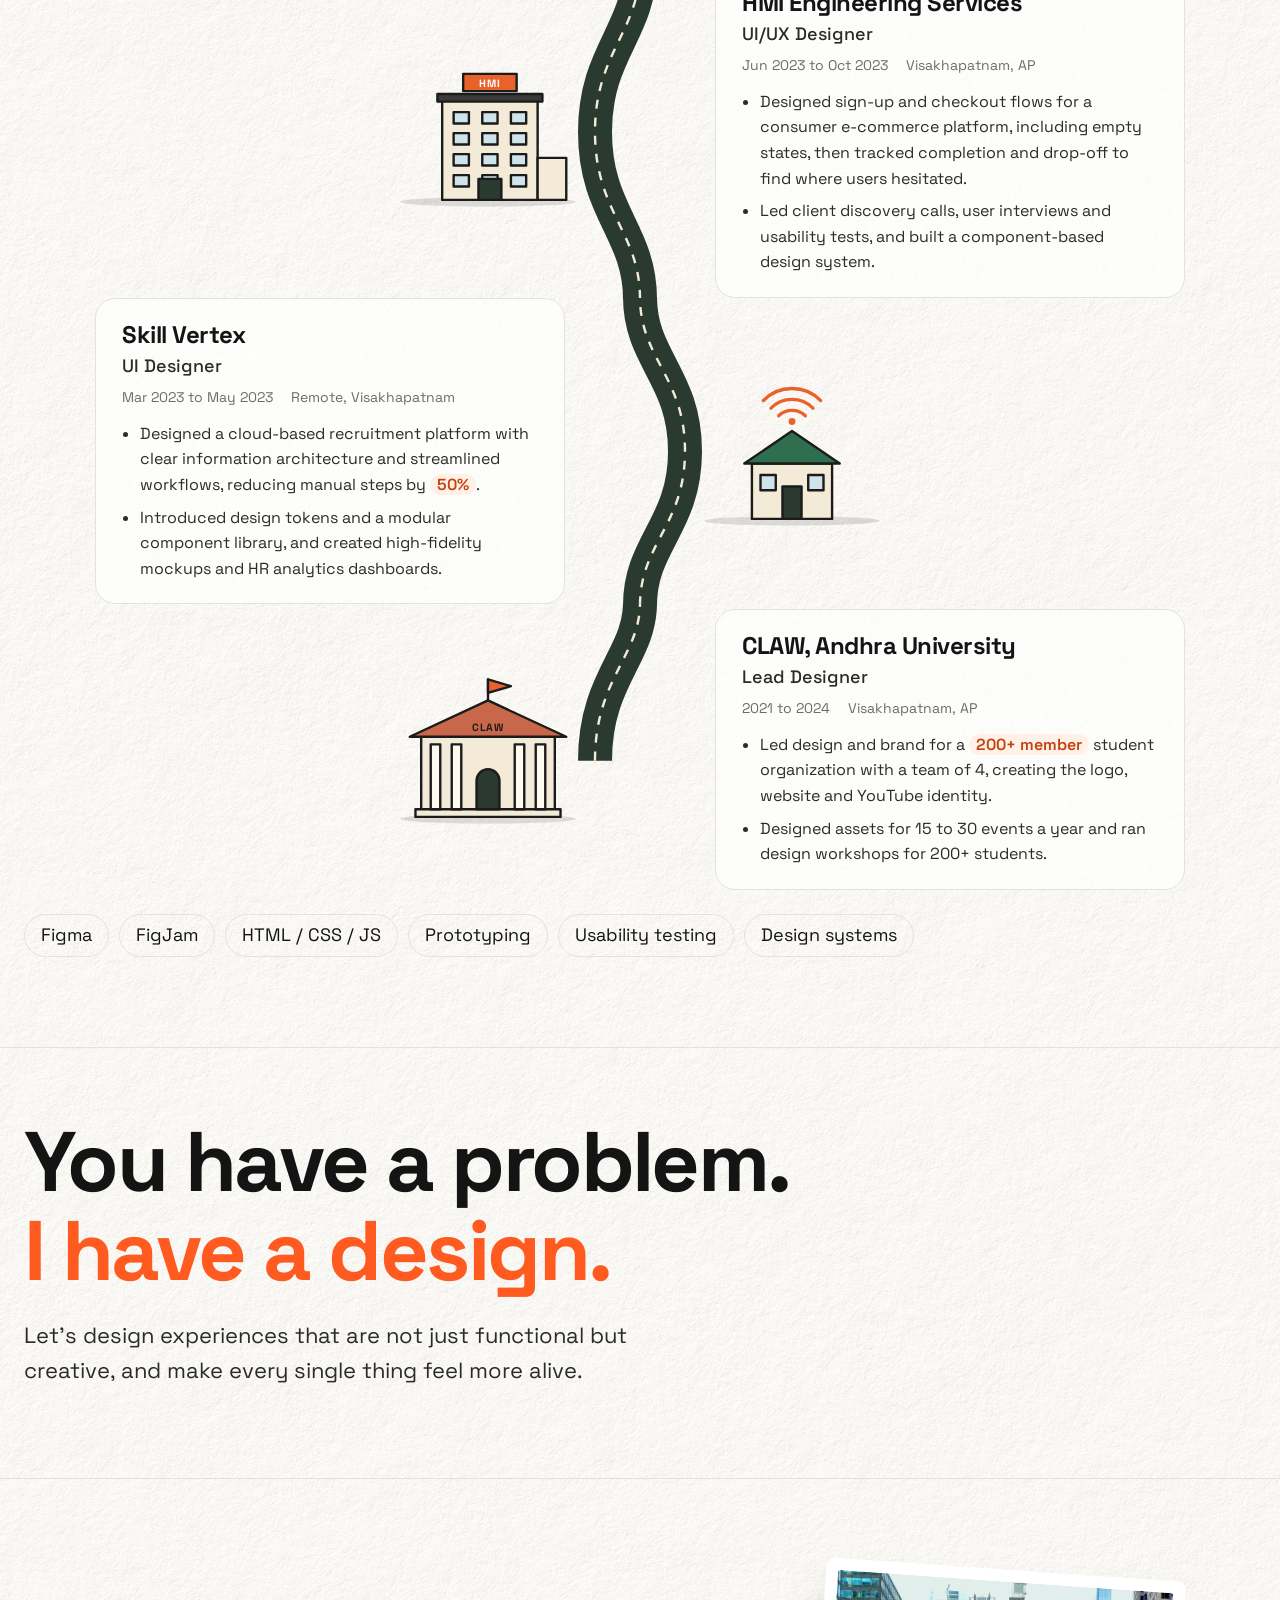
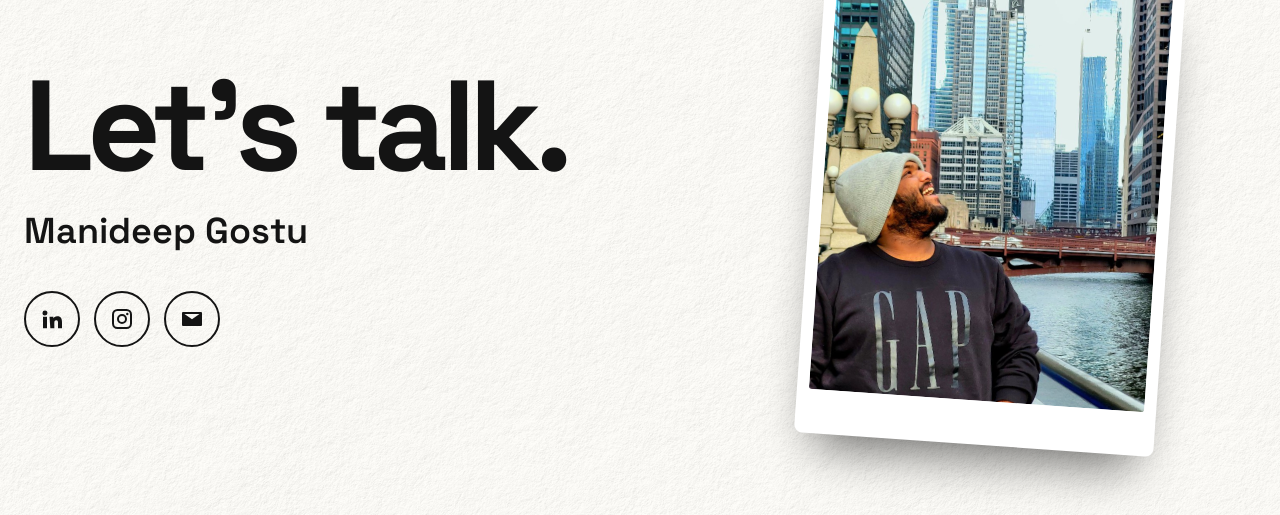
==== commit 09d02e7b: "Experience as a road: five buildings, one road from CLAW up to ISU Co-Authored-By: Claude Sonnet 5.5" ====
--- a/index.html
+++ b/index.html
@@ -61,13 +61,54 @@
 
 <section class="block" id="experience"><div class="wrap">
   <h2>Experience</h2>
-  <div class="xp">
-    <div class="row2 reveal"><div><div class="who">Illinois State University</div><div class="role">Graduate Teaching Assistant</div></div><ul><li>Taught UI/UX and front-end fundamentals to <span class="pill">300+ students</span>.</li></ul></div>
-    <div class="row2 reveal"><div><div class="who">RINL</div><div class="role">Product Designer</div></div><ul><li>Designed an operator-facing Yard Management System used across <span class="pill">500+ steel yards</span>.</li><li>Task completion improved by <span class="pill">30%</span>.</li></ul></div>
-    <div class="row2 reveal"><div><div class="who">HMI Engineering Services</div><div class="role">UI/UX Designer</div></div><ul><li>Designed an e-commerce bookstore and its design system.</li><li>Order value rose <span class="pill">22%</span>.</li></ul></div>
-    <div class="row2 reveal"><div><div class="who">Skill Vertex</div><div class="role">UI Designer</div></div><ul><li>Designed screens for a campus placement platform.</li></ul></div>
-    <div class="row2 reveal"><div><div class="who">CLAW</div><div class="role">Lead Designer</div></div><ul><li>Led a team of four inside a 200+ member organization.</li></ul></div>
-  </div>
+  <div class="road">
+<article class="stop L reveal">
+  <div class="bwrap"><svg class="bld big" viewBox="0 0 220 170" aria-hidden="true" focusable="false"><ellipse cx="110" cy="158" rx="92" ry="5" fill="rgba(0,0,0,.12)"/><g class="o"><rect class="wall" x="16" y="98" width="54" height="58"/><rect class="wall" x="150" y="98" width="54" height="58"/><rect class="wall" x="68" y="72" width="84" height="84"/>
+<polygon class="roofr" points="62,72 110,52 158,72"/><rect class="wall" x="96" y="22" width="28" height="34"/><polygon class="roofr" points="90,24 110,2 130,24"/>
+<circle cx="110" cy="40" r="8" fill="#fff"/><path d="M110 34 V40 H115" fill="none"/>
+<rect class="col" x="76" y="80" width="8" height="68"/><rect class="col" x="94" y="80" width="8" height="68"/><rect class="col" x="118" y="80" width="8" height="68"/><rect class="col" x="136" y="80" width="8" height="68"/>
+<path class="door" d="M104 148 V124 a6 6 0 0 1 12 0 V148 Z"/><rect class="wall" x="64" y="148" width="92" height="8"/>
+<rect class="glass" x="26" y="110" width="14" height="14"/><rect class="glass" x="46" y="110" width="14" height="14"/><rect class="glass" x="160" y="110" width="14" height="14"/><rect class="glass" x="180" y="110" width="14" height="14"/>
+<rect class="glass" x="26" y="132" width="14" height="14"/><rect class="glass" x="46" y="132" width="14" height="14"/><rect class="glass" x="160" y="132" width="14" height="14"/><rect class="glass" x="180" y="132" width="14" height="14"/></g></svg></div>
+  <div class="rd" aria-hidden="true"><svg viewBox="0 0 100 100" preserveAspectRatio="none"><path class="asph" d="M50 100 C50 82 20 76 20 54"/><path class="dash" d="M50 100 C50 82 20 76 20 54"/></svg></div>
+  <div class="scard"><h3 class="who">Illinois State University</h3><p class="role">Graduate Teaching Assistant</p><p class="when"><span>Aug 2025 to May 2026</span><span>Normal, Illinois</span></p><ul><li>Taught UI/UX and visual design fundamentals, including HTML and CSS, to <span class="pill">300+ students</span> through lab materials and hands-on practice.</li><li>Gave feedback on student design work and evaluated assignments, improving learning efficiency by <span class="pill">25%</span>.</li></ul></div>
+</article>
+<article class="stop R reveal">
+  <div class="bwrap"><svg class="bld " viewBox="0 0 220 170" aria-hidden="true" focusable="false"><ellipse cx="110" cy="158" rx="92" ry="5" fill="rgba(0,0,0,.12)"/><g class="o"><rect class="wall" x="24" y="100" width="136" height="56"/><polygon class="roof3" points="24,100 24,78 56,100 56,78 88,100 88,78 120,100 120,78 160,100"/>
+<rect class="wall" x="170" y="40" width="14" height="116"/><rect class="wall" x="192" y="62" width="12" height="94"/>
+<rect class="door" x="52" y="122" width="34" height="34"/><rect class="sign y" x="98" y="116" width="48" height="16"/></g>
+<text x="122" y="128" text-anchor="middle" class="sgn">RINL</text>
+<g fill="#d7d4cc" stroke="#1b1b1b" stroke-width="2"><circle cx="178" cy="30" r="8"/><circle cx="188" cy="18" r="6"/><circle cx="200" cy="50" r="6"/></g></svg></div>
+  <div class="rd" aria-hidden="true"><svg viewBox="0 0 100 100" preserveAspectRatio="none"><path class="asph" d="M50 100 C50 80 80 74 80 50 C80 26 50 20 50 0"/><path class="dash" d="M50 100 C50 80 80 74 80 50 C80 26 50 20 50 0"/></svg></div>
+  <div class="scard"><h3 class="who">Rashtriya Ispat Nigam Limited (RINL)</h3><p class="role">Product Designer (UI/UX)</p><p class="when"><span>Jan 2024 to Mar 2024</span><span>Visakhapatnam, AP</span></p><ul><li>Redesigned a complex admin platform around task sequence instead of data categories, cutting task completion time by <span class="pill">30%</span>.</li><li>Ran user interviews and surveys with operators, turning findings into personas, journey maps and interactive Figma prototypes.</li></ul></div>
+</article>
+<article class="stop L reveal">
+  <div class="bwrap"><svg class="bld " viewBox="0 0 220 170" aria-hidden="true" focusable="false"><ellipse cx="110" cy="158" rx="92" ry="5" fill="rgba(0,0,0,.12)"/><g class="o"><rect class="wall" x="62" y="52" width="100" height="104"/><rect class="roof3" x="57" y="45" width="110" height="8"/>
+<rect class="wall" x="162" y="112" width="30" height="44"/>
+<rect class="glass" x="74" y="64" width="16" height="12"/><rect class="glass" x="74" y="86" width="16" height="12"/><rect class="glass" x="74" y="108" width="16" height="12"/><rect class="glass" x="74" y="130" width="16" height="12"/><rect class="glass" x="104" y="64" width="16" height="12"/><rect class="glass" x="104" y="86" width="16" height="12"/><rect class="glass" x="104" y="108" width="16" height="12"/><rect class="glass" x="104" y="130" width="16" height="12"/><rect class="glass" x="134" y="64" width="16" height="12"/><rect class="glass" x="134" y="86" width="16" height="12"/><rect class="glass" x="134" y="108" width="16" height="12"/><rect class="glass" x="134" y="130" width="16" height="12"/>
+<rect class="door" x="100" y="134" width="24" height="22"/><rect class="sign" x="84" y="24" width="56" height="18"/></g>
+<text x="112" y="37.5" text-anchor="middle" class="sgn w">HMI</text></svg></div>
+  <div class="rd" aria-hidden="true"><svg viewBox="0 0 100 100" preserveAspectRatio="none"><path class="asph" d="M50 100 C50 80 20 74 20 50 C20 26 50 20 50 0"/><path class="dash" d="M50 100 C50 80 20 74 20 50 C20 26 50 20 50 0"/></svg></div>
+  <div class="scard"><h3 class="who">HMI Engineering Services</h3><p class="role">UI/UX Designer</p><p class="when"><span>Jun 2023 to Oct 2023</span><span>Visakhapatnam, AP</span></p><ul><li>Designed sign-up and checkout flows for a consumer e-commerce platform, including empty states, then tracked completion and drop-off to find where users hesitated.</li><li>Led client discovery calls, user interviews and usability tests, and built a component-based design system.</li></ul></div>
+</article>
+<article class="stop R reveal">
+  <div class="bwrap"><svg class="bld " viewBox="0 0 220 170" aria-hidden="true" focusable="false"><ellipse cx="110" cy="158" rx="92" ry="5" fill="rgba(0,0,0,.12)"/><g class="o"><rect class="wall" x="68" y="98" width="84" height="58"/><polygon class="roof2" points="60,98 110,64 160,98"/>
+<rect class="door" x="100" y="122" width="20" height="34"/><rect class="glass" x="77" y="110" width="16" height="16"/><rect class="glass" x="127" y="110" width="16" height="16"/></g>
+<g fill="none" stroke="#e8622c" stroke-width="3.5" stroke-linecap="round"><path d="M96 48 A20 20 0 0 1 124 48"/><path d="M88 40 A31 31 0 0 1 132 40"/><path d="M80 32 A42 42 0 0 1 140 32"/></g><circle cx="110" cy="54" r="3.6" fill="#e8622c"/></svg></div>
+  <div class="rd" aria-hidden="true"><svg viewBox="0 0 100 100" preserveAspectRatio="none"><path class="asph" d="M50 100 C50 80 80 74 80 50 C80 26 50 20 50 0"/><path class="dash" d="M50 100 C50 80 80 74 80 50 C80 26 50 20 50 0"/></svg></div>
+  <div class="scard"><h3 class="who">Skill Vertex</h3><p class="role">UI Designer</p><p class="when"><span>Mar 2023 to May 2023</span><span>Remote, Visakhapatnam</span></p><ul><li>Designed a cloud-based recruitment platform with clear information architecture and streamlined workflows, reducing manual steps by <span class="pill">50%</span>.</li><li>Introduced design tokens and a modular component library, and created high-fidelity mockups and HR analytics dashboards.</li></ul></div>
+</article>
+<article class="stop L reveal">
+  <div class="bwrap"><svg class="bld " viewBox="0 0 220 170" aria-hidden="true" focusable="false"><ellipse cx="110" cy="158" rx="92" ry="5" fill="rgba(0,0,0,.12)"/><g class="o"><rect class="wall" x="40" y="72" width="140" height="84"/><polygon class="roof" points="28,72 110,34 192,72"/>
+<rect class="wall" x="34" y="148" width="152" height="8"/>
+<rect class="col" x="50" y="80" width="10" height="68"/><rect class="col" x="72" y="80" width="10" height="68"/><rect class="col" x="138" y="80" width="10" height="68"/><rect class="col" x="160" y="80" width="10" height="68"/>
+<path class="door" d="M98 148 V118 a12 12 0 0 1 24 0 V148 Z"/>
+<line x1="110" y1="34" x2="110" y2="12"/><polygon class="flag" points="110,12 134,19 110,26"/></g>
+<text x="110" y="66" text-anchor="middle" class="sgn">CLAW</text></svg></div>
+  <div class="rd" aria-hidden="true"><svg viewBox="0 0 100 100" preserveAspectRatio="none"><path class="asph" d="M20 54 C20 26 50 18 50 0"/><path class="dash" d="M20 54 C20 26 50 18 50 0"/></svg></div>
+  <div class="scard"><h3 class="who">CLAW, Andhra University</h3><p class="role">Lead Designer</p><p class="when"><span>2021 to 2024</span><span>Visakhapatnam, AP</span></p><ul><li>Led design and brand for a <span class="pill">200+ member</span> student organization with a team of 4, creating the logo, website and YouTube identity.</li><li>Designed assets for 15 to 30 events a year and ran design workshops for 200+ students.</li></ul></div>
+</article>
+</div>
   <div class="tools"><span>Figma</span><span>FigJam</span><span>HTML / CSS / JS</span><span>Prototyping</span><span>Usability testing</span><span>Design systems</span></div>
 </div></section>
 
--- a/style.css
+++ b/style.css
@@ -557,3 +557,46 @@
 @keyframes idle{0%,100%{rotate:-2.4deg}50%{rotate:2.4deg}}
 .cord.pull .in{animation:none}
 @media (prefers-reduced-motion:reduce){.cord .in{animation:none}}
+
+/* ===== v20: experience as a road ===== */
+.road{margin-top:30px}
+.stop{display:grid;grid-template-columns:1fr 150px 1fr;align-items:center;min-height:290px}
+.stop.L{grid-template-areas:"b r c"}.stop.R{grid-template-areas:"c r b"}
+.stop .bwrap{grid-area:b;display:flex;align-items:center}
+.stop.L .bwrap{justify-content:flex-end;padding-right:6px}.stop.R .bwrap{justify-content:flex-start;padding-left:6px}
+.stop .rd{grid-area:r;align-self:stretch}
+.stop .scard{grid-area:c;max-width:470px;background:rgba(255,255,255,.72);border:1px solid var(--line);border-radius:20px;padding:22px 26px}
+.stop.R .scard{justify-self:end}
+.bld{width:clamp(150px,17vw,210px);height:auto;transition:transform .35s}
+.bld.big{width:clamp(200px,25vw,290px)}
+.stop:hover .bld{transform:translateY(-5px)}
+.bld .o{stroke:#1b1b1b;stroke-width:2.5;stroke-linejoin:round;stroke-linecap:round}
+.bld .wall{fill:#f3ead8}.bld .col{fill:#fffaf0}.bld .glass{fill:#cfe3ea}.bld .door{fill:#2b3a31}
+.bld .roof{fill:#c9674a}.bld .roof2{fill:#2f6f50}.bld .roof3{fill:#3a3a38}.bld .roofr{fill:#b1272b}.bld .flag{fill:#e8622c}
+.bld .sign{fill:#e8622c}.bld .sign.y{fill:#ffd66b}
+.bld .sgn{font:700 11px var(--f);fill:#1b1b1b;letter-spacing:.06em}.bld .sgn.w{fill:#fff}
+.rd svg{display:block;width:100%;height:100%;overflow:visible;clip-path:inset(100% 0 0 0);transition:clip-path 1.3s cubic-bezier(.4,.1,.2,1)}
+.stop.in .rd svg{clip-path:inset(0)}
+.rd .asph{fill:none;stroke:#2b3a31;stroke-width:34;vector-effect:non-scaling-stroke}
+.rd .dash{fill:none;stroke:#f3ead8;stroke-width:2.4;stroke-dasharray:9 9;vector-effect:non-scaling-stroke}
+.stop .who{font-size:clamp(20px,2vw,24px);font-weight:700;letter-spacing:-.02em;line-height:1.15}
+.stop .role{color:var(--ink2);font-weight:500;margin-top:3px}
+.stop .when{display:flex;flex-wrap:wrap;gap:2px 18px;color:var(--mute);font-size:14px;margin:6px 0 12px}
+.stop ul{padding-left:18px;color:var(--ink2);font-size:16px}.stop li+li{margin-top:7px}
+@media (max-width:760px){
+ .stop,.stop.L,.stop.R{grid-template-columns:70px 1fr;grid-template-areas:"r b" "r c";column-gap:14px;row-gap:6px;min-height:0;padding:14px 0;align-items:start}
+ .stop .bwrap,.stop.L .bwrap,.stop.R .bwrap{justify-content:flex-start;padding:0}
+ .stop .scard,.stop.R .scard{justify-self:stretch;max-width:none;padding:18px 18px}
+ .bld,.bld.big{width:170px}
+}
+@media (prefers-reduced-motion:reduce){.rd svg{clip-path:none;transition:none}.bld{transition:none}}
+.stop .rd{position:relative}
+.rd svg{position:absolute;left:0;top:-1px;width:100%;height:calc(100% + 2px)}
+.stop.L .bwrap{margin-right:-34px}.stop.R .bwrap{margin-left:-34px}
+.stop .pill{padding:0 7px}
+@media (max-width:760px){.stop.L .bwrap,.stop.R .bwrap{margin:0}}
+@media (max-width:760px){
+ .stop,.stop.L,.stop.R{padding:0;row-gap:0}
+ .stop .bwrap{padding-top:22px!important}
+ .stop .scard{margin:8px 0 22px}
+}
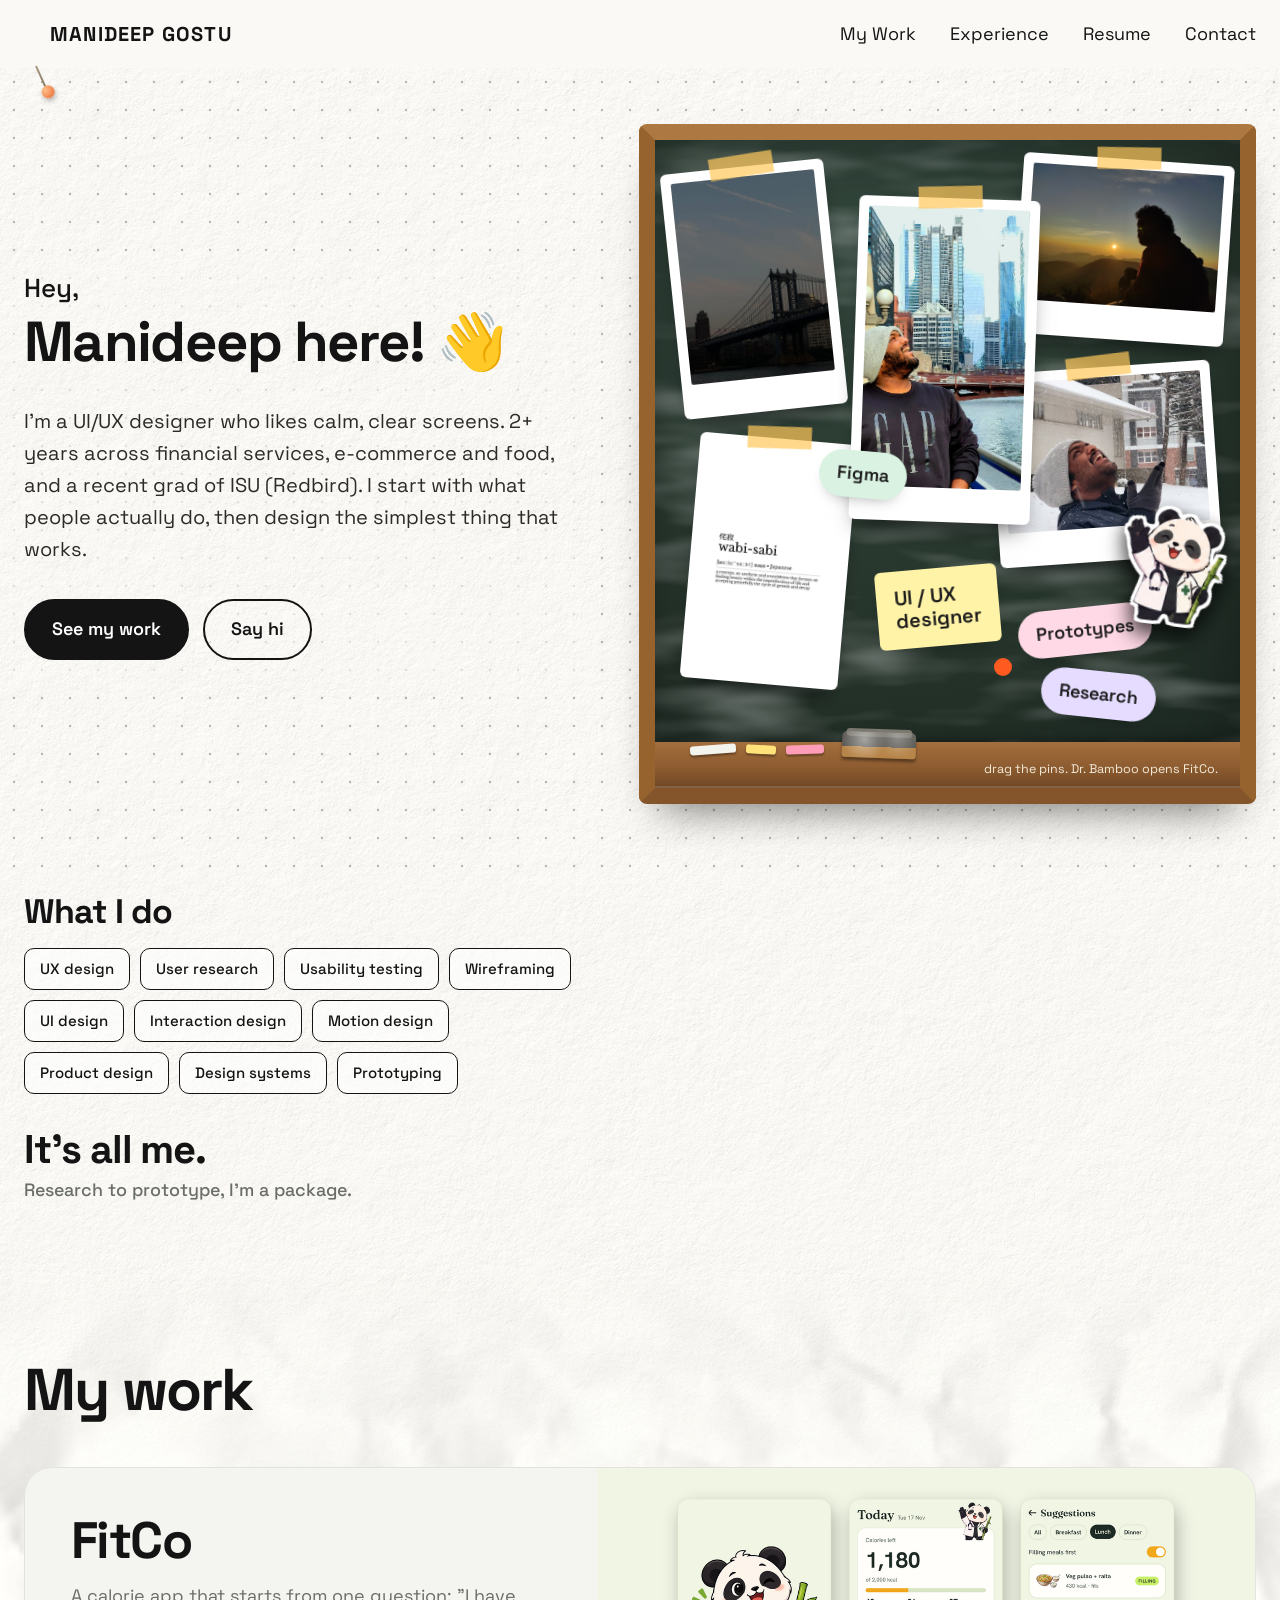
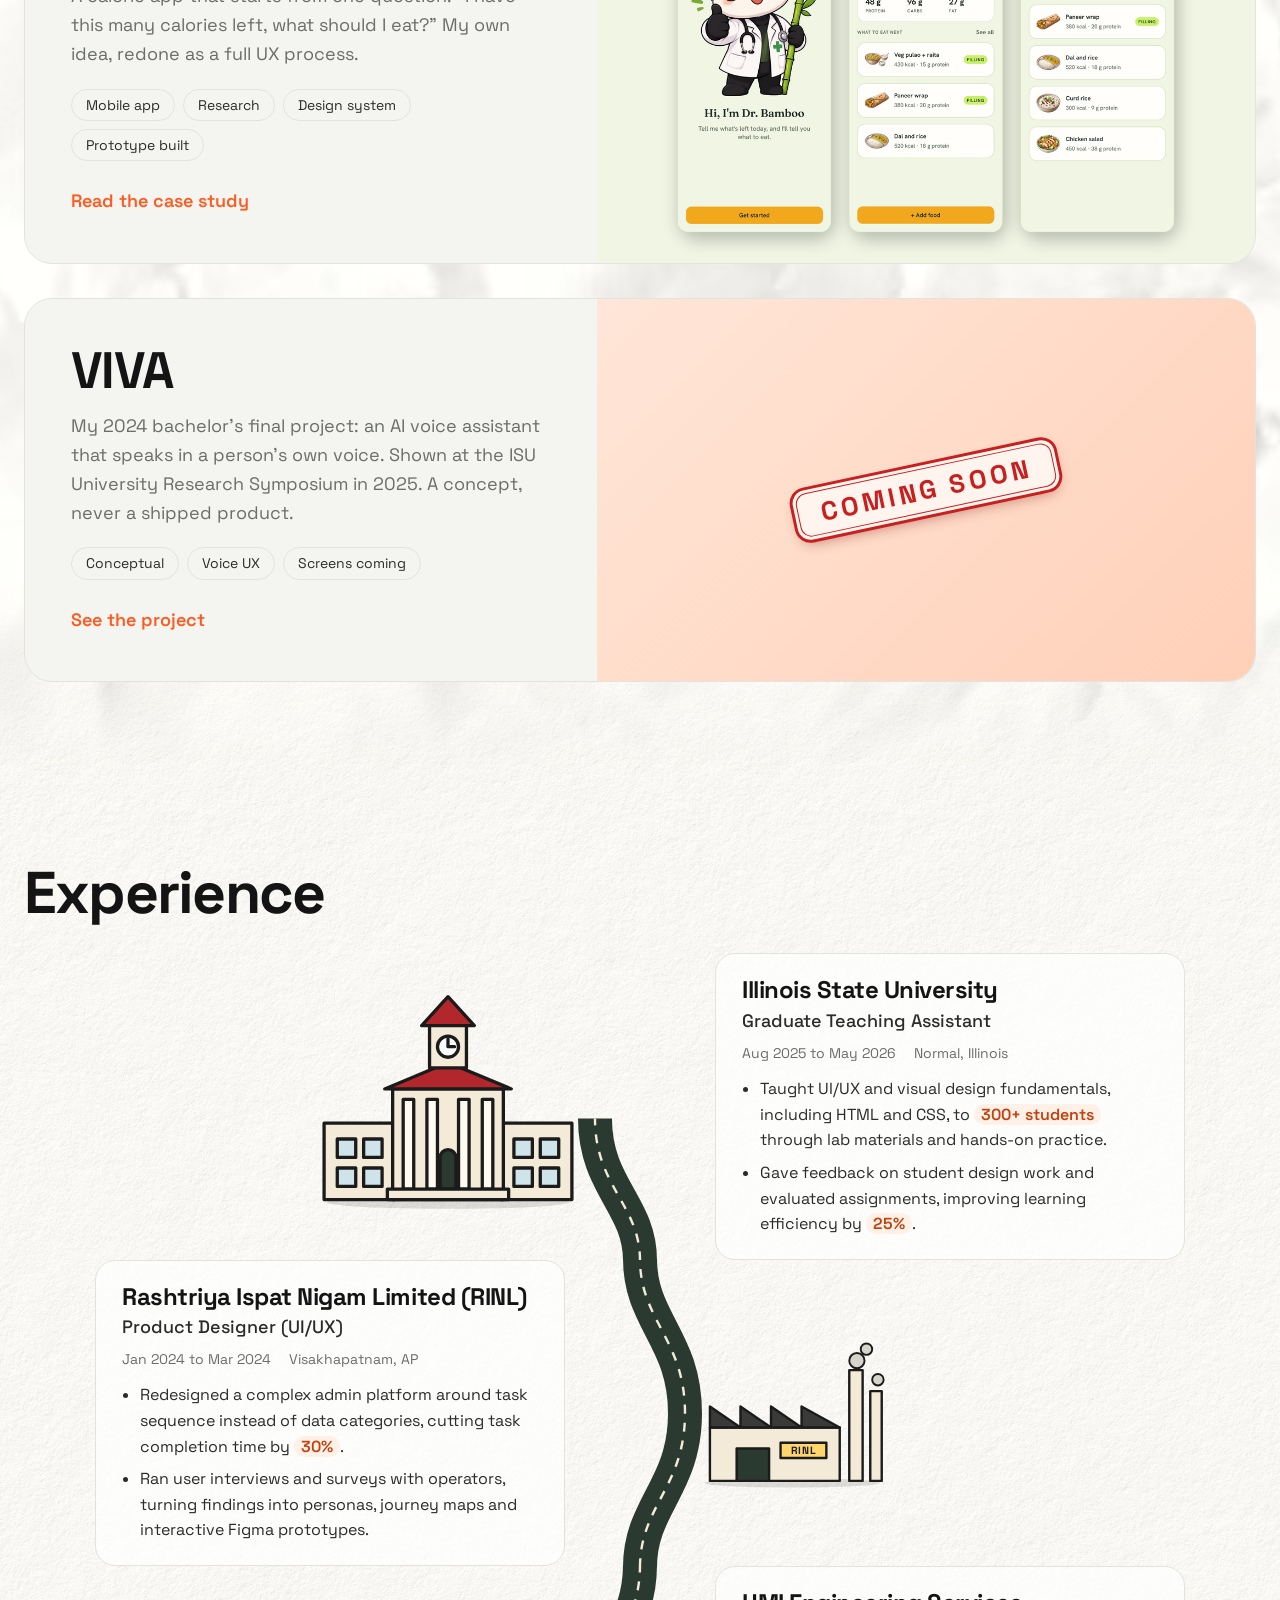
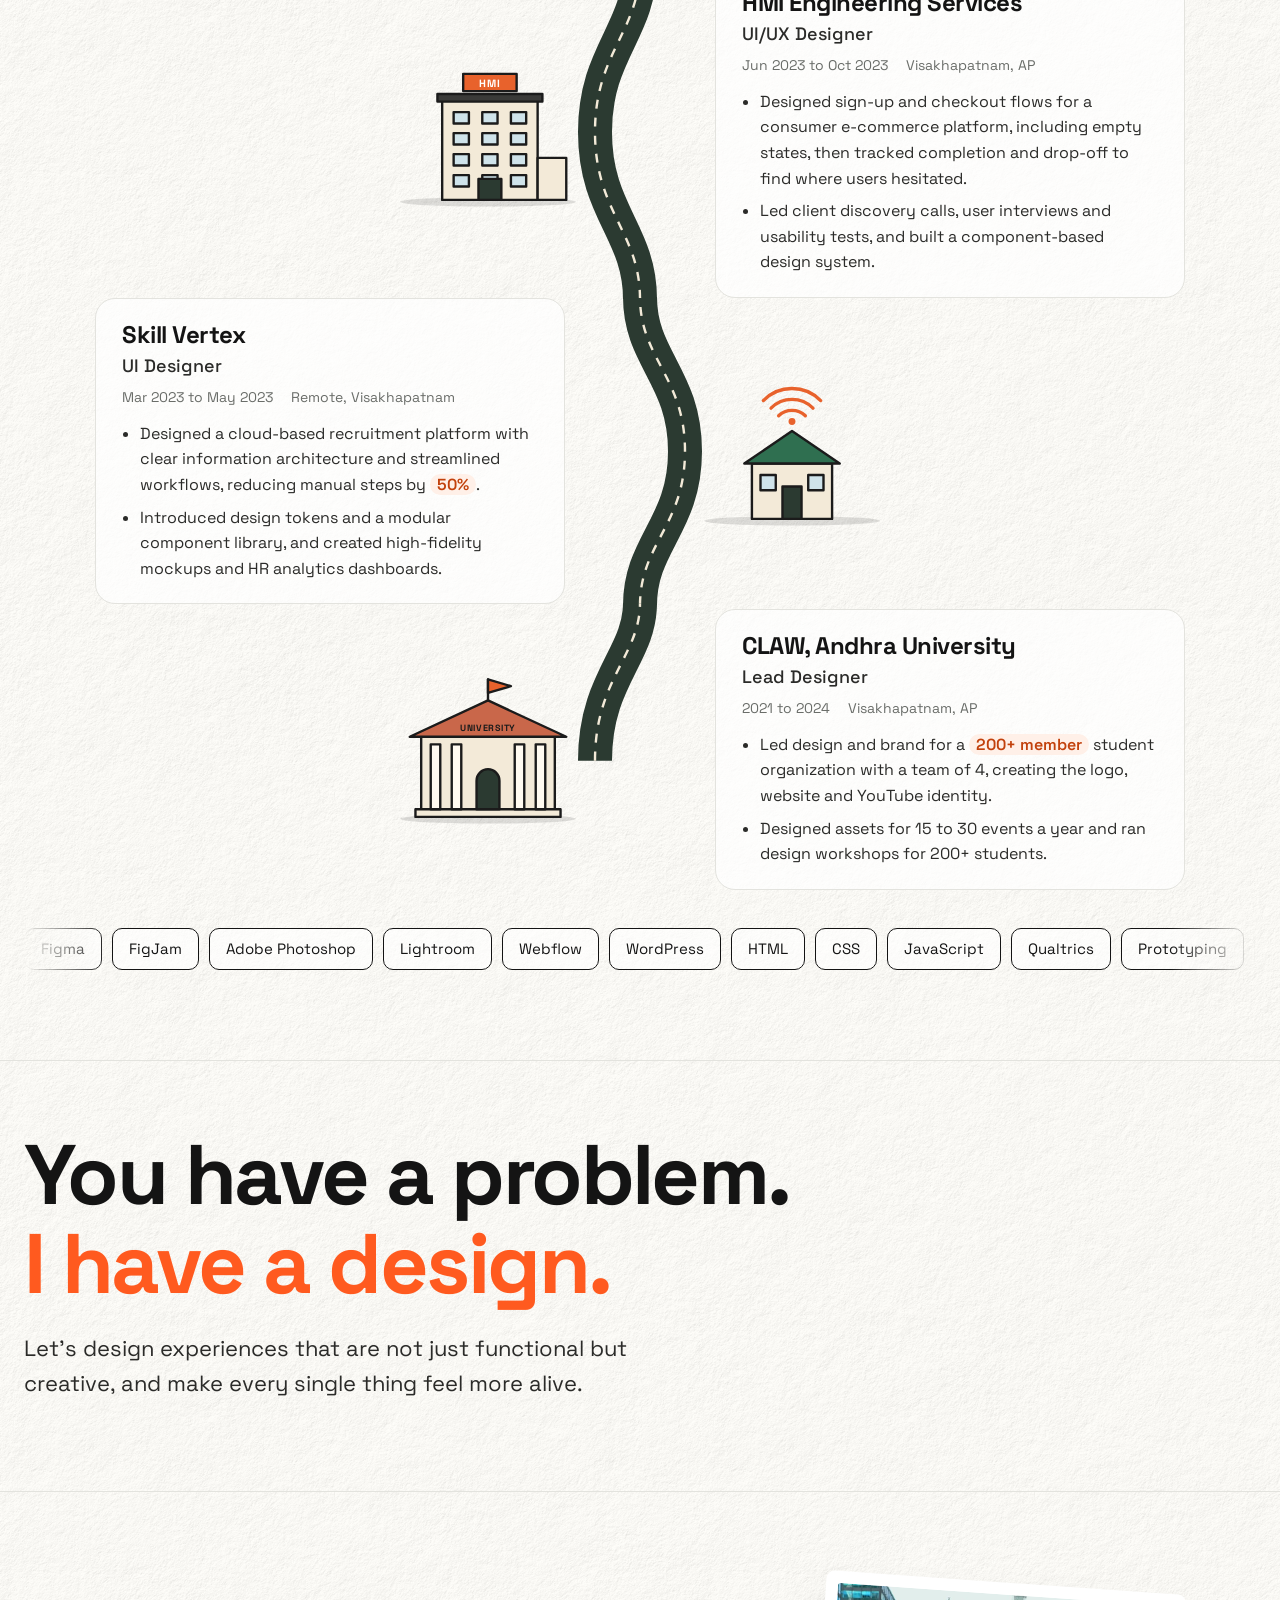
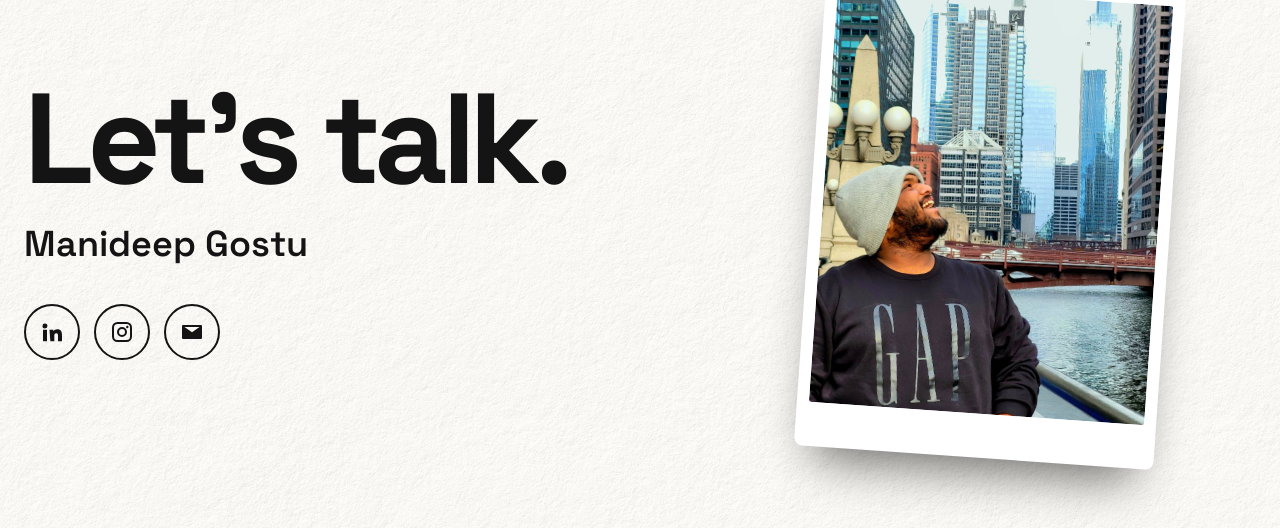
==== commit 00499ecc: "Skills carousel, University sign on the first building Co-Authored-By: Claude Sonnet 5.5 <noreply@an" ====
--- a/index.html
+++ b/index.html
@@ -104,12 +104,12 @@
 <rect class="col" x="50" y="80" width="10" height="68"/><rect class="col" x="72" y="80" width="10" height="68"/><rect class="col" x="138" y="80" width="10" height="68"/><rect class="col" x="160" y="80" width="10" height="68"/>
 <path class="door" d="M98 148 V118 a12 12 0 0 1 24 0 V148 Z"/>
 <line x1="110" y1="34" x2="110" y2="12"/><polygon class="flag" points="110,12 134,19 110,26"/></g>
-<text x="110" y="66" text-anchor="middle" class="sgn">CLAW</text></svg></div>
+<text x="110" y="66" text-anchor="middle" class="sgn s9">UNIVERSITY</text></svg></div>
   <div class="rd" aria-hidden="true"><svg viewBox="0 0 100 100" preserveAspectRatio="none"><path class="asph" d="M20 54 C20 26 50 18 50 0"/><path class="dash" d="M20 54 C20 26 50 18 50 0"/></svg></div>
   <div class="scard"><h3 class="who">CLAW, Andhra University</h3><p class="role">Lead Designer</p><p class="when"><span>2021 to 2024</span><span>Visakhapatnam, AP</span></p><ul><li>Led design and brand for a <span class="pill">200+ member</span> student organization with a team of 4, creating the logo, website and YouTube identity.</li><li>Designed assets for 15 to 30 events a year and ran design workshops for 200+ students.</li></ul></div>
 </article>
 </div>
-  <div class="tools"><span>Figma</span><span>FigJam</span><span>HTML / CSS / JS</span><span>Prototyping</span><span>Usability testing</span><span>Design systems</span></div>
+  <div class="marq" role="group" aria-label="Skills and tools"><div class="mtrack"><div class="mgrp"><span>Figma</span><span>FigJam</span><span>Adobe Photoshop</span><span>Lightroom</span><span>Webflow</span><span>WordPress</span><span>HTML</span><span>CSS</span><span>JavaScript</span><span>Qualtrics</span><span>Prototyping</span><span>Usability testing</span><span>Design systems</span><span>Wireframing</span><span>User research</span></div><div class="mgrp" aria-hidden="true"><span>Figma</span><span>FigJam</span><span>Adobe Photoshop</span><span>Lightroom</span><span>Webflow</span><span>WordPress</span><span>HTML</span><span>CSS</span><span>JavaScript</span><span>Qualtrics</span><span>Prototyping</span><span>Usability testing</span><span>Design systems</span><span>Wireframing</span><span>User research</span></div></div></div>
 </div></section>
 
 <section class="pitch"><div class="wrap">
--- a/style.css
+++ b/style.css
@@ -600,3 +600,13 @@
  .stop .bwrap{padding-top:22px!important}
  .stop .scard{margin:8px 0 22px}
 }
+
+/* ===== v21: skills carousel, university sign ===== */
+.bld .sgn.s9{font-size:9.5px;letter-spacing:.08em}
+.marq{overflow:hidden;margin-top:34px;-webkit-mask-image:linear-gradient(90deg,transparent,#000 7%,#000 93%,transparent);mask-image:linear-gradient(90deg,transparent,#000 7%,#000 93%,transparent)}
+.mtrack{display:flex;width:max-content;animation:mq 60s linear infinite}
+.marq:hover .mtrack{animation-play-state:paused}
+.mgrp{display:flex;gap:10px;padding-right:10px}
+.mgrp span{white-space:nowrap;border:1.5px solid var(--ink);border-radius:10px;padding:8px 16px;font-size:15px;background:rgba(255,255,255,.6)}
+@keyframes mq{to{transform:translateX(-50%)}}
+@media (prefers-reduced-motion:reduce){.mtrack{animation:none;flex-wrap:wrap;width:auto}.mgrp{flex-wrap:wrap}.mgrp[aria-hidden]{display:none}.marq{-webkit-mask-image:none;mask-image:none}}
